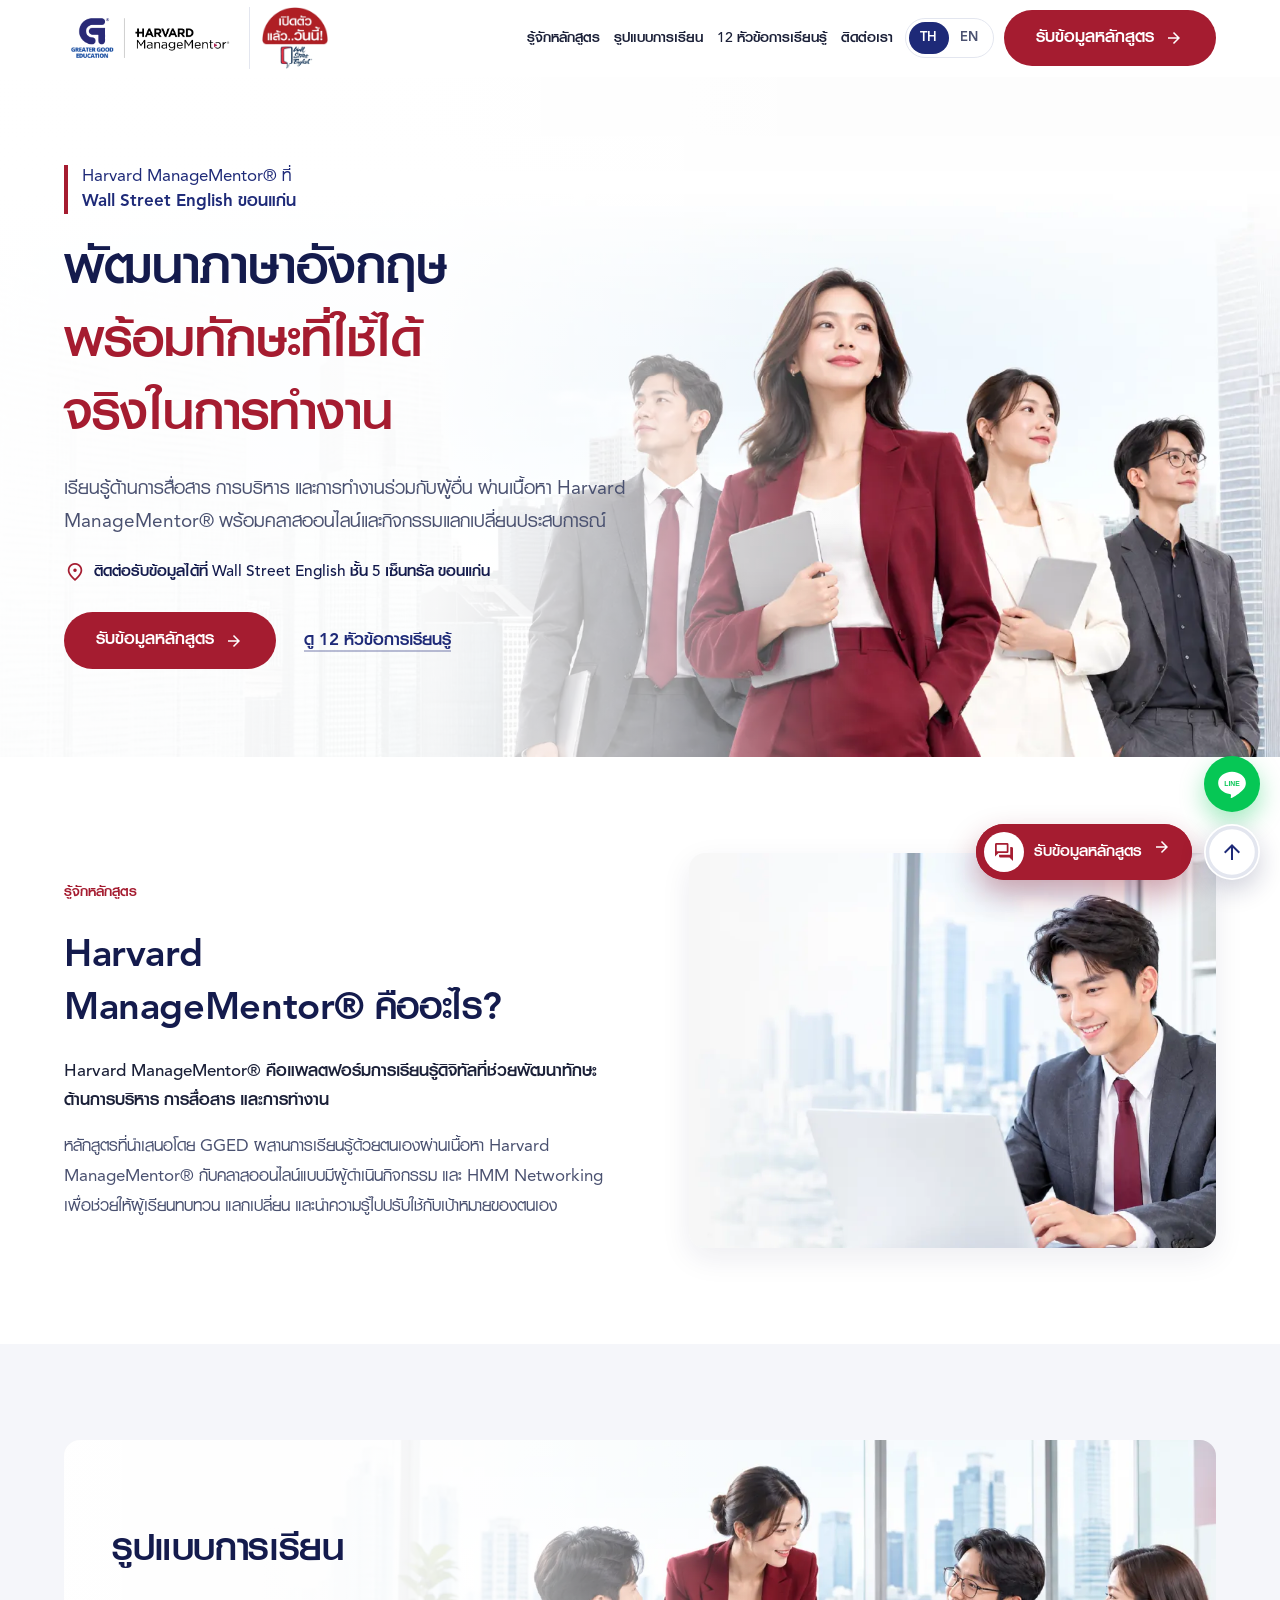
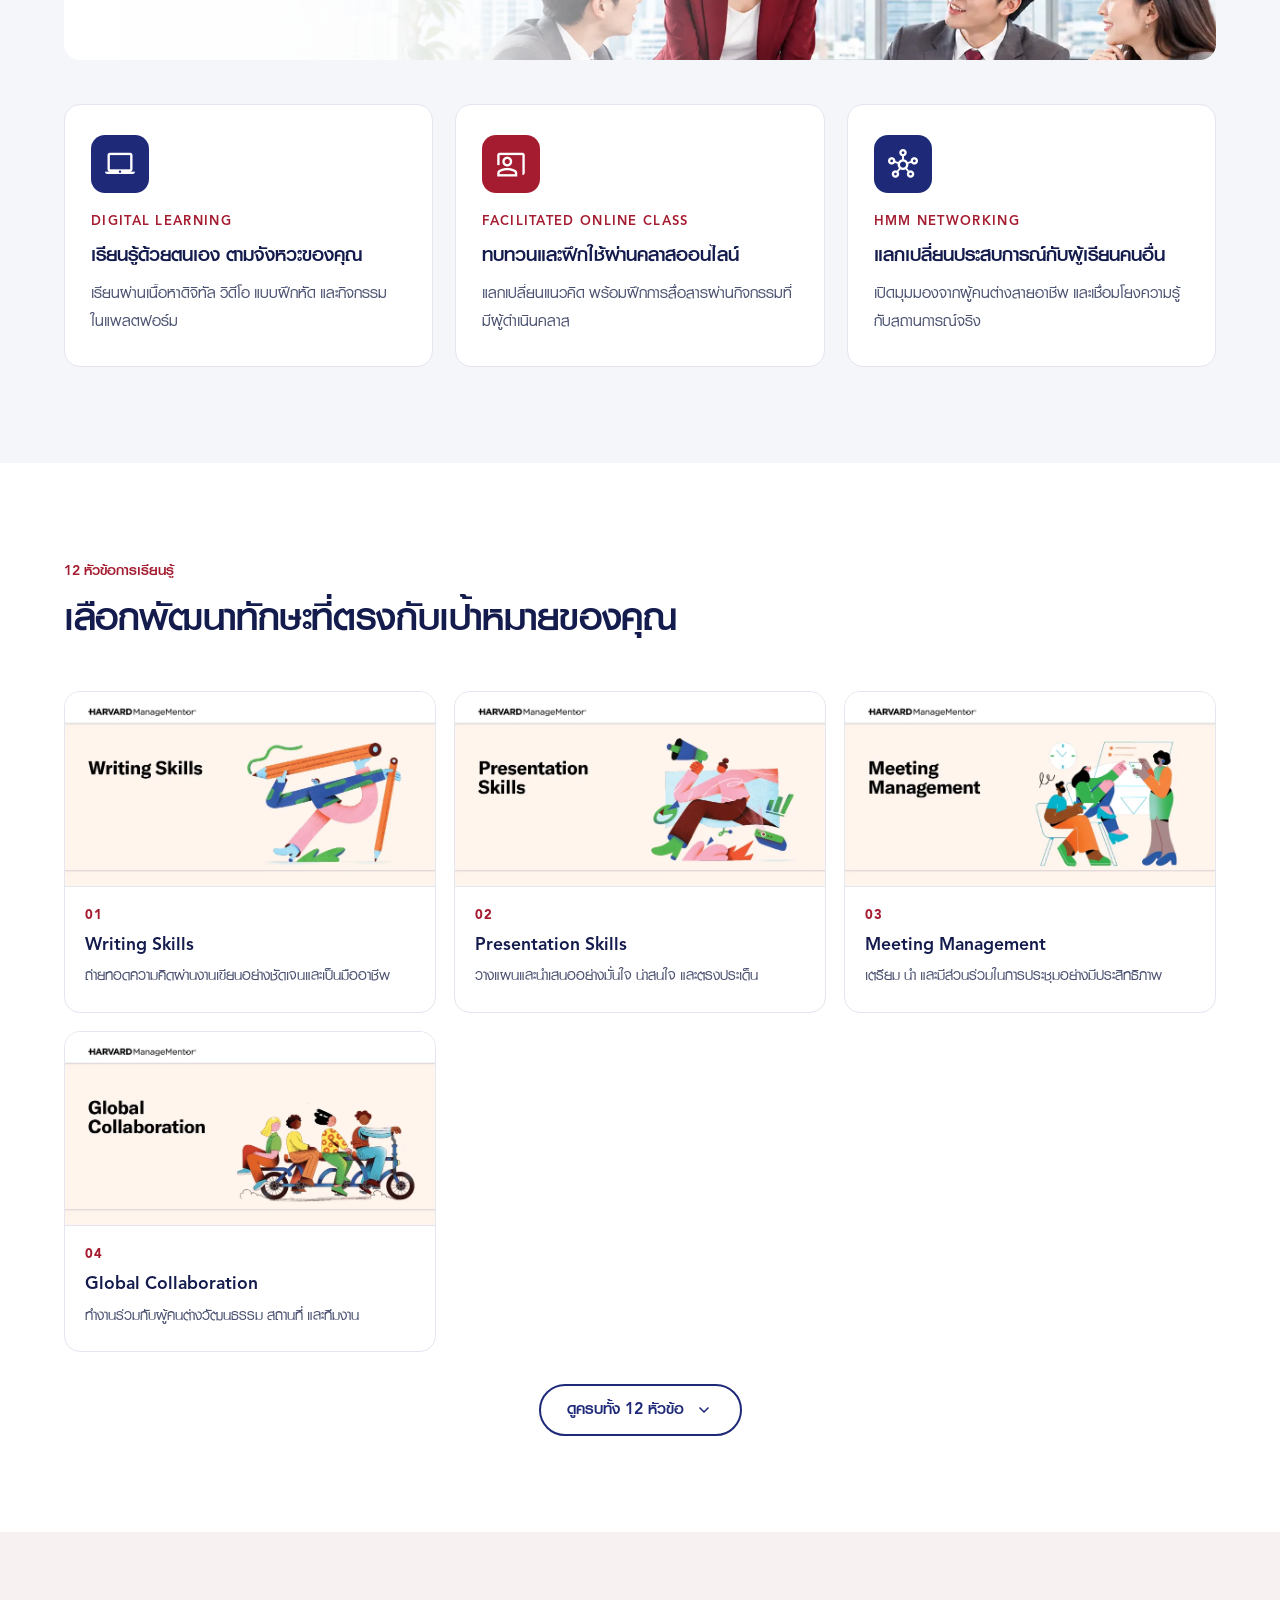
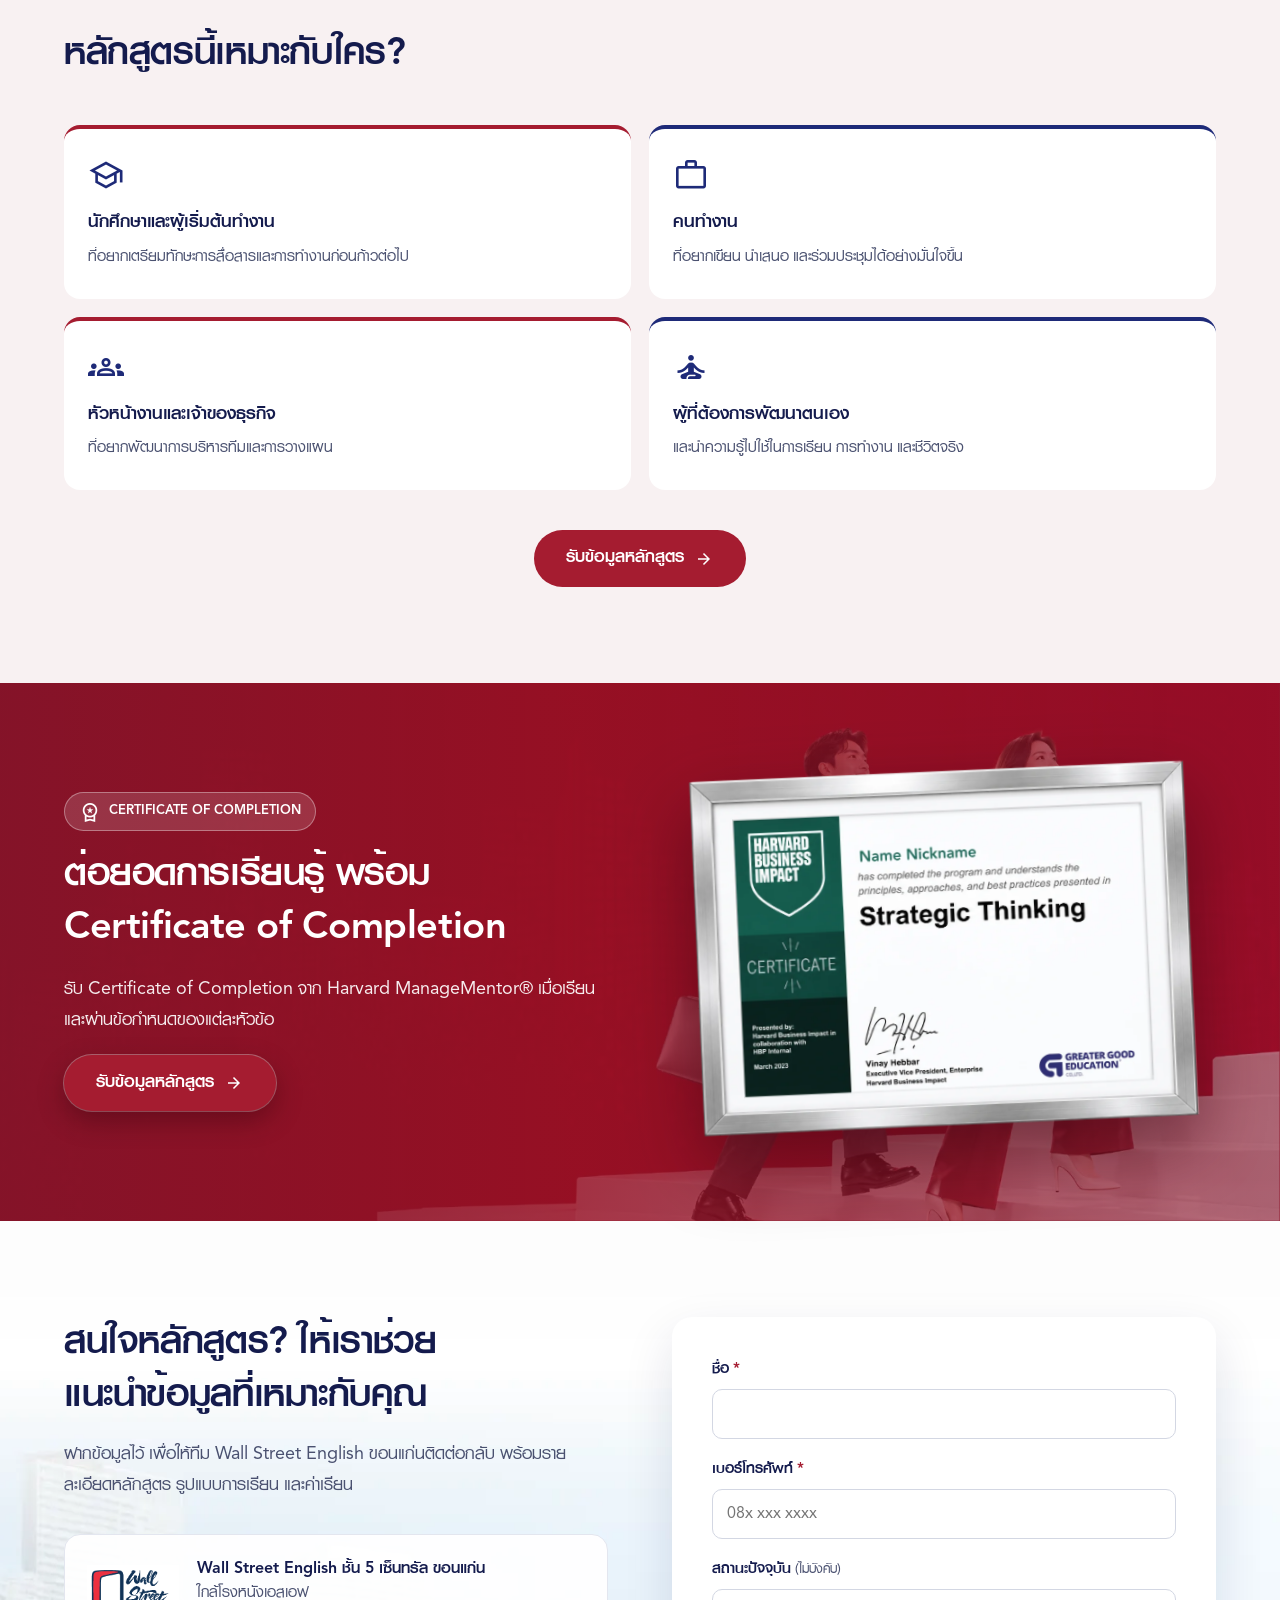
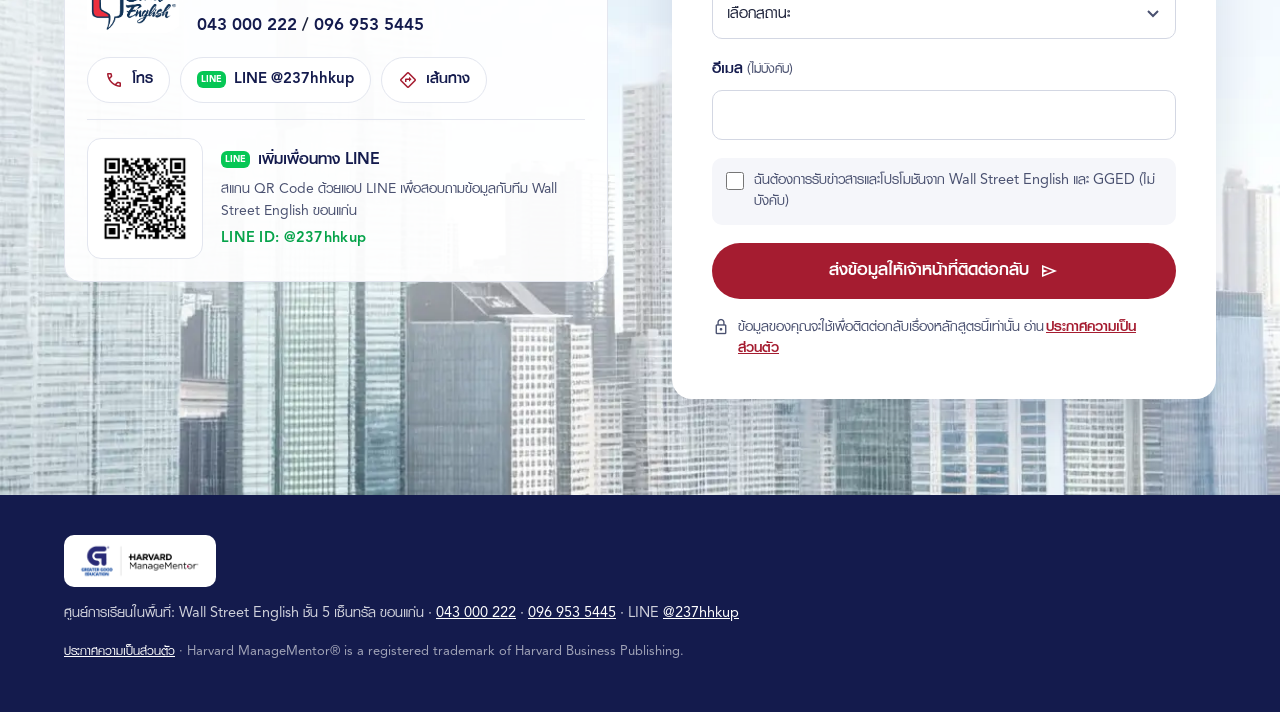
==== index.html @ 1cd2e4bf "first commit" ====
<!DOCTYPE html>
<html lang="th" data-page="home">
<head>
<meta charset="utf-8">
<meta name="viewport" content="width=device-width, initial-scale=1">
<title data-i18n="meta.title">Harvard ManageMentor® ที่ Wall Street English ขอนแก่น | GGED</title>
<meta name="description" data-i18n-attr="content:meta.description" content="พัฒนาภาษาอังกฤษ พร้อมทักษะที่ใช้ได้จริงในการทำงาน ผ่านเนื้อหา Harvard ManageMentor® พร้อมคลาสออนไลน์และกิจกรรมแลกเปลี่ยนประสบการณ์ ที่ Wall Street English ขอนแก่น">
<meta name="robots" content="index, follow, max-image-preview:large, max-snippet:-1">
<meta name="author" content="Greater Good Education (GGED)">
<meta name="theme-color" content="#1e2a78">

<!-- Canonical & language versions (script.js keeps canonical / og:url / og:locale in sync with TH/EN) -->
<link rel="canonical" href="https://greatergood-edu.web.app/">
<link rel="alternate" hreflang="th" href="https://greatergood-edu.web.app/">
<link rel="alternate" hreflang="en" href="https://greatergood-edu.web.app/?lang=en">
<link rel="alternate" hreflang="x-default" href="https://greatergood-edu.web.app/">

<!-- Favicon (GGED mark) -->
<link rel="icon" href="favicon.ico" sizes="any">
<link rel="icon" type="image/png" sizes="32x32" href="assets/img/favicon-32.png">
<link rel="icon" type="image/png" sizes="16x16" href="assets/img/favicon-16.png">
<link rel="apple-touch-icon" sizes="180x180" href="assets/img/apple-touch-icon.png">
<link rel="manifest" href="site.webmanifest">

<!-- Open Graph (Facebook, LINE, LinkedIn) -->
<meta property="og:type" content="website">
<meta property="og:site_name" content="GGED × Harvard ManageMentor®">
<meta property="og:url" content="https://greatergood-edu.web.app/">
<meta property="og:title" data-i18n-attr="content:meta.title" content="Harvard ManageMentor® ที่ Wall Street English ขอนแก่น | GGED">
<meta property="og:description" data-i18n-attr="content:meta.ogDescription" content="พัฒนาภาษาอังกฤษ พร้อมทักษะที่ใช้ได้จริงในการทำงาน — เรียนรู้ด้านการสื่อสาร การบริหาร และการทำงานร่วมกับผู้อื่น ผ่านเนื้อหา Harvard ManageMentor® ติดต่อ Wall Street English ชั้น 5 เซ็นทรัล ขอนแก่น">
<meta property="og:image" content="https://greatergood-edu.web.app/assets/img/og-image.jpg">
<meta property="og:image:secure_url" content="https://greatergood-edu.web.app/assets/img/og-image.jpg">
<meta property="og:image:type" content="image/jpeg">
<meta property="og:image:width" content="1200">
<meta property="og:image:height" content="630">
<meta property="og:image:alt" data-i18n-attr="content:meta.ogImageAlt" content="พัฒนาภาษาอังกฤษ พร้อมทักษะที่ใช้ได้จริงในการทำงาน — Harvard ManageMentor® ที่ Wall Street English ขอนแก่น">
<meta property="og:locale" content="th_TH">
<meta property="og:locale:alternate" content="en_US">

<!-- Twitter / X -->
<meta name="twitter:card" content="summary_large_image">
<meta name="twitter:title" data-i18n-attr="content:meta.title" content="Harvard ManageMentor® ที่ Wall Street English ขอนแก่น | GGED">
<meta name="twitter:description" data-i18n-attr="content:meta.ogDescription" content="พัฒนาภาษาอังกฤษ พร้อมทักษะที่ใช้ได้จริงในการทำงาน — เรียนรู้ด้านการสื่อสาร การบริหาร และการทำงานร่วมกับผู้อื่น ผ่านเนื้อหา Harvard ManageMentor® ติดต่อ Wall Street English ชั้น 5 เซ็นทรัล ขอนแก่น">
<meta name="twitter:image" content="https://greatergood-edu.web.app/assets/img/og-image.jpg">
<meta name="twitter:image:alt" data-i18n-attr="content:meta.ogImageAlt" content="พัฒนาภาษาอังกฤษ พร้อมทักษะที่ใช้ได้จริงในการทำงาน — Harvard ManageMentor® ที่ Wall Street English ขอนแก่น">

<!-- Structured data for search & answer engines (SEO / AEO). Data only, not executable JS —
     kept inline so crawlers that don't run JavaScript can still read it. -->
<script type="application/ld+json">
{
 "@context": "https://schema.org",
 "@graph": [
  {
   "@type": "WebSite",
   "@id": "https://greatergood-edu.web.app/#website",
   "url": "https://greatergood-edu.web.app/",
   "name": "Harvard ManageMentor® ที่ Wall Street English ขอนแก่น",
   "alternateName": "Harvard ManageMentor® at Wall Street English Khon Kaen",
   "inLanguage": [
    "th",
    "en"
   ],
   "publisher": {
    "@id": "https://greatergood-edu.web.app/#gged"
   }
  },
  {
   "@type": "WebPage",
   "@id": "https://greatergood-edu.web.app/#webpage",
   "url": "https://greatergood-edu.web.app/",
   "name": "Harvard ManageMentor® ที่ Wall Street English ขอนแก่น | GGED",
   "description": "พัฒนาภาษาอังกฤษ พร้อมทักษะที่ใช้ได้จริงในการทำงาน ผ่านเนื้อหา Harvard ManageMentor® พร้อมคลาสออนไลน์และกิจกรรมแลกเปลี่ยนประสบการณ์ ที่ Wall Street English ขอนแก่น",
   "inLanguage": "th",
   "isPartOf": {
    "@id": "https://greatergood-edu.web.app/#website"
   },
   "about": {
    "@id": "https://greatergood-edu.web.app/#course"
   },
   "primaryImageOfPage": {
    "@type": "ImageObject",
    "url": "https://greatergood-edu.web.app/assets/img/og-image.jpg",
    "width": 1200,
    "height": 630
   }
  },
  {
   "@type": "EducationalOrganization",
   "@id": "https://greatergood-edu.web.app/#gged",
   "name": "Greater Good Education",
   "alternateName": "GGED",
   "url": "https://greatergood-edu.web.app/",
   "logo": {
    "@type": "ImageObject",
    "url": "https://greatergood-edu.web.app/assets/img/icon-512.png",
    "width": 512,
    "height": 512
   }
  },
  {
   "@type": [
    "EducationalOrganization",
    "LocalBusiness"
   ],
   "@id": "https://greatergood-edu.web.app/#wse-khonkaen",
   "name": "Wall Street English Khon Kaen",
   "alternateName": "Wall Street English ขอนแก่น",
   "image": "https://greatergood-edu.web.app/assets/img/og-image.jpg",
   "address": {
    "@type": "PostalAddress",
    "streetAddress": "ชั้น 5 เซ็นทรัล ขอนแก่น (ใกล้โรงหนังเอสเอฟ)",
    "addressLocality": "Khon Kaen",
    "addressCountry": "TH"
   },
   "telephone": [
    "+66-43-000-222",
    "+66-96-953-5445"
   ],
   "hasMap": "https://www.google.com/maps/search/?api=1&query=Wall+Street+English+Central+Khon+Kaen",
   "sameAs": [
    "https://line.me/R/ti/p/%40237hhkup"
   ]
  },
  {
   "@type": "Course",
   "@id": "https://greatergood-edu.web.app/#course",
   "name": "Harvard ManageMentor® at Wall Street English Khon Kaen",
   "alternateName": "Harvard ManageMentor® ที่ Wall Street English ขอนแก่น",
   "description": "Harvard ManageMentor® is a digital learning platform that develops management, communication and workplace skills. The programme offered by GGED combines self-paced Harvard ManageMentor® content with facilitated online classes and HMM Networking. These experiences help learners review ideas, exchange perspectives and apply their learning to their own goals.",
   "provider": {
    "@id": "https://greatergood-edu.web.app/#gged"
   },
   "url": "https://greatergood-edu.web.app/",
   "image": "https://greatergood-edu.web.app/assets/img/og-image.jpg",
   "educationalCredentialAwarded": "Harvard ManageMentor® Certificate of Completion, received when you meet the requirements for each topic",
   "teaches": [
    "Writing Skills",
    "Presentation Skills",
    "Meeting Management",
    "Global Collaboration",
    "Career Management",
    "Negotiating",
    "Strategy Planning and Execution",
    "Team Management",
    "Project Management",
    "Business Plan Development",
    "Digital Intelligence",
    "Marketing Essentials"
   ],
   "syllabusSections": [
    {
     "@type": "Syllabus",
     "name": "01 Writing Skills",
     "description": "Express ideas clearly and professionally in writing."
    },
    {
     "@type": "Syllabus",
     "name": "02 Presentation Skills",
     "description": "Plan and deliver clear, engaging presentations with confidence."
    },
    {
     "@type": "Syllabus",
     "name": "03 Meeting Management",
     "description": "Prepare for, lead and contribute to effective meetings."
    },
    {
     "@type": "Syllabus",
     "name": "04 Global Collaboration",
     "description": "Collaborate across cultures, locations and teams."
    },
    {
     "@type": "Syllabus",
     "name": "05 Career Management",
     "description": "Set meaningful goals and take ownership of your career development."
    },
    {
     "@type": "Syllabus",
     "name": "06 Negotiating",
     "description": "Prepare for negotiations and work towards shared agreements."
    },
    {
     "@type": "Syllabus",
     "name": "07 Strategy Planning and Execution",
     "description": "Turn strategic priorities into actionable plans."
    },
    {
     "@type": "Syllabus",
     "name": "08 Team Management",
     "description": "Build collaboration and support team performance."
    },
    {
     "@type": "Syllabus",
     "name": "09 Project Management",
     "description": "Plan, organise and deliver projects more effectively."
    },
    {
     "@type": "Syllabus",
     "name": "10 Business Plan Development",
     "description": "Develop business ideas into structured, practical plans."
    },
    {
     "@type": "Syllabus",
     "name": "11 Digital Intelligence",
     "description": "Use digital tools and data more effectively at work."
    },
    {
     "@type": "Syllabus",
     "name": "12 Marketing Essentials",
     "description": "Understand customers, communicate value and support business growth."
    }
   ],
   "audience": [
    {
     "@type": "EducationalAudience",
     "audienceType": "University students and early-career professionals preparing for their next step"
    },
    {
     "@type": "EducationalAudience",
     "audienceType": "Working professionals looking to improve their writing, presentations and participation in meetings"
    },
    {
     "@type": "EducationalAudience",
     "audienceType": "Team leaders and business owners developing their management and planning skills"
    },
    {
     "@type": "EducationalAudience",
     "audienceType": "Individuals pursuing personal development for study, work and everyday life"
    }
   ]
  },
  {
   "@type": "FAQPage",
   "@id": "https://greatergood-edu.web.app/#faq",
   "inLanguage": "th",
   "isPartOf": {
    "@id": "https://greatergood-edu.web.app/#webpage"
   },
   "mainEntity": [
    {
     "@type": "Question",
     "name": "Harvard ManageMentor® คืออะไร?",
     "acceptedAnswer": {
      "@type": "Answer",
      "text": "Harvard ManageMentor® คือแพลตฟอร์มการเรียนรู้ดิจิทัลที่ช่วยพัฒนาทักษะด้านการบริหาร การสื่อสาร และการทำงาน หลักสูตรที่นำเสนอโดย GGED ผสานการเรียนรู้ด้วยตนเองผ่านเนื้อหา Harvard ManageMentor® กับคลาสออนไลน์แบบมีผู้ดำเนินกิจกรรม และ HMM Networking เพื่อช่วยให้ผู้เรียนทบทวน แลกเปลี่ยน และนำความรู้ไปปรับใช้กับเป้าหมายของตนเอง"
     }
    },
    {
     "@type": "Question",
     "name": "รูปแบบการเรียนเป็นอย่างไร?",
     "acceptedAnswer": {
      "@type": "Answer",
      "text": "Digital Learning: เรียนรู้ด้วยตนเอง ตามจังหวะของคุณ เรียนผ่านเนื้อหาดิจิทัล วิดีโอ แบบฝึกหัด และกิจกรรมในแพลตฟอร์ม · Facilitated Online Class: ทบทวนและฝึกใช้ผ่านคลาสออนไลน์ แลกเปลี่ยนแนวคิด พร้อมฝึกการสื่อสารผ่านกิจกรรมที่มีผู้ดำเนินคลาส · HMM Networking: แลกเปลี่ยนประสบการณ์กับผู้เรียนคนอื่น เปิดมุมมองจากผู้คนต่างสายอาชีพ และเชื่อมโยงความรู้กับสถานการณ์จริง"
     }
    },
    {
     "@type": "Question",
     "name": "มีหัวข้อการเรียนรู้อะไรบ้าง?",
     "acceptedAnswer": {
      "@type": "Answer",
      "text": "12 หัวข้อ ได้แก่ 01 Writing Skills, 02 Presentation Skills, 03 Meeting Management, 04 Global Collaboration, 05 Career Management, 06 Negotiating, 07 Strategy Planning and Execution, 08 Team Management, 09 Project Management, 10 Business Plan Development, 11 Digital Intelligence, 12 Marketing Essentials"
     }
    },
    {
     "@type": "Question",
     "name": "หลักสูตรนี้เหมาะกับใคร?",
     "acceptedAnswer": {
      "@type": "Answer",
      "text": "นักศึกษาและผู้เริ่มต้นทำงาน ที่อยากเตรียมทักษะการสื่อสารและการทำงานก่อนก้าวต่อไป · คนทำงาน ที่อยากเขียน นำเสนอ และร่วมประชุมได้อย่างมั่นใจขึ้น · หัวหน้างานและเจ้าของธุรกิจ ที่อยากพัฒนาการบริหารทีมและการวางแผน · ผู้ที่ต้องการพัฒนาตนเอง และนำความรู้ไปใช้ในการเรียน การทำงาน และชีวิตจริง"
     }
    },
    {
     "@type": "Question",
     "name": "จะได้รับ Certificate of Completion หรือไม่?",
     "acceptedAnswer": {
      "@type": "Answer",
      "text": "รับ Certificate of Completion จาก Harvard ManageMentor® เมื่อเรียนและผ่านข้อกำหนดของแต่ละหัวข้อ"
     }
    },
    {
     "@type": "Question",
     "name": "ติดต่อรับข้อมูลหลักสูตรได้ที่ไหน?",
     "acceptedAnswer": {
      "@type": "Answer",
      "text": "Wall Street English ชั้น 5 เซ็นทรัล ขอนแก่น ใกล้โรงหนังเอสเอฟ โทร 043 000 222 / 096 953 5445 หรือ LINE @237hhkup"
     }
    }
   ]
  }
 ]
}
</script>

<link rel="preconnect" href="https://fonts.googleapis.com">
<link rel="preconnect" href="https://fonts.gstatic.com" crossorigin>
<link rel="preload" as="image" href="assets/img/hero-team-city.webp">
<link rel="stylesheet" href="https://fonts.googleapis.com/css2?family=Material+Symbols+Outlined:opsz,wght,FILL,GRAD@24,400,0,0&display=block">
<link rel="stylesheet" href="assets/css/style.css">
<script src="assets/js/env.js"></script>
<script src="assets/js/script.js"></script>
</head>
<body>
<a class="skip-link" href="#main" data-i18n="a11y.skip">ข้ามไปยังเนื้อหา</a>

<!-- 1. Header & navigation -->
<header class="site-header" id="top">
  <div class="container header-inner">
    <a class="brand" href="#top" aria-label="GGED × Harvard ManageMentor®">
      <img class="brand-main" src="assets/img/gged-hmm-logo.png" alt="Greater Good Education | Harvard ManageMentor®" width="1078" height="336">
    </a>
    <div class="local-centre">
      <img class="local-badge" src="assets/img/wse-launch-badge.webp" width="319" height="300" data-i18n-attr="alt:header.wseBadgeAlt" alt="Wall Street English เปิดตัวแล้ววันนี้!">
    </div>

    <nav class="main-nav" id="main-nav" aria-label="Main">
      <a href="#about" data-i18n="nav.about">รู้จักหลักสูตร</a>
      <a href="#learn" data-i18n="nav.learn">รูปแบบการเรียน</a>
      <a href="#topics" data-i18n="nav.topics">12 หัวข้อการเรียนรู้</a>
      <a href="#contact" data-i18n="nav.contact">ติดต่อเรา</a>
      <a href="#enquire" class="btn btn-primary btn-lg nav-cta" data-cta="nav_menu"><span data-i18n="cta.request">รับข้อมูลหลักสูตร</span><span class="ms" aria-hidden="true">arrow_forward</span></a>
    </nav>

    <div class="header-actions">
      <div class="lang-switch" role="group" aria-label="Language">
        <button type="button" data-lang="th" aria-pressed="true">TH</button>
        <button type="button" data-lang="en" aria-pressed="false">EN</button>
      </div>
      <a href="#enquire" class="btn btn-primary btn-lg header-cta" data-cta="header"><span data-i18n="cta.request">รับข้อมูลหลักสูตร</span><span class="ms" aria-hidden="true">arrow_forward</span></a>
      <button type="button" class="menu-toggle" aria-controls="main-nav" aria-expanded="false" data-i18n-attr="aria-label:a11y.menu" aria-label="เมนู">
        <span class="burger" aria-hidden="true"><span></span><span></span><span></span></span>
      </button>
    </div>
  </div>
</header>
<div class="nav-backdrop" id="nav-backdrop" aria-hidden="true"></div>

<main id="main">

<!-- 2. Top banner -->
<section class="hero">
  <div class="hero-bg" aria-hidden="true" data-reveal="hero-bg"></div>
  <div class="container hero-inner">
    <div class="hero-copy">
      <p class="eyebrow" data-reveal="up" data-i18n-html="hero.eyebrow">Harvard ManageMentor® ที่<br><strong>Wall Street English ขอนแก่น</strong></p>
      <h1 data-reveal="up" data-i18n-html="hero.title">พัฒนาภาษาอังกฤษ <span class="accent">พร้อมทักษะที่ใช้ได้จริงในการทำงาน</span></h1>
      <p class="lead" data-reveal="up" data-i18n="hero.text">เรียนรู้ด้านการสื่อสาร การบริหาร และการทำงานร่วมกับผู้อื่น ผ่านเนื้อหา Harvard ManageMentor® พร้อมคลาสออนไลน์และกิจกรรมแลกเปลี่ยนประสบการณ์</p>
      <p class="hero-location" data-reveal="up"><span class="ms" aria-hidden="true">location_on</span><span data-i18n="hero.location">ติดต่อรับข้อมูลได้ที่ Wall Street English ชั้น 5 เซ็นทรัล ขอนแก่น</span></p>
      <div class="hero-actions" data-reveal="up">
        <a href="#enquire" class="btn btn-primary btn-lg" data-cta="hero"><span data-i18n="cta.request">รับข้อมูลหลักสูตร</span><span class="ms" aria-hidden="true">arrow_forward</span></a>
        <a href="#topics" class="text-link" data-i18n="hero.secondary">ดู 12 หัวข้อการเรียนรู้</a>
      </div>
    </div>
  </div>
</section>

<!-- 3. What is this course? -->
<section class="section about" id="about">
  <div class="container about-grid">
    <div class="about-copy">
      <p class="kicker" data-reveal="up" data-i18n="nav.about">รู้จักหลักสูตร</p>
      <h2 data-reveal="up" data-i18n="about.title">Harvard ManageMentor® คืออะไร?</h2>
      <p data-reveal="up" data-i18n="about.p1">Harvard ManageMentor® คือแพลตฟอร์มการเรียนรู้ดิจิทัลที่ช่วยพัฒนาทักษะด้านการบริหาร การสื่อสาร และการทำงาน</p>
      <p data-reveal="up" data-i18n="about.p2">หลักสูตรที่นำเสนอโดย GGED ผสานการเรียนรู้ด้วยตนเองผ่านเนื้อหา Harvard ManageMentor® กับคลาสออนไลน์แบบมีผู้ดำเนินกิจกรรม และ HMM Networking เพื่อช่วยให้ผู้เรียนทบทวน แลกเปลี่ยน และนำความรู้ไปปรับใช้กับเป้าหมายของตนเอง</p>
    </div>
    <figure class="about-media" data-reveal="clip">
      <img src="assets/img/scene-06.webp" alt="" loading="lazy" width="1800" height="644">
    </figure>
  </div>
</section>

<!-- 4. How you learn -->
<section class="section learn" id="learn">
  <div class="container">
    <div class="section-head" data-reveal="clip">
      <h2 data-i18n="nav.learn">รูปแบบการเรียน</h2>
    </div>
    <div class="learn-grid">
      <article class="learn-card" data-reveal="up">
        <div class="learn-icon"><span class="ms" aria-hidden="true">laptop_mac</span></div>
        <p class="learn-label">Digital Learning</p>
        <h3 data-i18n="learn.c1.title">เรียนรู้ด้วยตนเอง ตามจังหวะของคุณ</h3>
        <p data-i18n="learn.c1.text">เรียนผ่านเนื้อหาดิจิทัล วิดีโอ แบบฝึกหัด และกิจกรรมในแพลตฟอร์ม</p>
      </article>
      <article class="learn-card" data-reveal="up">
        <div class="learn-icon"><span class="ms" aria-hidden="true">co_present</span></div>
        <p class="learn-label">Facilitated Online Class</p>
        <h3 data-i18n="learn.c2.title">ทบทวนและฝึกใช้ผ่านคลาสออนไลน์</h3>
        <p data-i18n="learn.c2.text">แลกเปลี่ยนแนวคิด พร้อมฝึกการสื่อสารผ่านกิจกรรมที่มีผู้ดำเนินคลาส</p>
      </article>
      <article class="learn-card" data-reveal="up">
        <div class="learn-icon"><span class="ms" aria-hidden="true">hub</span></div>
        <p class="learn-label">HMM Networking</p>
        <h3 data-i18n="learn.c3.title">แลกเปลี่ยนประสบการณ์กับผู้เรียนคนอื่น</h3>
        <p data-i18n="learn.c3.text">เปิดมุมมองจากผู้คนต่างสายอาชีพ และเชื่อมโยงความรู้กับสถานการณ์จริง</p>
      </article>
    </div>
  </div>
</section>

<!-- 5. The 12 learning topics -->
<section class="section topics" id="topics">
  <div class="container">
    <div class="section-head">
      <p class="kicker" data-reveal="up" data-i18n="nav.topics">12 หัวข้อการเรียนรู้</p>
      <h2 data-reveal="up" data-i18n="topics.title">เลือกพัฒนาทักษะที่ตรงกับเป้าหมายของคุณ</h2>
    </div>
    <ol class="topic-grid" id="topic-grid">
      <!-- rendered by main.js from i18n.js (topics) -->
    </ol>
    <div class="topics-more" data-reveal="up">
      <button type="button" class="btn btn-outline" id="topics-toggle" aria-controls="topic-grid" aria-expanded="false">
        <span data-i18n="topics.more">ดูครบทั้ง 12 หัวข้อ</span><span class="ms" aria-hidden="true">expand_more</span>
      </button>
    </div>
  </div>
</section>

<!-- 6. Who is it for? -->
<section class="section who" id="who">
  <div class="container">
    <div class="section-head">
      <h2 data-reveal="up" data-i18n="who.title">หลักสูตรนี้เหมาะกับใคร?</h2>
    </div>
    <div class="who-grid">
      <article class="who-card" data-reveal="zoom"><span class="ms" aria-hidden="true">school</span><p data-i18n-html="who.1"><strong>นักศึกษาและผู้เริ่มต้นทำงาน</strong> ที่อยากเตรียมทักษะการสื่อสารและการทำงานก่อนก้าวต่อไป</p></article>
      <article class="who-card" data-reveal="zoom"><span class="ms" aria-hidden="true">work</span><p data-i18n-html="who.2"><strong>คนทำงาน</strong> ที่อยากเขียน นำเสนอ และร่วมประชุมได้อย่างมั่นใจขึ้น</p></article>
      <article class="who-card" data-reveal="zoom"><span class="ms" aria-hidden="true">groups</span><p data-i18n-html="who.3"><strong>หัวหน้างานและเจ้าของธุรกิจ</strong> ที่อยากพัฒนาการบริหารทีมและการวางแผน</p></article>
      <article class="who-card" data-reveal="zoom"><span class="ms" aria-hidden="true">self_improvement</span><p data-i18n-html="who.4"><strong>ผู้ที่ต้องการพัฒนาตนเอง</strong> และนำความรู้ไปใช้ในการเรียน การทำงาน และชีวิตจริง</p></article>
    </div>
    <div class="center-cta" data-reveal="up">
      <a href="#enquire" class="btn btn-primary btn-lg" data-cta="who"><span data-i18n="cta.request">รับข้อมูลหลักสูตร</span><span class="ms" aria-hidden="true">arrow_forward</span></a>
    </div>
  </div>
</section>

<!-- 7. Certificate of Completion -->
<section class="cert">
  <div class="container cert-inner">
    <div class="cert-copy">
      <span class="cert-badge" data-reveal="left"><span class="ms" aria-hidden="true">workspace_premium</span> Certificate of Completion</span>
      <h2 data-reveal="left" data-i18n-html="cert.title">ต่อยอดการเรียนรู้ พร้อม Certificate of Completion</h2>
      <p data-reveal="left" data-i18n="cert.text">รับ Certificate of Completion จาก Harvard ManageMentor® เมื่อเรียนและผ่านข้อกำหนดของแต่ละหัวข้อ</p>
      <a href="#enquire" class="btn btn-primary btn-lg" data-cta="certificate" data-reveal="left"><span data-i18n="cta.request">รับข้อมูลหลักสูตร</span><span class="ms" aria-hidden="true">arrow_forward</span></a>
    </div>
    <figure class="cert-visual" data-reveal="cert" data-reveal-delay="150">
      <div class="cert-tilt">
        <div class="cert-float">
          <img src="assets/img/certificate.webp" width="1200" height="875" loading="lazy" decoding="async"
               data-i18n-attr="alt:cert.alt" alt="ตัวอย่าง Certificate of Completion">
        </div>
      </div>
    </figure>
  </div>
</section>

<!-- 8. Lead form & local contact -->
<section class="section enquire" id="enquire">
  <div class="container enquire-grid">
    <div class="enquire-intro">
      <h2 data-reveal="up" data-i18n="form.title">สนใจหลักสูตร? ให้เราช่วยแนะนำข้อมูลที่เหมาะกับคุณ</h2>
      <p data-reveal="up" data-i18n="form.text">ฝากข้อมูลไว้ เพื่อให้ทีม Wall Street English ขอนแก่นติดต่อกลับ พร้อมรายละเอียดหลักสูตร รูปแบบการเรียน และค่าเรียน</p>

      <div class="contact-card" id="contact" data-reveal="up">
        <img src="assets/img/wse-logo.webp" alt="Wall Street English" width="265" height="195" loading="lazy">
        <div>
          <p class="contact-place"><strong data-i18n="contact.place">Wall Street English ชั้น 5 เซ็นทรัล ขอนแก่น</strong><br><span data-i18n="contact.near">ใกล้โรงหนังเอสเอฟ</span></p>
          <p class="contact-phones"><a href="tel:043000222">043 000 222</a> / <a href="tel:0969535445">096 953 5445</a></p>
        </div>
        <div class="contact-actions">
          <a class="chip" href="tel:043000222"><span class="ms" aria-hidden="true">call</span><span data-i18n="contact.call">โทร</span></a>
          <a class="chip chip-line" id="line-link" data-line-cta="contact_chip" href="#" target="_blank" rel="noopener" hidden><span class="line-mark" aria-hidden="true">LINE</span><span id="line-label">LINE</span></a>
          <a class="chip" id="maps-link" href="#" target="_blank" rel="noopener"><span class="ms" aria-hidden="true">directions</span><span data-i18n="contact.directions">เส้นทาง</span></a>
        </div>
        <div class="contact-qr" id="line-qr" hidden>
          <a class="qr-link" data-line-cta="contact_qr" href="#" target="_blank" rel="noopener">
            <img src="assets/img/line-qr.png" width="456" height="480" loading="lazy" data-i18n-attr="alt:contact.qrAlt" alt="QR Code เพิ่มเพื่อน LINE Wall Street English ขอนแก่น">
          </a>
          <div class="qr-text">
            <p class="qr-title"><span class="line-mark" aria-hidden="true">LINE</span><span data-i18n="contact.qrTitle">เพิ่มเพื่อนทาง LINE</span></p>
            <p data-i18n="contact.qrText">สแกน QR Code ด้วยแอป LINE เพื่อสอบถามข้อมูลกับทีม Wall Street English ขอนแก่น</p>
            <p class="qr-id" id="qr-id"></p>
          </div>
        </div>
      </div>
    </div>

    <div class="form-wrap" data-reveal="rise" data-reveal-delay="120">
      <form class="lead-form" id="lead-form" novalidate>
        <div class="form-row">
          <label for="f-name"><span data-i18n="form.name">ชื่อ</span> <span class="req" aria-hidden="true">*</span></label>
          <input id="f-name" name="name" type="text" autocomplete="name" required maxlength="120">
          <p class="field-error" data-for="f-name" data-i18n="form.err.name" hidden>กรุณากรอกชื่อ</p>
        </div>
        <div class="form-row">
          <label for="f-phone"><span data-i18n="form.phone">เบอร์โทรศัพท์</span> <span class="req" aria-hidden="true">*</span></label>
          <input id="f-phone" name="phone" type="tel" inputmode="tel" autocomplete="tel" required maxlength="20" placeholder="08x xxx xxxx">
          <p class="field-error" data-for="f-phone" data-i18n="form.err.phone" hidden>กรุณากรอกเบอร์โทรศัพท์ที่ถูกต้อง</p>
        </div>
        <div class="form-row">
          <label for="f-status"><span data-i18n="form.status">สถานะปัจจุบัน</span> <span class="opt" data-i18n="form.optional">(ไม่บังคับ)</span></label>
          <select id="f-status" name="status">
            <option value="" data-i18n="form.status.choose">เลือกสถานะ</option>
            <option value="student" data-i18n="form.status.student">นักศึกษา</option>
            <option value="working_professional" data-i18n="form.status.working">คนทำงาน</option>
            <option value="business_owner" data-i18n="form.status.owner">เจ้าของธุรกิจ</option>
            <option value="other" data-i18n="form.status.other">อื่น ๆ</option>
          </select>
        </div>
        <div class="form-row">
          <label for="f-email"><span data-i18n="form.email">อีเมล</span> <span class="opt" data-i18n="form.optional">(ไม่บังคับ)</span></label>
          <input id="f-email" name="email" type="email" autocomplete="email" maxlength="160">
          <p class="field-error" data-for="f-email" data-i18n="form.err.email" hidden>รูปแบบอีเมลไม่ถูกต้อง</p>
        </div>

        <!-- Optional marketing consent — separate from the enquiry, unticked by default -->
        <label class="check">
          <input type="checkbox" name="marketing_opt_in" value="yes">
          <span data-i18n="form.marketing">ฉันต้องการรับข่าวสารและโปรโมชันจาก Wall Street English และ GGED (ไม่บังคับ)</span>
        </label>

        <!-- honeypot (spam trap) -->
        <div class="hp" aria-hidden="true"><label>Website<input type="text" name="website" tabindex="-1" autocomplete="off"></label></div>

        <!-- lead-source tracking -->
        <input type="hidden" name="lead_source" value="direct">
        <input type="hidden" name="utm_source"><input type="hidden" name="utm_medium"><input type="hidden" name="utm_campaign"><input type="hidden" name="utm_content"><input type="hidden" name="utm_term">
        <input type="hidden" name="referrer"><input type="hidden" name="landing_page"><input type="hidden" name="lang" value="th">

        <button type="submit" class="btn btn-primary btn-lg btn-block"><span data-i18n="form.submit">ส่งข้อมูลให้เจ้าหน้าที่ติดต่อกลับ</span><span class="ms" aria-hidden="true">send</span></button>
        <p class="privacy-note"><span class="ms" aria-hidden="true">lock</span><span data-i18n-html="form.privacy">ข้อมูลของคุณจะใช้เพื่อติดต่อกลับเรื่องหลักสูตรนี้เท่านั้น อ่าน<a href="privacy" target="_blank">ประกาศความเป็นส่วนตัว</a></span></p>
        <p class="form-status" id="form-status" role="alert" hidden></p>
      </form>

      <div class="form-success" id="form-success" tabindex="-1" hidden>
        <span class="ms" aria-hidden="true">check_circle</span>
        <p data-i18n="form.success">ได้รับข้อมูลของคุณแล้ว ทีม Wall Street English ขอนแก่นจะติดต่อกลับเพื่อให้รายละเอียดหลักสูตร</p>
      </div>
    </div>
  </div>
</section>

</main>

<footer class="site-footer">
  <div class="container footer-inner">
    <img src="assets/img/gged-hmm-logo.png" alt="Greater Good Education | Harvard ManageMentor®" class="footer-logo" data-reveal="up" width="1078" height="336" loading="lazy">
    <p class="footer-local" data-reveal="up"><span data-i18n="footer.local">ศูนย์การเรียนในพื้นที่:</span> Wall Street English <span data-i18n="footer.where">ชั้น 5 เซ็นทรัล ขอนแก่น</span> · <a href="tel:043000222">043 000 222</a> · <a href="tel:0969535445">096 953 5445</a><span id="footer-line" hidden> · LINE <a data-line-cta="footer" href="#" target="_blank" rel="noopener"></a></span></p>
    <p class="footer-legal" data-reveal="up"><a href="privacy" data-i18n="footer.privacy">ประกาศความเป็นส่วนตัว</a> · <span>Harvard ManageMentor® is a registered trademark of Harvard Business Publishing.</span></p>
  </div>
</footer>

<!-- Floating dock: CTA + back to top (shown after the hero) -->
<div class="fab-dock" id="fab-dock">
  <a href="#enquire" class="fab-cta" data-cta="floating_cta">
    <span class="fab-shine" aria-hidden="true"></span>
    <span class="fab-cta-icon" aria-hidden="true"><span class="ms">forum</span></span>
    <span class="fab-cta-label" data-i18n="cta.request">รับข้อมูลหลักสูตร</span>
    <span class="fab-cta-arrow" aria-hidden="true"><span class="ms">arrow_forward</span></span>
  </a>
  <div class="fab-stack">
    <a class="fab-line" id="fab-line" href="#" target="_blank" rel="noopener" hidden data-line-cta="floating" data-i18n-attr="aria-label:a11y.line;data-tip:a11y.line" aria-label="แชทกับเราทาง LINE" data-tip="แชทกับเราทาง LINE">
      <svg class="fab-line-icon" viewBox="0 0 48 48" aria-hidden="true">
        <path d="M24 8.5c-9.7 0-17.5 6.3-17.5 14.1 0 7 6.2 12.8 14.6 13.9.6.1 1.3.4 1.5.9.2.5.1 1.1.1 1.6l-.2 1.5c-.1.5-.4 1.8 1.5 1 1.9-.8 10.2-6 13.9-10.3 2.6-2.8 3.6-5.6 3.6-8.6C41.5 14.8 33.7 8.5 24 8.5z" fill="#fff"/>
        <text x="24" y="26.6" text-anchor="middle" font-family="Arial, Helvetica, sans-serif" font-size="8.6" font-weight="900" fill="#06C755">LINE</text>
      </svg>
    </a>
    <button type="button" class="fab-top" id="fab-top" data-i18n-attr="aria-label:a11y.top;data-tip:a11y.top" aria-label="กลับขึ้นด้านบน" data-tip="กลับขึ้นด้านบน">
      <svg class="fab-ring" viewBox="0 0 48 48" aria-hidden="true"><circle class="fab-ring-track" cx="24" cy="24" r="21"/><circle class="fab-ring-bar" cx="24" cy="24" r="21"/></svg>
      <span class="ms fab-top-arrow" aria-hidden="true">arrow_upward</span>
    </button>
  </div>
</div>

</body>
</html>
---- assets/css/style.css ----
/* ===== Fonts (local) ===== */
@font-face { font-family: 'Avenir LT'; src: url('../fonts/AvenirLTProRoman.otf') format('opentype'); font-weight: 400; font-display: swap; }
@font-face { font-family: 'Avenir LT'; src: url('../fonts/AvenirLTProMedium.otf') format('opentype'); font-weight: 500 600; font-display: swap; }
@font-face { font-family: 'Avenir LT'; src: url('../fonts/AvenirLTProHeavy.otf') format('opentype'); font-weight: 700 800; font-display: swap; }
@font-face { font-family: 'Avenir LT'; src: url('../fonts/AvenirLTProBlack.otf') format('opentype'); font-weight: 900; font-display: swap; }
/* Thai = PSL KandaModern (PSL160pro = regular, PSL162pro = bold, despite their internal names). unicode-range limits it to Thai glyphs, so Latin text always renders in Avenir.
   size-adjust compensates for PSL's small x-height so Thai sits at the same visual size as Avenir. */
@font-face { font-family: 'PSL KandaModern'; src: url('../fonts/PSL160pro.ttf') format('truetype'); font-weight: 400 599; unicode-range: U+0E00-0E7F; size-adjust: 140%; font-display: swap; }
@font-face { font-family: 'PSL KandaModern'; src: url('../fonts/PSL162pro.ttf') format('truetype'); font-weight: 600 900; unicode-range: U+0E00-0E7F; size-adjust: 140%; font-display: swap; }

/* ===== Tokens ===== */
:root {
  --navy: #1e2a78;        /* GGED blue */
  --navy-900: #141b4d;
  --crimson: #a51c30;     /* Harvard crimson */
  --crimson-700: #85142a;
  --wse-red: #c8102e;
  --ink: #1b2038;
  --ink-2: #4a5170;
  --line: #e3e6ef;
  --bg-soft: #f5f6fa;
  --bg-tint: #f8f1f2;
  --white: #fff;
  --radius: 16px;
  --radius-sm: 10px;
  --shadow: 0 10px 30px rgba(20, 27, 77, .08);
  --container: 1200px;
  --header-h: 76px;
  --font: 'Avenir LT', 'PSL KandaModern', system-ui, -apple-system, 'Segoe UI', sans-serif;
}

/* ===== Base ===== */
*, *::before, *::after { box-sizing: border-box; }
[hidden] { display: none !important; }
html { scroll-behavior: smooth; scroll-padding-top: calc(var(--header-h) + 12px); -webkit-text-size-adjust: 100%; }
body { margin: 0; font-family: var(--font); font-size: 17px; line-height: 1.65; color: var(--ink); background: var(--white); -webkit-font-smoothing: antialiased; }
html[lang="th"] body { line-height: 1.75; }
/* Thai script should not be letter-spaced */
html[lang="th"] .kicker, html[lang="th"] .local-label, html[lang="th"] .cert-badge { letter-spacing: 0; }
img { max-width: 100%; height: auto; display: block; }
a { color: var(--crimson); }
h1, h2, h3 { margin: 0; line-height: 1.25; color: var(--navy-900); text-wrap: balance; }
html[lang="th"] h1, html[lang="th"] h2, html[lang="th"] h3 { line-height: 1.4; }
h2 { font-size: clamp(26px, 3.2vw, 38px); font-weight: 800; letter-spacing: -.01em; }
h3 { font-size: 19px; font-weight: 700; }
p { margin: 0; text-wrap: pretty; }
.container { width: 100%; max-width: var(--container); margin: 0 auto; padding: 0 24px; }
.section { padding: clamp(56px, 8vw, 96px) 0; }
.section-head { margin-bottom: clamp(28px, 4vw, 44px); }
.kicker { font-size: 14px; font-weight: 800; letter-spacing: .12em; text-transform: uppercase; color: var(--crimson); margin-bottom: 10px; }
.center-cta { margin-top: 40px; display: flex; justify-content: center; }

.ms { font-family: 'Material Symbols Outlined'; font-weight: normal; font-style: normal; line-height: 1; letter-spacing: normal; text-transform: none; white-space: nowrap; display: inline-block; direction: ltr; -webkit-font-feature-settings: 'liga'; font-feature-settings: 'liga'; font-size: 22px; }

.skip-link { position: absolute; left: 12px; top: -60px; z-index: 100; background: var(--navy); color: #fff; padding: 10px 16px; border-radius: 8px; }
.skip-link:focus { top: 12px; }
:focus-visible { outline: 3px solid rgba(165, 28, 48, .45); outline-offset: 2px; }

/* ===== Buttons ===== */
.btn { white-space: nowrap; display: inline-flex; align-items: center; justify-content: center; gap: 10px; font: inherit; font-weight: 700; font-size: 16px; line-height: 1.2; text-decoration: none; border-radius: 999px; padding: 14px 26px; border: 2px solid transparent; cursor: pointer; transition: background .2s, color .2s, border-color .2s, transform .2s; text-align: center; }
.btn .ms { font-size: 20px; }
.btn-primary { background: var(--crimson); color: #fff; }
.btn-primary:hover { background: var(--crimson-700); color: #fff; }
.btn-outline { background: #fff; color: var(--navy); border-color: var(--navy); }
.btn-outline:hover { background: var(--navy); color: #fff; }
.btn-light { background: #fff; color: var(--crimson); }
.btn-light:hover { background: #fbe9ec; color: var(--crimson-700); }
.btn-sm { padding: 10px 18px; font-size: 14.5px; }
.btn-lg { padding: 16px 30px; font-size: 17px; }
.btn-block { width: 100%; }
.btn:disabled { opacity: .7; cursor: progress; }
.text-link { font-weight: 700; color: var(--navy); text-decoration: underline; text-underline-offset: 5px; text-decoration-thickness: 2px; text-decoration-color: rgba(30, 42, 120, .3); }
.text-link:hover { text-decoration-color: var(--crimson); color: var(--crimson); }

/* ===== Header ===== */
.site-header { position: sticky; top: 0; z-index: 50; background: rgba(255, 255, 255, .97); backdrop-filter: blur(10px); border-bottom: 1px solid transparent; transition: border-color .2s, box-shadow .2s; }
.site-header.scrolled { border-color: var(--line); box-shadow: 0 4px 20px rgba(20, 27, 77, .05); }
.header-inner { display: flex; align-items: center; gap: 16px; min-height: var(--header-h); }
/* logos must never be squeezed: their boxes don't shrink, and images keep their own aspect ratio */
.brand, .local-centre { flex: none; }
.brand img, .local-centre img { max-width: none; width: auto; object-fit: contain; }
.brand img { height: 54px; width: auto; }
.local-centre { display: flex; align-items: center; gap: 10px; padding-left: 18px; border-left: 1px solid var(--line); }
.local-label { font-size: 11.5px; font-weight: 700; letter-spacing: .06em; text-transform: uppercase; color: var(--ink-2); line-height: 1.2; max-width: 92px; }
.local-centre img { height: 44px; width: auto; }
.local-centre .local-badge { height: 62px; }
.main-nav { margin-left: auto; display: flex; align-items: center; gap: 22px; }
.main-nav a:not(.btn) { color: var(--ink); text-decoration: none; font-weight: 600; font-size: 15px; white-space: nowrap; }
.main-nav a:not(.btn):hover { color: var(--crimson); }
.main-nav .nav-cta { display: none; }
/* English labels are longer than Thai: slightly tighter so the desktop header stays on one row.
   Scoped to desktop widths so it never touches the mobile menu (≤1180px). */
@media (min-width: 1181px) {
  html[lang="en"] .main-nav { gap: 18px; }
  html[lang="en"] .main-nav a:not(.btn) { font-size: 14.5px; }
}
@media (min-width: 1181px) and (max-width: 1280px) {
  .main-nav, html[lang="en"] .main-nav { gap: 14px; }
  .main-nav a:not(.btn), html[lang="en"] .main-nav a:not(.btn) { font-size: 14px; }
  .header-inner { gap: 12px; }
  .local-centre { padding-left: 12px; }
}
.header-actions { display: flex; align-items: center; gap: 10px; }
.lang-switch { display: inline-flex; border: 1.5px solid var(--line); border-radius: 999px; padding: 3px; }
.lang-switch button { font: inherit; font-size: 13px; font-weight: 800; letter-spacing: .04em; border: 0; background: transparent; color: var(--ink-2); padding: 5px 11px; border-radius: 999px; cursor: pointer; }
.lang-switch button[aria-pressed="true"] { background: var(--navy); color: #fff; }
.menu-toggle { display: none; border: 0; background: transparent; color: var(--navy-900); width: 44px; height: 44px; border-radius: 10px; cursor: pointer; align-items: center; justify-content: center; }
.burger { position: relative; width: 24px; height: 18px; display: block; }
.burger span { position: absolute; left: 0; width: 100%; height: 2.5px; border-radius: 2px; background: currentColor; transition: transform .45s cubic-bezier(.68, -0.4, .27, 1.4), opacity .2s ease, width .3s ease, top .3s ease; }
.burger span:nth-child(1) { top: 0; }
.burger span:nth-child(2) { top: 7.75px; width: 70%; }
.burger span:nth-child(3) { top: 15.5px; }
.menu-toggle:hover .burger span:nth-child(2) { width: 100%; }
.nav-open .burger span:nth-child(1) { top: 7.75px; transform: rotate(135deg); }
.nav-open .burger span:nth-child(2) { opacity: 0; transform: translateX(10px); }
.nav-open .burger span:nth-child(3) { top: 7.75px; transform: rotate(-135deg); }
.nav-backdrop { display: none; }

/* ===== Hero ===== */
.hero { position: relative; overflow: hidden; background: #eef3f8; }
.hero-bg { position: absolute; inset: 0; background: url('../img/hero-team-city.webp') right 30% bottom / cover no-repeat; }
.hero-bg::after { content: ''; position: absolute; inset: 0; background: linear-gradient(90deg, rgba(255,255,255,.97) 0%, rgba(255,255,255,.92) 34%, rgba(255,255,255,.55) 52%, rgba(255,255,255,0) 68%); }
.hero-inner { position: relative; min-height: min(680px, calc(100vh - var(--header-h))); display: flex; align-items: center; padding-top: 64px; padding-bottom: 64px; }
.hero-copy { max-width: 600px; display: flex; flex-direction: column; gap: 20px; }
.eyebrow { font-size: 17px; color: var(--navy); line-height: 1.45; padding-left: 14px; border-left: 4px solid var(--crimson); }
.eyebrow strong { font-weight: 800; }
.hero h1 { font-size: clamp(34px, 4.6vw, 56px); font-weight: 900; letter-spacing: -.02em; }
html[lang="th"] .hero h1 { font-size: clamp(32px, 4.2vw, 52px); font-weight: 700; letter-spacing: 0; }
.hero h1 .accent { color: var(--crimson); display: block; }
.lead { font-size: clamp(17px, 1.6vw, 19px); color: var(--ink-2); }
.hero-location { display: flex; align-items: flex-start; gap: 8px; font-weight: 600; color: var(--navy-900); font-size: 15.5px; }
.hero-location .ms { color: var(--crimson); margin-top: 2px; }
.hero-actions { display: flex; flex-wrap: wrap; align-items: center; gap: 16px 28px; margin-top: 6px; }

/* ===== About ===== */
.about-grid { display: grid; grid-template-columns: 1.05fr 1fr; gap: clamp(32px, 6vw, 72px); align-items: center; }
.about-copy { display: flex; flex-direction: column; gap: 16px; }
.about-copy h2 { margin-bottom: 4px; }
.about-copy p:not(.kicker) { color: var(--ink-2); }
.about-copy p:nth-of-type(2) { color: var(--ink); font-weight: 600; }
.about-media { margin: 0; border-radius: var(--radius); overflow: hidden; box-shadow: var(--shadow); aspect-ratio: 4 / 3; }
.about-media img { width: 100%; height: 100%; object-fit: cover; object-position: 78% center; }

/* ===== How you learn ===== */
.learn { background: var(--bg-soft); }
.learn .section-head { position: relative; border-radius: var(--radius); overflow: hidden; min-height: 220px; display: flex; align-items: center; padding: 32px clamp(24px, 4vw, 48px); background: url('../img/scene-07.webp') 70% center / cover no-repeat; }
.learn .section-head::before { content: ''; position: absolute; inset: 0; background: linear-gradient(90deg, rgba(255,255,255,.96) 0%, rgba(255,255,255,.8) 35%, rgba(255,255,255,0) 60%); }
.learn .section-head h2 { position: relative; }
.learn-grid { display: grid; grid-template-columns: repeat(3, 1fr); gap: 22px; }
.learn-card { background: #fff; border-radius: var(--radius); padding: 30px 26px; border: 1px solid var(--line); display: flex; flex-direction: column; gap: 10px; }
.learn-icon { width: 58px; height: 58px; border-radius: 14px; background: var(--navy); color: #fff; display: flex; align-items: center; justify-content: center; margin-bottom: 8px; }
.learn-card:nth-child(2) .learn-icon { background: var(--crimson); }
.learn-icon .ms { font-size: 30px; }
.learn-label { font-size: 13px; font-weight: 800; letter-spacing: .1em; text-transform: uppercase; color: var(--crimson); }
.learn-card p:last-child { color: var(--ink-2); font-size: 16px; }

/* ===== Topics ===== */
.topic-grid { list-style: none; margin: 0; padding: 0; display: grid; grid-template-columns: repeat(4, 1fr); gap: 18px; }
.topic-card { background: #fff; border: 1px solid var(--line); border-radius: var(--radius); overflow: hidden; display: flex; flex-direction: column; transition: transform .2s, box-shadow .2s; }
.topic-card.topic-new { animation: fadeUp .5s cubic-bezier(.16, 1, .3, 1) both; animation-delay: calc(var(--i, 0) * 60ms); }
.topic-card:hover { transform: translateY(-3px); box-shadow: var(--shadow); }
.topic-media { aspect-ratio: 16 / 10; background: linear-gradient(135deg, #f4f5fb, #fbeff1); display: flex; align-items: center; justify-content: center; }
.topic-media .ms { font-size: 52px; color: var(--crimson); }
.topic-media:has(img) { aspect-ratio: 1200 / 628; background: #fdf3ec; border-bottom: 1px solid var(--line); }
.topic-media img { width: 100%; height: 100%; object-fit: cover; }
.topic-body { padding: 18px 20px 22px; display: flex; flex-direction: column; gap: 6px; }
.topic-no { font-size: 13px; font-weight: 900; color: var(--crimson); letter-spacing: .06em; }
.topic-body h3 { font-size: 17.5px; }
.topic-body p { font-size: 15px; color: var(--ink-2); line-height: 1.55; }
html[lang="th"] .topic-body p { line-height: 1.7; }
.topics-more { margin-top: 32px; display: flex; justify-content: center; }
@keyframes fadeUp { from { opacity: 0; transform: translateY(18px); } to { opacity: 1; transform: none; } }

/* ===== Who ===== */
.who { background: var(--bg-tint); }
.who-grid { display: grid; grid-template-columns: repeat(4, 1fr); gap: 18px; }
.who-card { background: #fff; border-radius: var(--radius); padding: 28px 24px; display: flex; flex-direction: column; gap: 14px; border-top: 4px solid var(--crimson); }
.who-card:nth-child(even) { border-top-color: var(--navy); }
.who-card .ms { font-size: 36px; color: var(--navy); }
.who-card p { color: var(--ink-2); font-size: 16px; }
.who-card strong { display: block; color: var(--navy-900); font-size: 18px; margin-bottom: 4px; }

/* ===== Certificate ===== */
.cert { position: relative; background: var(--crimson) url('../img/scene-03.webp') right var(--cert-y, 50%) / cover no-repeat; color: #fff; }
.cert::before { content: ''; position: absolute; inset: 0; background: linear-gradient(90deg, rgba(133,20,42,.94) 0%, rgba(150,18,38,.84) 45%, rgba(133,20,42,.62) 100%); }
.cert-inner { position: relative; min-height: 460px; display: grid; grid-template-columns: minmax(0, 1fr) minmax(0, 540px); gap: clamp(32px, 5vw, 72px); align-items: center; padding-top: 72px; padding-bottom: 72px; }
/* certificate visual: reveal (figure) > pointer tilt > idle float > image */
.cert-visual { margin: 0; perspective: 1100px; display: flex; flex-direction: column; align-items: center; gap: 14px; }
.cert-tilt { position: relative; width: 100%; transform: rotateX(var(--rx, 0deg)) rotateY(var(--ry, 0deg)) rotate(-2.5deg); transition: transform .6s cubic-bezier(.16, 1, .3, 1); transform-style: preserve-3d; }
.cert-tilt.is-tilting { transition-duration: .15s; }
.cert-float { position: relative; animation: certFloat 6s ease-in-out infinite; }
.cert-float img { width: 100%; height: auto; filter: drop-shadow(0 28px 36px rgba(40, 0, 10, .45)); }
/* light sweep across the glass: periodic, and follows the pointer while tilting */
.cert-float::after { content: ''; position: absolute; inset: 5% 4.5% 6%; pointer-events: none; background: linear-gradient(115deg, transparent 38%, rgba(255, 255, 255, .5) 50%, transparent 62%); background-size: 260% 100%; background-position: 160% 0; mix-blend-mode: soft-light; animation: certShine 7s ease-in-out infinite 2.5s; }
.cert-tilt.is-tilting .cert-float::after { animation: none; background-position: var(--gx, 50%) 0; opacity: .9; }
@keyframes certFloat { 0%, 100% { transform: translateY(0); } 50% { transform: translateY(-10px); } }
@keyframes certShine { 0%, 72% { background-position: 160% 0; } 100% { background-position: -60% 0; } }
.cert-copy { max-width: 560px; display: flex; flex-direction: column; align-items: flex-start; gap: 18px; }
.cert-copy h2 { color: #fff; }
.cert-copy p { font-size: 18px; color: rgba(255,255,255,.92); }
.cert .btn-primary { box-shadow: 0 10px 26px rgba(40, 0, 10, .35), 0 0 0 1px rgba(255, 255, 255, .35); }
.cert-badge { display: inline-flex; align-items: center; gap: 8px; font-size: 13px; font-weight: 800; letter-spacing: .08em; text-transform: uppercase; background: rgba(255,255,255,.14); border: 1px solid rgba(255,255,255,.35); padding: 7px 14px; border-radius: 999px; }

/* ===== Enquire ===== */
.enquire { background: #f2f6fa url('../img/city.webp') center bottom / cover no-repeat; }
.enquire-grid { display: grid; grid-template-columns: 1fr 1fr; gap: clamp(32px, 5vw, 64px); align-items: start; }
.enquire-intro { display: flex; flex-direction: column; gap: 16px; }
.enquire-intro > p { color: var(--ink-2); font-size: 18px; }
.contact-card { margin-top: 16px; background: rgba(255,255,255,.94); border: 1px solid var(--line); border-radius: var(--radius); padding: 22px; display: grid; grid-template-columns: 92px 1fr; gap: 16px 18px; align-items: center; }
.contact-card > img { width: 92px; }
.contact-place { font-size: 16px; color: var(--ink-2); line-height: 1.5; }
.contact-place strong { color: var(--navy-900); }
.contact-phones { margin-top: 6px; font-weight: 800; font-size: 17px; }
.contact-phones a { color: var(--navy-900); text-decoration: none; white-space: nowrap; }
.contact-actions { grid-column: 1 / -1; display: flex; flex-wrap: wrap; gap: 10px; }
.chip { display: inline-flex; align-items: center; gap: 8px; padding: 9px 16px; border-radius: 999px; border: 1.5px solid var(--line); background: #fff; color: var(--navy-900); text-decoration: none; font-weight: 700; font-size: 15px; }
.chip:hover { border-color: var(--navy); }
.chip .ms { font-size: 20px; color: var(--crimson); }
.contact-qr { grid-column: 1 / -1; display: flex; align-items: center; gap: 18px; padding-top: 18px; border-top: 1px solid var(--line); }
.qr-link { flex: none; display: block; width: 116px; padding: 6px; background: #fff; border: 1.5px solid var(--line); border-radius: 14px; transition: border-color .2s, box-shadow .2s, transform .2s; }
.qr-link:hover { border-color: #06c755; box-shadow: 0 8px 20px rgba(6, 199, 85, .18); transform: translateY(-2px); }
.qr-link img { width: 100%; height: auto; }
.qr-text { display: flex; flex-direction: column; gap: 4px; min-width: 0; }
.qr-title { display: flex; align-items: center; gap: 8px; font-weight: 800; font-size: 16px; color: var(--navy-900); }
.qr-text p:not(.qr-title):not(.qr-id) { font-size: 14px; line-height: 1.5; color: var(--ink-2); }
html[lang="th"] .qr-text p:not(.qr-title):not(.qr-id) { line-height: 1.6; }
.qr-id { font-size: 14.5px; font-weight: 800; color: #06a34a; letter-spacing: .02em; }
.line-mark { background: #06c755; color: #fff; font-size: 9px; font-weight: 900; border-radius: 6px; padding: 4px 4px; line-height: 1; }

.form-wrap { background: #fff; border-radius: 20px; box-shadow: 0 20px 50px rgba(20, 27, 77, .12); padding: clamp(24px, 4vw, 40px); }
.lead-form { display: flex; flex-direction: column; gap: 18px; }
.form-row { display: flex; flex-direction: column; gap: 6px; }
.form-row label { font-weight: 700; font-size: 15px; color: var(--navy-900); }
.req { color: var(--crimson); }
.opt { font-weight: 500; color: var(--ink-2); font-size: 13.5px; }
.lead-form input[type="text"], .lead-form input[type="tel"], .lead-form input[type="email"], .lead-form select { font: inherit; font-size: 16px; height: 50px; padding: 0 14px; border-radius: var(--radius-sm); border: 1.5px solid #d3d7e3; background: #fff; color: var(--ink); width: 100%; }
.lead-form select { appearance: none; background: #fff url("data:image/svg+xml,%3Csvg xmlns='http://www.w3.org/2000/svg' width='12' height='8'%3E%3Cpath d='M1 1l5 5 5-5' fill='none' stroke='%234a5170' stroke-width='2'/%3E%3C/svg%3E") right 16px center no-repeat; padding-right: 40px; }
.lead-form input:focus, .lead-form select:focus { outline: none; border-color: var(--navy); box-shadow: 0 0 0 3px rgba(30, 42, 120, .15); }
.lead-form [aria-invalid="true"] { border-color: var(--crimson); }
.field-error { color: var(--crimson); font-size: 14px; font-weight: 600; }
.check { display: flex; gap: 10px; align-items: flex-start; font-size: 14.5px; color: var(--ink-2); line-height: 1.5; cursor: pointer; padding: 12px 14px; background: var(--bg-soft); border-radius: var(--radius-sm); }
.check input { width: 18px; height: 18px; margin: 2px 0 0; accent-color: var(--navy); flex: none; }
.hp { position: absolute; left: -9999px; width: 1px; height: 1px; overflow: hidden; }
.privacy-note { display: flex; gap: 8px; align-items: flex-start; font-size: 14px; color: var(--ink-2); line-height: 1.5; }
.privacy-note .ms { font-size: 18px; margin-top: 1px; }
.privacy-note a { font-weight: 700; margin-left: 4px; }
html[lang="th"] .privacy-note a { margin-left: 2px; }
.form-status { background: #fdecee; color: var(--crimson-700); border-radius: var(--radius-sm); padding: 12px 14px; font-weight: 600; font-size: 15px; }
.form-success { display: flex; flex-direction: column; align-items: center; text-align: center; gap: 14px; padding: 40px 10px; outline: none; }
.form-success .ms { font-size: 64px; color: #1f8a4c; }
.form-success p { font-size: 19px; font-weight: 700; color: var(--navy-900); max-width: 420px; }

/* ===== Footer ===== */
.site-footer { background: var(--navy-900); color: rgba(255,255,255,.8); padding: 40px 0 48px; font-size: 14.5px; }
.footer-inner { display: flex; flex-direction: column; gap: 14px; align-items: flex-start; }
.footer-logo { height: 52px; width: auto; background: #fff; border-radius: 10px; padding: 6px 12px; }
.site-footer a { color: #fff; }
.footer-legal { font-size: 13px; color: rgba(255,255,255,.6); }

/* ===== Floating dock (CTA + back to top) ===== */
.fab-dock { position: fixed; right: max(20px, env(safe-area-inset-right)); bottom: max(20px, env(safe-area-inset-bottom)); z-index: 45; display: flex; align-items: flex-end; gap: 12px; pointer-events: none; }
.fab-stack { display: flex; flex-direction: column; align-items: center; gap: 12px; pointer-events: none; }
.fab-dock > :where(.fab-cta), .fab-stack > * { pointer-events: auto; opacity: 0; visibility: hidden; transform: translateY(28px) scale(.7); transition: transform .55s cubic-bezier(.34, 1.56, .64, 1), opacity .3s ease, visibility 0s linear .55s, box-shadow .25s; }
.fab-dock.is-visible > :where(.fab-cta), .fab-dock.is-visible :where(.fab-stack > *) { opacity: 1; visibility: visible; transform: none; transition-delay: 0s; }
.fab-dock.is-visible .fab-line { transition-delay: .07s, .07s, 0s, 0s; }
.fab-dock.is-visible .fab-top { transition-delay: .14s, .14s, 0s, 0s; }
.fab-dock.is-visible.cta-off .fab-cta { opacity: 0; visibility: hidden; transform: translateX(24px) scale(.6); transition: transform .35s ease, opacity .25s ease, visibility 0s linear .35s; }

.fab-cta { position: relative; isolation: isolate; display: inline-flex; align-items: center; gap: 10px; height: 56px; padding: 0 20px 0 8px; border-radius: 999px; background: linear-gradient(135deg, var(--crimson) 0%, #c62d47 100%); color: #fff; font-weight: 800; font-size: 16px; text-decoration: none; white-space: nowrap; box-shadow: 0 14px 30px rgba(133, 20, 42, .38); }
.fab-cta::before { content: ''; position: absolute; inset: 0; z-index: -1; border-radius: inherit; background: var(--crimson); animation: fabPulse 2.6s ease-out infinite; }
.fab-cta:hover { color: #fff; transform: translateY(-3px); box-shadow: 0 18px 36px rgba(133, 20, 42, .45); }
.fab-cta:hover .fab-cta-arrow .ms { transform: translateX(4px); }
.fab-cta:active { transform: translateY(0) scale(.97); }
.fab-shine { position: absolute; inset: 0; border-radius: inherit; overflow: hidden; pointer-events: none; }
.fab-shine::after { content: ''; position: absolute; top: 0; bottom: 0; left: 0; width: 45%; background: linear-gradient(90deg, transparent, rgba(255, 255, 255, .45), transparent); transform: translateX(-130%) skewX(-20deg); animation: fabShine 5s ease-in-out infinite 1s; }
.fab-cta-icon { flex: none; width: 40px; height: 40px; border-radius: 50%; background: #fff; color: var(--crimson); display: flex; align-items: center; justify-content: center; animation: fabWiggle 5s ease-in-out infinite 1s; }
.fab-cta-icon .ms { font-size: 22px; }
.fab-cta-label, .fab-cta-arrow { display: inline-block; overflow: hidden; max-width: 300px; transition: max-width .45s cubic-bezier(.2, .8, .2, 1), opacity .3s ease, margin .45s; }
.fab-cta-arrow { max-width: 24px; }
.fab-cta-arrow .ms { font-size: 20px; transition: transform .25s ease; }
.fab-cta { transition: transform .55s cubic-bezier(.34, 1.56, .64, 1), opacity .3s ease, visibility 0s linear .55s, box-shadow .25s, padding .45s cubic-bezier(.2, .8, .2, 1), gap .45s; }
.fab-dock.is-visible .fab-cta { transition: transform .55s cubic-bezier(.34, 1.56, .64, 1), opacity .3s ease, visibility 0s, box-shadow .25s, padding .45s cubic-bezier(.2, .8, .2, 1), gap .45s; }
.fab-cta.is-compact { padding: 0 8px; gap: 0; }
.fab-cta.is-compact .fab-cta-label, .fab-cta.is-compact .fab-cta-arrow { max-width: 0; opacity: 0; }
.fab-ripple { position: absolute; width: 12px; height: 12px; margin: -6px 0 0 -6px; border-radius: 50%; background: rgba(255, 255, 255, .55); pointer-events: none; animation: fabRipple .6s ease-out forwards; }

.fab-top { position: relative; flex: none; width: 56px; height: 56px; border: 0; border-radius: 50%; background: #fff; color: var(--navy); cursor: pointer; display: flex; align-items: center; justify-content: center; box-shadow: 0 10px 26px rgba(20, 27, 77, .2); }
.fab-top:hover { box-shadow: 0 14px 32px rgba(20, 27, 77, .28); }
.fab-top:hover .fab-top-arrow { animation: fabBob .8s ease-in-out infinite; }
.fab-top.is-launching .fab-top-arrow { animation: fabLaunch .6s cubic-bezier(.5, 0, .3, 1); }
.fab-top-arrow { font-size: 24px; position: relative; }
.fab-ring { position: absolute; inset: 0; width: 100%; height: 100%; transform: rotate(-90deg); }
.fab-ring circle { fill: none; stroke-width: 3; }
.fab-ring-track { stroke: var(--line); }
.fab-ring-bar { stroke: var(--crimson); stroke-linecap: round; transition: stroke-dashoffset .15s linear; }
/* tooltips sit to the left of the round buttons */
.fab-top::after, .fab-line::after { content: attr(data-tip); position: absolute; z-index: 2; right: calc(100% + 12px); top: 50%; background: var(--navy-900); color: #fff; font-size: 13px; font-weight: 700; white-space: nowrap; padding: 6px 10px; border-radius: 8px; opacity: 0; transform: translate(6px, -50%); transition: opacity .2s, transform .2s; pointer-events: none; }
.fab-top:hover::after, .fab-top:focus-visible::after, .fab-line:hover::after, .fab-line:focus-visible::after { opacity: 1; transform: translate(0, -50%); }

/* LINE button */
.fab-line { position: relative; flex: none; width: 56px; height: 56px; border-radius: 50%; background: #06c755; display: flex; align-items: center; justify-content: center; text-decoration: none; box-shadow: 0 10px 24px rgba(6, 199, 85, .38); }
.fab-line::before { content: ''; position: absolute; inset: 0; border-radius: 50%; border: 2px solid #06c755; opacity: 0; pointer-events: none; }
.fab-dock.is-visible .fab-line::before { animation: lineRing 2.2s ease-out .9s 2; }
.fab-line:hover { transform: translateY(-3px) scale(1.06); box-shadow: 0 14px 30px rgba(6, 199, 85, .5); }
.fab-line:hover .fab-line-icon { animation: lineNod .6s ease-in-out; }
.fab-line:active { transform: scale(.95); }
.fab-line-icon { width: 38px; height: 38px; }
@keyframes lineRing { 0% { transform: scale(1); opacity: .7; } 100% { transform: scale(1.7); opacity: 0; } }
@keyframes lineNod { 0%, 100% { transform: rotate(0); } 30% { transform: rotate(-10deg); } 65% { transform: rotate(8deg); } }

@keyframes fabPulse { 0% { transform: scale(1); opacity: .5; } 80%, 100% { transform: scale(1.18, 1.45); opacity: 0; } }
@keyframes fabShine { 0%, 65% { transform: translateX(-130%) skewX(-20deg); } 100% { transform: translateX(260%) skewX(-20deg); } }
@keyframes fabWiggle { 0%, 70%, 100% { transform: rotate(0); } 74% { transform: rotate(-16deg) scale(1.08); } 78% { transform: rotate(14deg) scale(1.08); } 82% { transform: rotate(-8deg); } 86% { transform: rotate(0); } }
@keyframes fabRipple { to { transform: scale(18); opacity: 0; } }
@keyframes fabBob { 0%, 100% { transform: translateY(0); } 50% { transform: translateY(-4px); } }
@keyframes fabLaunch { 0% { transform: translateY(0); opacity: 1; } 45% { transform: translateY(-26px); opacity: 0; } 46% { transform: translateY(26px); opacity: 0; } 100% { transform: translateY(0); opacity: 1; } }

/* ===== Responsive ===== */
@media (max-width: 1280px) {
  .local-label { display: none; }
  .topic-grid { grid-template-columns: repeat(3, 1fr); }
  .who-grid { grid-template-columns: repeat(2, 1fr); }
}

@media (max-width: 1180px) {
  :root { --header-h: 64px; }
  .brand img { height: 38px; }
  .local-centre img { height: 32px; }
  .local-centre .local-badge { height: 50px; }
  .local-centre { padding-left: 12px; }
  .header-inner { gap: 12px; }
  .header-actions { margin-left: auto; }
  .menu-toggle { display: inline-flex; }
  /* mobile menu: panel unrolls from the header, links cascade in */
  .main-nav { position: absolute; top: 100%; left: 0; right: 0; flex-direction: column; align-items: stretch; gap: 0; padding: 8px 24px 22px; background: #fff; border-bottom: 1px solid var(--line); box-shadow: 0 24px 40px rgba(20,27,77,.14); border-radius: 0 0 20px 20px; max-height: calc(100vh - var(--header-h)); overflow-y: auto;
    visibility: hidden; clip-path: inset(0 0 100% 0 round 0 0 20px 20px); transition: clip-path .4s cubic-bezier(.4, 0, .2, 1) .12s, visibility 0s linear .52s; }
  .site-header.nav-open .main-nav { visibility: visible; clip-path: inset(0 0 -60px 0 round 0 0 20px 20px); transition: clip-path .55s cubic-bezier(.16, 1, .3, 1), visibility 0s; }
  .main-nav > a { opacity: 0; transform: translateY(-14px); transition: opacity .2s ease, transform .2s ease; }
  .site-header.nav-open .main-nav > a { opacity: 1; transform: none; transition: opacity .4s ease, transform .5s cubic-bezier(.16, 1, .3, 1); }
  .site-header.nav-open .main-nav > a:nth-child(1) { transition-delay: .10s; }
  .site-header.nav-open .main-nav > a:nth-child(2) { transition-delay: .16s; }
  .site-header.nav-open .main-nav > a:nth-child(3) { transition-delay: .22s; }
  .site-header.nav-open .main-nav > a:nth-child(4) { transition-delay: .28s; }
  .site-header.nav-open .main-nav > a:nth-child(5) { transition-delay: .36s; }
  .main-nav > a:not(.btn) { position: relative; }
  .main-nav > a:not(.btn)::after { content: 'arrow_forward'; font-family: 'Material Symbols Outlined'; font-size: 20px; position: absolute; right: 0; top: 50%; transform: translate(-6px, -50%); opacity: 0; color: var(--crimson); transition: transform .25s ease, opacity .25s ease; }
  .main-nav > a:not(.btn):hover::after, .main-nav > a:not(.btn):focus-visible::after { opacity: 1; transform: translate(0, -50%); }
  .nav-backdrop { display: block; position: fixed; inset: 0; z-index: 49; background: rgba(20, 27, 77, .35); backdrop-filter: blur(3px); -webkit-backdrop-filter: blur(3px); opacity: 0; visibility: hidden; transition: opacity .35s ease, visibility 0s linear .35s; }
  .nav-backdrop.is-visible { opacity: 1; visibility: visible; transition: opacity .35s ease, visibility 0s; }
  html.nav-locked { overflow: hidden; }  /* html only — locking body too breaks the sticky header */
  .site-header.nav-open { background: #fff; }
  .main-nav a:not(.btn) { font-size: 17px; padding: 14px 0; border-bottom: 1px solid var(--line); }
  .main-nav .nav-cta { display: inline-flex; margin-top: 16px; }
}

@media (max-width: 960px) {

  .hero { display: flex; flex-direction: column; }
  .hero-bg { position: relative; order: 2; height: 320px; background-position: 72% bottom; }
  .hero-bg::after { background: linear-gradient(180deg, #fff 0%, rgba(255,255,255,0) 35%); }
  .hero-inner { min-height: 0; padding-top: 40px; padding-bottom: 8px; background: #fff; }
  .hero { background: #fff; }

  .about-grid, .enquire-grid { grid-template-columns: 1fr; }
  .about-media { order: -1; aspect-ratio: 16 / 9; }
  .learn-grid { grid-template-columns: 1fr; }
  .learn .section-head { min-height: 180px; background-position: 65% center; }
  .learn .section-head::before { background: linear-gradient(90deg, rgba(255,255,255,.97) 0%, rgba(255,255,255,.85) 50%, rgba(255,255,255,.2) 85%); }
  .topic-grid { grid-template-columns: repeat(2, 1fr); }

  .cert { background-position: 80% var(--cert-y, 50%); }
  .cert-inner { grid-template-columns: 1fr; padding-top: 56px; padding-bottom: 64px; }
  .cert-visual { max-width: 460px; width: 100%; justify-self: center; }
  .cert::before { background: linear-gradient(90deg, rgba(133,20,42,.94) 0%, rgba(150,18,38,.82) 60%, rgba(150,18,38,.45) 100%); }

  .site-footer { padding-bottom: 100px; }
}

@media (max-width: 600px) {
  body { font-size: 16px; }
  .btn { white-space: normal; }
  .header-cta { display: none; }
  .fab-dock { right: max(14px, env(safe-area-inset-right)); bottom: max(14px, env(safe-area-inset-bottom)); gap: 10px; }
  .fab-cta { height: 52px; font-size: 14.5px; padding-right: 18px; }
  .fab-cta-icon { width: 36px; height: 36px; }
  .fab-cta-arrow { display: none; }
  .fab-top { width: 52px; height: 52px; }
  .fab-line { width: 52px; height: 52px; }
  .fab-line-icon { width: 34px; height: 34px; }
  .fab-stack { gap: 10px; }
  .fab-top::after, .fab-line::after { display: none; }
  .container { padding: 0 16px; }
  .local-centre { padding-left: 10px; }
  .local-centre img { height: 28px; }
  .local-centre .local-badge { height: 44px; }
  .brand img { height: 32px; }
  .header-inner { gap: 10px; }
  .lang-switch button { padding: 5px 9px; }
  .hero-bg { height: 260px; }
  .hero-actions .btn { width: 100%; }
  .hero-actions { justify-content: center; }
  .topic-grid, .who-grid { grid-template-columns: 1fr; }
  .topic-card:not(:has(img)) { flex-direction: row; }
  .topic-card:not(:has(img)) .topic-media { aspect-ratio: auto; width: 84px; flex: none; }
  .topic-media .ms { font-size: 36px; }
  .topic-body { padding: 16px; }
  .cert-inner { min-height: 0; }
  .contact-card { grid-template-columns: 72px 1fr; padding: 18px; }
  .contact-card > img { width: 72px; }
  .contact-qr { gap: 14px; }
  .qr-link { width: 96px; }
}

/* ===== Scroll reveal =====
   Only active when <head> adds .reveal-ready (JS on, IntersectionObserver, no reduced-motion).
   main.js adds .is-in as each element enters the viewport, then removes data-reveal once it has played. */
.reveal-ready [data-reveal] { opacity: 0; transition: opacity .7s ease, transform .9s cubic-bezier(.16, 1, .3, 1), clip-path 1.1s cubic-bezier(.65, 0, .35, 1); transition-delay: var(--rd, 0s); }
.reveal-ready [data-reveal="up"]      { transform: translateY(34px); }
.reveal-ready [data-reveal="rise"]    { transform: translateY(60px) scale(.97); }
.reveal-ready [data-reveal="left"]    { transform: translateX(-48px); }
.reveal-ready [data-reveal="zoom"]    { transform: translateY(24px) scale(.9); }
.reveal-ready [data-reveal="cert"]    { transform: translateY(60px) rotate(8deg) scale(.85); transition-duration: .8s, 1.2s; }
.reveal-ready [data-reveal="clip"]    { opacity: 1; clip-path: inset(0 100% 0 0 round var(--radius)); }
.reveal-ready [data-reveal="hero-bg"] { transform: scale(1.08); transition-duration: 1.2s, 1.8s; }
.reveal-ready [data-reveal].is-in     { opacity: 1; transform: none; }
.reveal-ready [data-reveal="clip"].is-in { clip-path: inset(0 0 0 0 round var(--radius)); }
.reveal-probe { position: absolute; pointer-events: none; visibility: hidden; }
.reveal-ready [data-reveal="clip"] > * { transition: transform 1.2s cubic-bezier(.16, 1, .3, 1); transition-delay: calc(var(--rd, 0s) + .15s); }
.reveal-ready [data-reveal="clip"]:not(.is-in) > * { transform: scale(1.12); }
.reveal-ready .learn .section-head[data-reveal]:not(.is-in) h2 { opacity: 0; transform: translateX(-20px); }
.reveal-ready .learn .section-head[data-reveal] h2 { transition: opacity .6s ease, transform .8s cubic-bezier(.16, 1, .3, 1); transition-delay: calc(var(--rd, 0s) + .45s); }
/* little extras once a card lands */
.learn-card.is-in .learn-icon { animation: iconPop .7s cubic-bezier(.34, 1.56, .64, 1) backwards; animation-delay: calc(var(--rd, 0s) + .35s); }
.who-card.is-in > .ms { animation: iconPop .7s cubic-bezier(.34, 1.56, .64, 1) backwards; animation-delay: calc(var(--rd, 0s) + .3s); }
.cert-badge.is-in .ms { animation: badgeSpin 1s cubic-bezier(.34, 1.56, .64, 1) backwards; animation-delay: calc(var(--rd, 0s) + .3s); }
@keyframes iconPop { from { transform: scale(0) rotate(-25deg); opacity: 0; } to { transform: none; opacity: 1; } }
@keyframes badgeSpin { from { transform: rotate(-200deg) scale(.4); opacity: 0; } to { transform: none; opacity: 1; } }

/* ===== Privacy notice page (privacy.html) ===== */
.doc { max-width: 760px; padding: 48px 24px 80px; margin: 0 auto; }
.doc h1 { font-size: clamp(28px, 4vw, 38px); margin: 24px 0 8px; }
.doc h2 { font-size: 21px; margin: 32px 0 8px; }
.doc p, .doc li { color: var(--ink-2); }
.doc ul { padding-left: 22px; }
.doc-top { display: flex; justify-content: space-between; align-items: center; gap: 16px; }
.draft { background: #fff6e0; border: 1px solid #f1d38a; color: #6b4d00; padding: 10px 14px; border-radius: 10px; font-size: 14px; margin-top: 16px; }
[data-page="privacy"] [data-l] { display: none; }
[data-page="privacy"][lang="th"] [data-l="th"], [data-page="privacy"][lang="en"] [data-l="en"] { display: block; }

@media (prefers-reduced-motion: reduce) {
  html { scroll-behavior: auto; }
  *, *::before, *::after { animation: none !important; transition: none !important; }
}
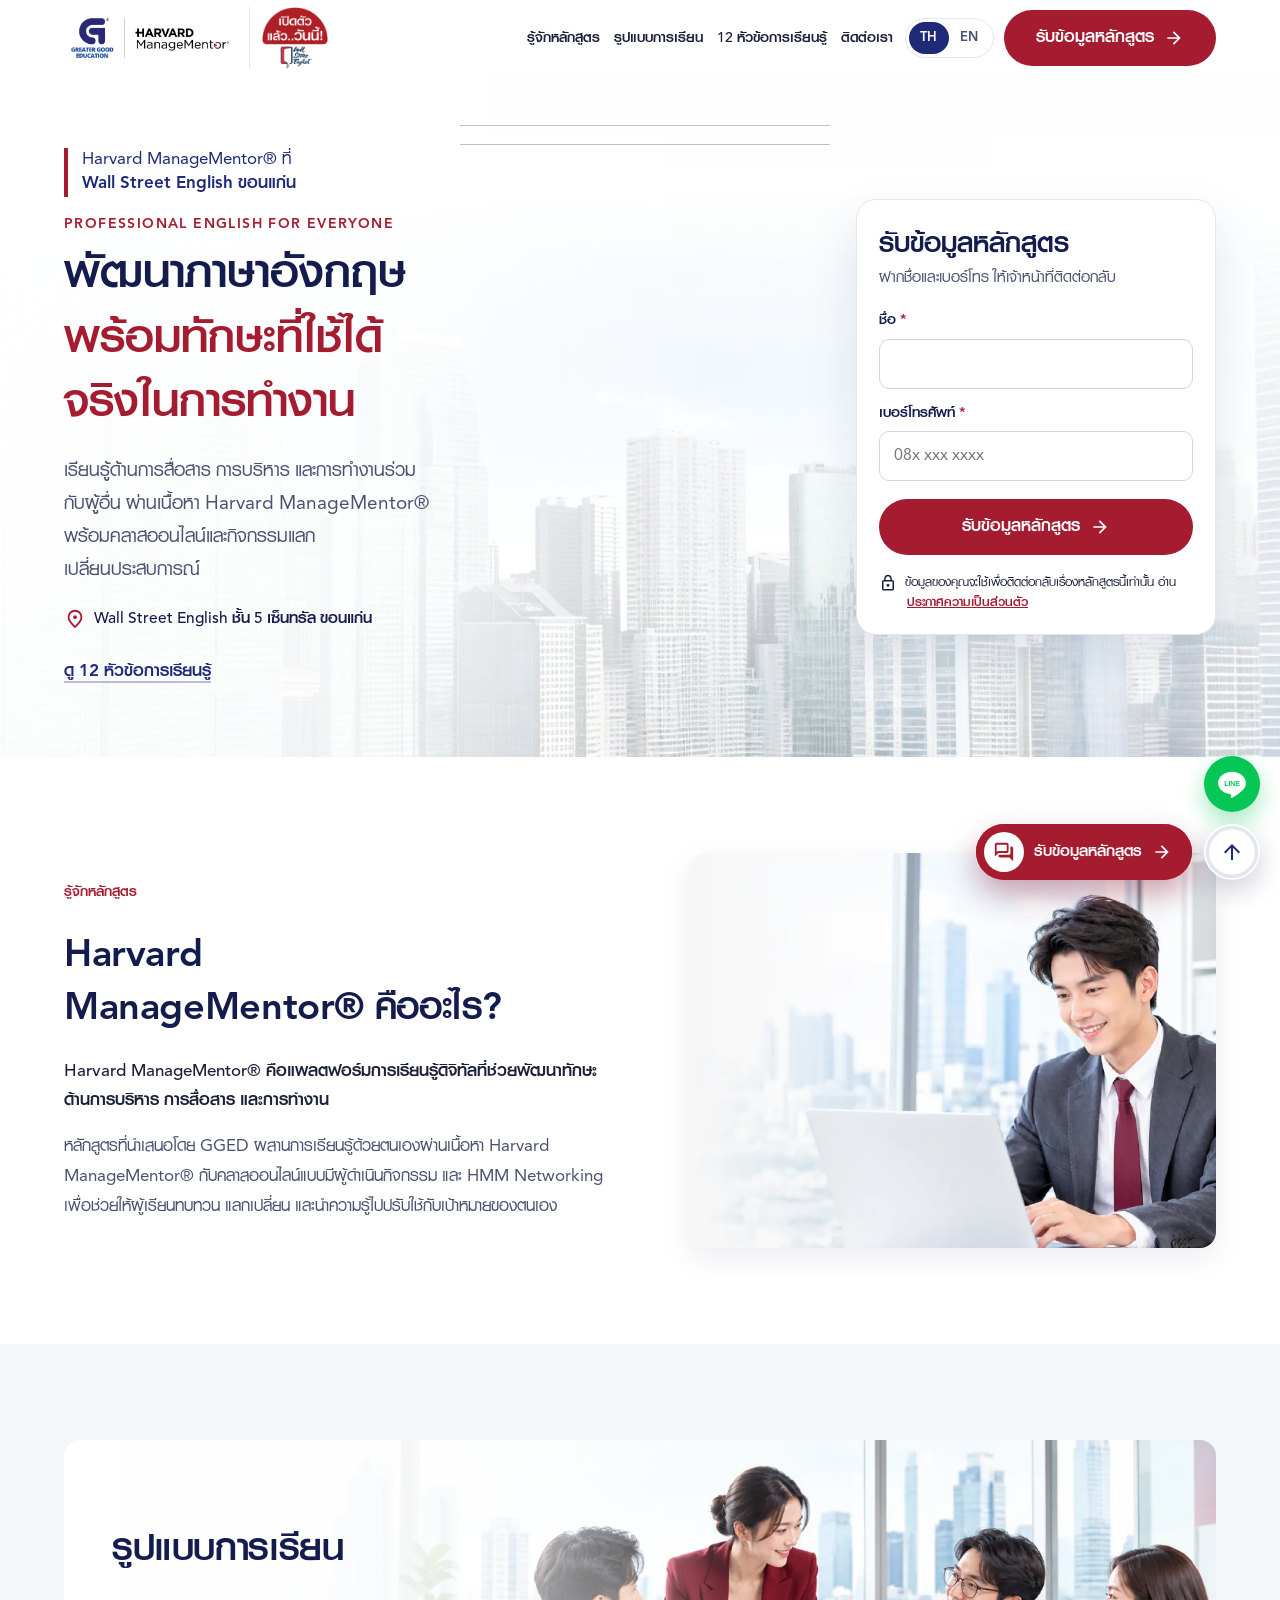
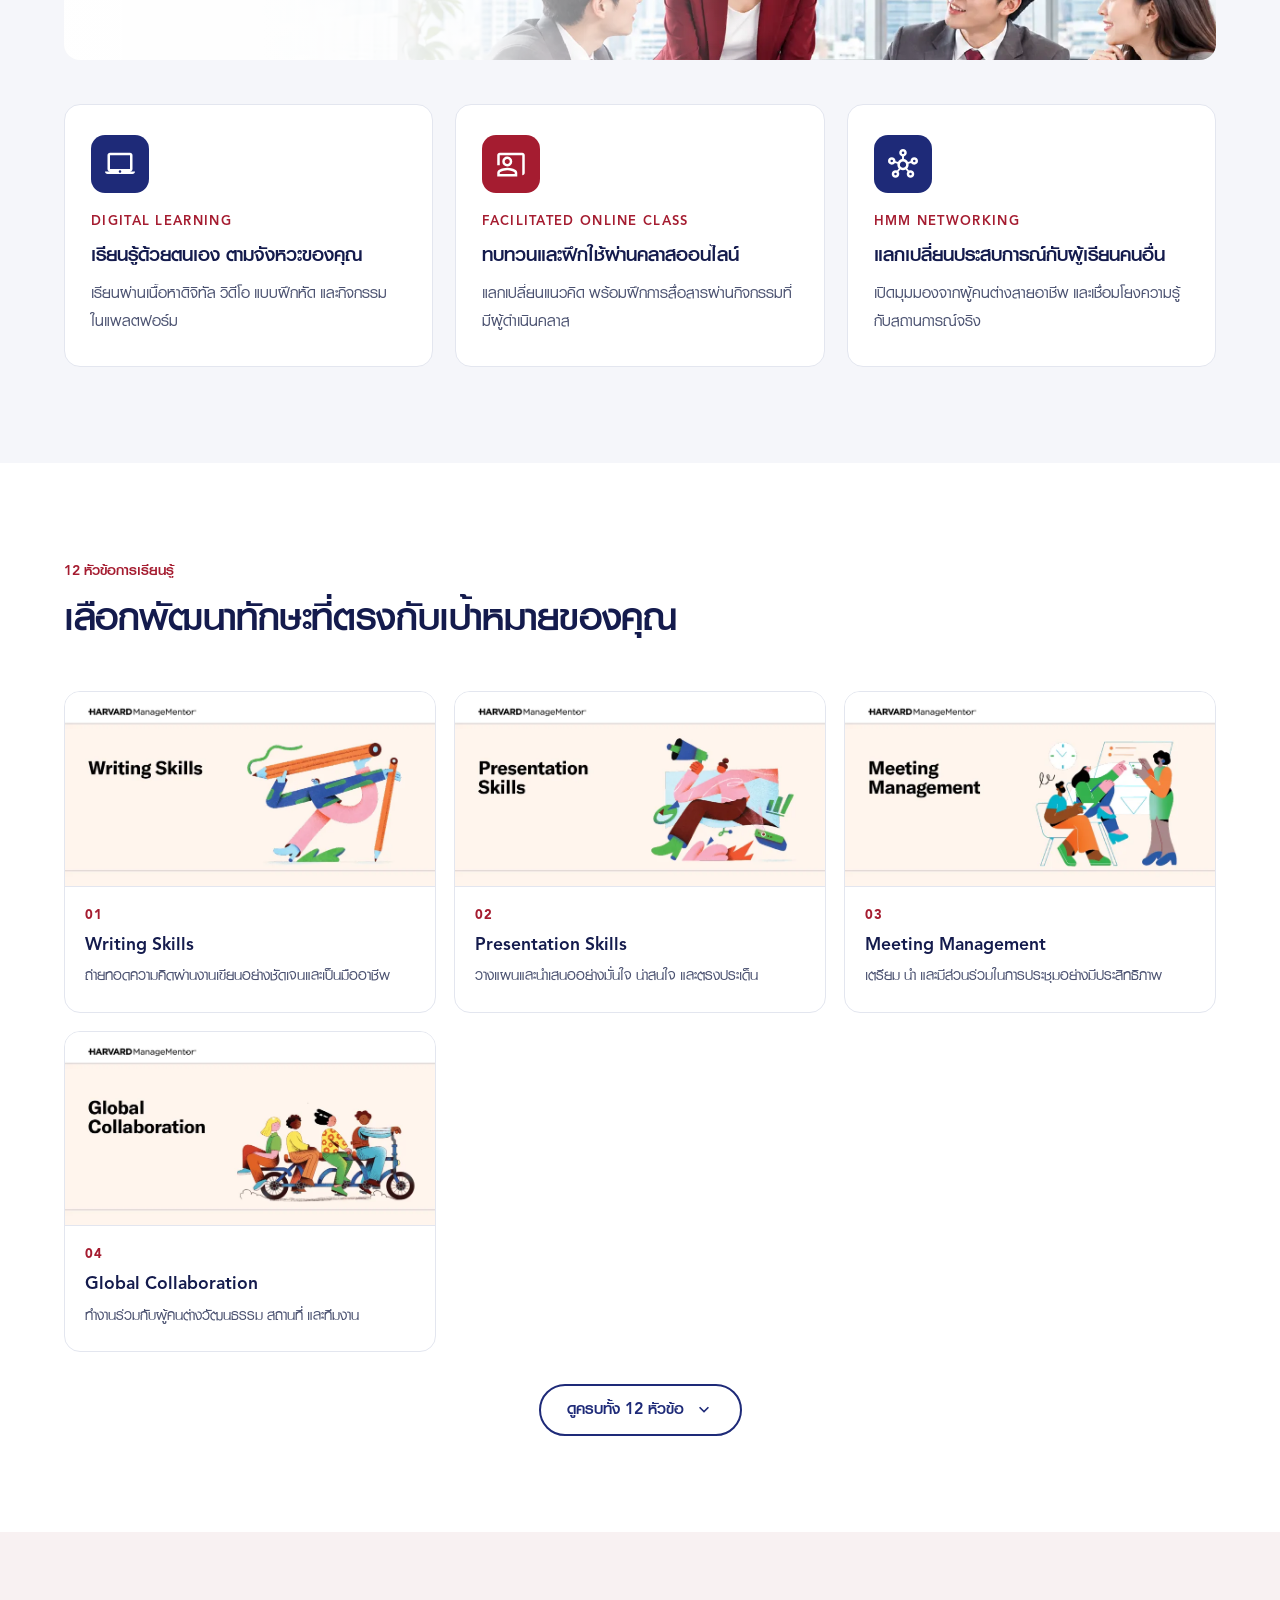
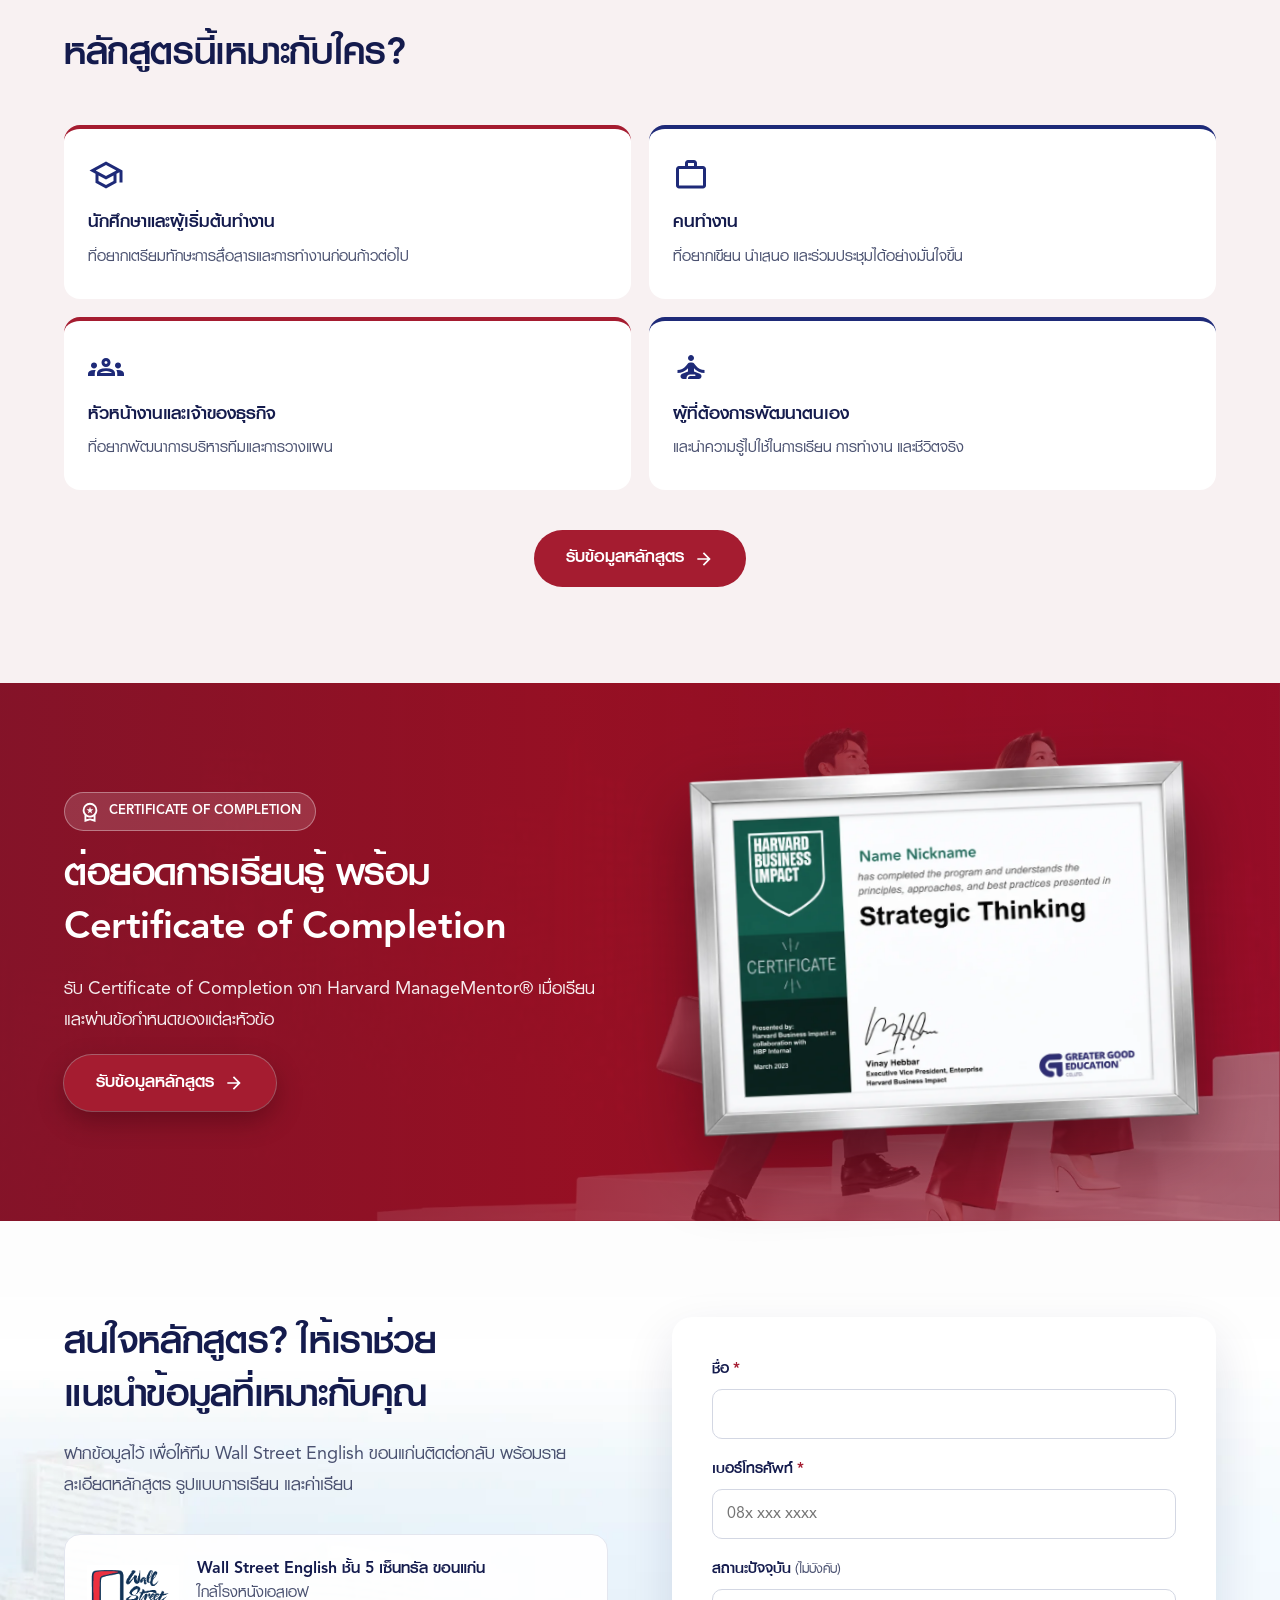
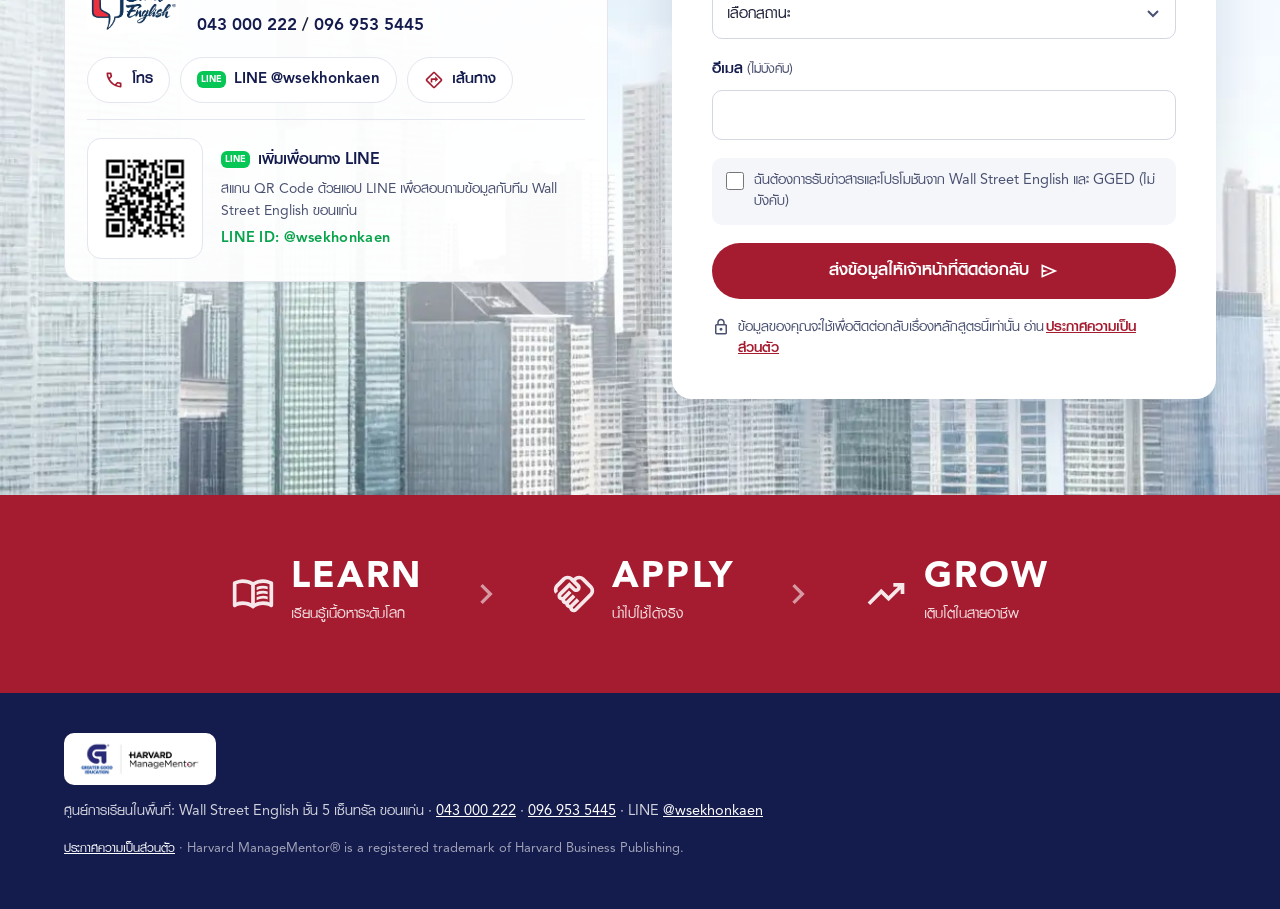
==== commit 0a9a1121: "fix font and icon" ====
--- a/index.html
+++ b/index.html
@@ -118,7 +118,7 @@
    ],
    "hasMap": "https://www.google.com/maps/search/?api=1&query=Wall+Street+English+Central+Khon+Kaen",
    "sameAs": [
-    "https://line.me/R/ti/p/%40237hhkup"
+    "https://line.me/R/ti/p/%40wsekhonkaen"
    ]
   },
   {
@@ -281,7 +281,7 @@
      "name": "ติดต่อรับข้อมูลหลักสูตรได้ที่ไหน?",
      "acceptedAnswer": {
       "@type": "Answer",
-      "text": "Wall Street English ชั้น 5 เซ็นทรัล ขอนแก่น ใกล้โรงหนังเอสเอฟ โทร 043 000 222 / 096 953 5445 หรือ LINE @237hhkup"
+      "text": "Wall Street English ชั้น 5 เซ็นทรัล ขอนแก่น ใกล้โรงหนังเอสเอฟ โทร 043 000 222 / 096 953 5445 หรือ LINE @wsekhonkaen"
      }
     }
    ]
@@ -290,15 +290,74 @@
 }
 </script>
 
-<link rel="preconnect" href="https://fonts.googleapis.com">
-<link rel="preconnect" href="https://fonts.gstatic.com" crossorigin>
-<link rel="preload" as="image" href="assets/img/hero-team-city.webp">
-<link rel="stylesheet" href="https://fonts.googleapis.com/css2?family=Material+Symbols+Outlined:opsz,wght,FILL,GRAD@24,400,0,0&display=block">
+<link rel="preload" as="image" href="assets/img/team-cutout.webp">
+<link rel="preload" href="assets/fonts/AvenirLTProRoman.otf" as="font" type="font/otf" crossorigin>
+<link rel="preload" href="assets/fonts/AvenirLTProHeavy.otf" as="font" type="font/otf" crossorigin>
+<link rel="preload" href="assets/fonts/PSL160pro.ttf" as="font" type="font/ttf" crossorigin>
+<link rel="preload" href="assets/fonts/PSL162pro.ttf" as="font" type="font/ttf" crossorigin>
 <link rel="stylesheet" href="assets/css/style.css">
 <script src="assets/js/env.js"></script>
 <script src="assets/js/script.js"></script>
 </head>
 <body>
+<!-- Preloader: covers the first paint while fonts load; never blocks longer than 2.5 s (CSS failsafe at 3.5 s) -->
+<div class="preloader" id="preloader" aria-hidden="true">
+  <img src="assets/img/gged-hmm-logo.png" alt="" width="1078" height="336">
+  <span class="preloader-bar"><span></span></span>
+</div>
+<script>
+(function () {
+  var el = document.getElementById('preloader');
+  var seen = false;
+  try { seen = sessionStorage.getItem('gged_loaded') === '1'; } catch (e) {}
+  if (seen) { el.remove(); return; }
+  var finished = false;
+  function done() {
+    if (finished) return;
+    finished = true;
+    try { sessionStorage.setItem('gged_loaded', '1'); } catch (e) {}
+    el.classList.add('is-done');
+    setTimeout(function () { el.remove(); }, 500);
+  }
+  var loaded = new Promise(function (r) { window.addEventListener('load', r); });
+  var fonts = document.fonts && document.fonts.ready ? document.fonts.ready : Promise.resolve();
+  Promise.all([loaded, fonts]).then(done, done);
+  setTimeout(done, 2500);
+})();
+</script>
+<svg xmlns="http://www.w3.org/2000/svg" style="display:none" aria-hidden="true">
+<symbol id="i-arrow_forward" viewBox="0 -960 960 960"><path d="M647-440H160v-80h487L423-744l57-56 320 320-320 320-57-56 224-224Z"/></symbol>
+<symbol id="i-arrow_upward" viewBox="0 -960 960 960"><path d="M440-160v-487L216-423l-56-57 320-320 320 320-56 57-224-224v487h-80Z"/></symbol>
+<symbol id="i-call" viewBox="0 -960 960 960"><path d="M798-120q-125 0-247-54.5T329-329Q229-429 174.5-551T120-798q0-18 12-30t30-12h162q14 0 25 9.5t13 22.5l26 140q2 16-1 27t-11 19l-97 98q20 37 47.5 71.5T387-386q31 31 65 57.5t72 48.5l94-94q9-9 23.5-13.5T670-390l138 28q14 4 23 14.5t9 23.5v162q0 18-12 30t-30 12ZM241-600l66-66-17-94h-89q5 41 14 81t26 79Zm358 358q39 17 79.5 27t81.5 13v-88l-94-19-67 67ZM241-600Zm358 358Z"/></symbol>
+<symbol id="i-campaign" viewBox="0 -960 960 960"><path d="M720-440v-80h160v80H720Zm48 280-128-96 48-64 128 96-48 64Zm-80-480-48-64 128-96 48 64-128 96ZM200-200v-160h-40q-33 0-56.5-23.5T80-440v-80q0-33 23.5-56.5T160-600h160l200-120v480L320-360h-40v160h-80Zm240-182v-196l-98 58H160v80h182l98 58Zm120 36v-268q27 24 43.5 58.5T620-480q0 41-16.5 75.5T560-346ZM300-480Z"/></symbol>
+<symbol id="i-check_circle" viewBox="0 -960 960 960"><path d="m424-296 282-282-56-56-226 226-114-114-56 56 170 170Zm56 216q-83 0-156-31.5T197-197q-54-54-85.5-127T80-480q0-83 31.5-156T197-763q54-54 127-85.5T480-880q83 0 156 31.5T763-763q54 54 85.5 127T880-480q0 83-31.5 156T763-197q-54 54-127 85.5T480-80Zm0-80q134 0 227-93t93-227q0-134-93-227t-227-93q-134 0-227 93t-93 227q0 134 93 227t227 93Zm0-320Z"/></symbol>
+<symbol id="i-chevron_right" viewBox="0 -960 960 960"><path d="M504-480 320-664l56-56 240 240-240 240-56-56 184-184Z"/></symbol>
+<symbol id="i-co_present" viewBox="0 -960 960 960"><path d="M840-120v-640H120v320H40v-320q0-33 23.5-56.5T120-840h720q33 0 56.5 23.5T920-760v560q0 33-23.5 56.5T840-120ZM247-447q-47-47-47-113t47-113q47-47 113-47t113 47q47 47 47 113t-47 113q-47 47-113 47t-113-47Zm169.5-56.5Q440-527 440-560t-23.5-56.5Q393-640 360-640t-56.5 23.5Q280-593 280-560t23.5 56.5Q327-480 360-480t56.5-23.5ZM40-80v-112q0-34 17.5-62.5T104-298q62-31 126-46.5T360-360q66 0 130 15.5T616-298q29 15 46.5 43.5T680-192v112H40Zm80-80h480v-32q0-11-5.5-20T580-226q-54-27-109-40.5T360-280q-56 0-111 13.5T140-226q-9 5-14.5 14t-5.5 20v32Zm240-400Zm0 400Z"/></symbol>
+<symbol id="i-devices" viewBox="0 -960 960 960"><path d="M480-540ZM80-160v-80h400v80H80Zm120-120q-33 0-56.5-23.5T120-360v-360q0-33 23.5-56.5T200-800h560q33 0 56.5 23.5T840-720H200v360h280v80H200Zm600 40v-320H640v320h160Zm-180 80q-25 0-42.5-17.5T560-220v-360q0-25 17.5-42.5T620-640h200q25 0 42.5 17.5T880-580v360q0 25-17.5 42.5T820-160H620Zm100-300q13 0 21.5-9t8.5-21q0-13-8.5-21.5T720-520q-12 0-21 8.5t-9 21.5q0 12 9 21t21 9Zm0 60Z"/></symbol>
+<symbol id="i-directions" viewBox="0 -960 960 960"><path d="M320-360h80v-120h140v100l140-140-140-140v100H360q-17 0-28.5 11.5T320-520v160ZM480-80q-15 0-29.5-6T424-104L104-424q-12-12-18-26.5T80-480q0-15 6-29.5t18-26.5l320-320q12-12 26.5-18t29.5-6q15 0 29.5 6t26.5 18l320 320q12 12 18 26.5t6 29.5q0 15-6 29.5T856-424L536-104q-12 12-26.5 18T480-80ZM320-320l160 160 320-320-320-320-320 320 160 160Zm160-160Z"/></symbol>
+<symbol id="i-diversity_3" viewBox="0 -960 960 960"><path d="M40-160v-160q0-34 23.5-57t56.5-23h131q20 0 38 10t29 27q29 39 71.5 61t90.5 22q49 0 91.5-22t70.5-61q13-17 30.5-27t36.5-10h131q34 0 57 23t23 57v160H640v-91q-35 25-75.5 38T480-200q-43 0-84-13.5T320-252v92H40Zm440-160q-38 0-72-17.5T351-386q-17-25-42.5-39.5T253-440q22-37 93-58.5T480-520q63 0 134 21.5t93 58.5q-29 0-55 14.5T609-386q-22 32-56 49t-73 17ZM160-440q-50 0-85-35t-35-85q0-51 35-85.5t85-34.5q51 0 85.5 34.5T280-560q0 50-34.5 85T160-440Zm640 0q-50 0-85-35t-35-85q0-51 35-85.5t85-34.5q51 0 85.5 34.5T920-560q0 50-34.5 85T800-440ZM480-560q-50 0-85-35t-35-85q0-51 35-85.5t85-34.5q51 0 85.5 34.5T600-680q0 50-34.5 85T480-560Z"/></symbol>
+<symbol id="i-edit_note" viewBox="0 -960 960 960"><path d="M160-400v-80h280v80H160Zm0-160v-80h440v80H160Zm0-160v-80h440v80H160Zm360 560v-123l221-220q9-9 20-13t22-4q12 0 23 4.5t20 13.5l37 37q8 9 12.5 20t4.5 22q0 11-4 22.5T863-380L643-160H520Zm300-263-37-37 37 37ZM580-220h38l121-122-18-19-19-18-122 121v38Zm141-141-19-18 37 37-18-19Z"/></symbol>
+<symbol id="i-event_note" viewBox="0 -960 960 960"><path d="M200-80q-33 0-56.5-23.5T120-160v-560q0-33 23.5-56.5T200-800h40v-80h80v80h320v-80h80v80h40q33 0 56.5 23.5T840-720v560q0 33-23.5 56.5T760-80H200Zm0-80h560v-400H200v400Zm0-480h560v-80H200v80Zm0 0v-80 80Zm80 240v-80h400v80H280Zm0 160v-80h280v80H280Z"/></symbol>
+<symbol id="i-expand_less" viewBox="0 -960 960 960"><path d="m296-345-56-56 240-240 240 240-56 56-184-184-184 184Z"/></symbol>
+<symbol id="i-expand_more" viewBox="0 -960 960 960"><path d="M480-345 240-585l56-56 184 184 184-184 56 56-240 240Z"/></symbol>
+<symbol id="i-forum" viewBox="0 -960 960 960"><path d="M880-80 720-240H320q-33 0-56.5-23.5T240-320v-40h440q33 0 56.5-23.5T760-440v-280h40q33 0 56.5 23.5T880-640v560ZM160-473l47-47h393v-280H160v327ZM80-280v-520q0-33 23.5-56.5T160-880h440q33 0 56.5 23.5T680-800v280q0 33-23.5 56.5T600-440H240L80-280Zm80-240v-280 280Z"/></symbol>
+<symbol id="i-groups" viewBox="0 -960 960 960"><path d="M0-240v-63q0-43 44-70t116-27q13 0 25 .5t23 2.5q-14 21-21 44t-7 48v65H0Zm240 0v-65q0-32 17.5-58.5T307-410q32-20 76.5-30t96.5-10q53 0 97.5 10t76.5 30q32 20 49 46.5t17 58.5v65H240Zm540 0v-65q0-26-6.5-49T754-397q11-2 22.5-2.5t23.5-.5q72 0 116 26.5t44 70.5v63H780Zm-455-80h311q-10-20-55.5-35T480-370q-55 0-100.5 15T325-320ZM160-440q-33 0-56.5-23.5T80-520q0-34 23.5-57t56.5-23q34 0 57 23t23 57q0 33-23 56.5T160-440Zm640 0q-33 0-56.5-23.5T720-520q0-34 23.5-57t56.5-23q34 0 57 23t23 57q0 33-23 56.5T800-440Zm-320-40q-50 0-85-35t-35-85q0-51 35-85.5t85-34.5q51 0 85.5 34.5T600-600q0 50-34.5 85T480-480Zm0-80q17 0 28.5-11.5T520-600q0-17-11.5-28.5T480-640q-17 0-28.5 11.5T440-600q0 17 11.5 28.5T480-560Zm1 240Zm-1-280Z"/></symbol>
+<symbol id="i-handshake" viewBox="0 -960 960 960"><path d="M475-160q4 0 8-2t6-4l328-328q12-12 17.5-27t5.5-30q0-16-5.5-30.5T817-607L647-777q-11-12-25.5-17.5T591-800q-15 0-30 5.5T534-777l-11 11 74 75q15 14 22 32t7 38q0 42-28.5 70.5T527-522q-20 0-38.5-7T456-550l-75-74-175 175q-3 3-4.5 6.5T200-435q0 8 6 14.5t14 6.5q4 0 8-2t6-4l136-136 56 56-135 136q-3 3-4.5 6.5T285-350q0 8 6 14t14 6q4 0 8-2t6-4l136-135 56 56-135 136q-3 2-4.5 6t-1.5 8q0 8 6 14t14 6q4 0 7.5-1.5t6.5-4.5l136-135 56 56-136 136q-3 3-4.5 6.5T454-180q0 8 6.5 14t14.5 6Zm-1 80q-37 0-65.5-24.5T375-166q-34-5-57-28t-28-57q-34-5-56.5-28.5T206-336q-38-5-62-33t-24-66q0-20 7.5-38.5T149-506l232-231 131 131q2 3 6 4.5t8 1.5q9 0 15-5.5t6-14.5q0-4-1.5-8t-4.5-6L398-777q-11-12-25.5-17.5T342-800q-15 0-30 5.5T285-777L144-635q-9 9-15 21t-8 24q-2 12 0 24.5t8 23.5l-58 58q-17-23-25-50.5T40-590q2-28 14-54.5T87-692l141-141q24-23 53.5-35t60.5-12q31 0 60.5 12t52.5 35l11 11 11-11q24-23 53.5-35t60.5-12q31 0 60.5 12t52.5 35l169 169q23 23 35 53t12 61q0 31-12 60.5T873-437L545-110q-14 14-32.5 22T474-80Zm-99-560Z"/></symbol>
+<symbol id="i-hub" viewBox="0 -960 960 960"><path d="M155-75q-35-35-35-85t35-85q35-35 85-35 14 0 26 3t23 8l57-71q-28-31-39-70t-5-78l-81-27q-17 25-43 40t-58 15q-50 0-85-35T0-580q0-50 35-85t85-35q50 0 85 35t35 85v8l81 28q20-36 53.5-61t75.5-32v-87q-39-11-64.5-42.5T360-840q0-50 35-85t85-35q50 0 85 35t35 85q0 42-26 73.5T510-724v87q42 7 75.5 32t53.5 61l81-28v-8q0-50 35-85t85-35q50 0 85 35t35 85q0 50-35 85t-85 35q-32 0-58.5-15T739-515l-81 27q6 39-5 77.5T614-340l57 70q11-5 23-7.5t26-2.5q50 0 85 35t35 85q0 50-35 85t-85 35q-50 0-85-35t-35-85q0-20 6.5-38.5T624-232l-57-71q-41 23-87.5 23T392-303l-56 71q11 15 17.5 33.5T360-160q0 50-35 85t-85 35q-50 0-85-35Zm-35-465q17 0 28.5-11.5T160-580q0-17-11.5-28.5T120-620q-17 0-28.5 11.5T80-580q0 17 11.5 28.5T120-540Zm148.5 408.5Q280-143 280-160t-11.5-28.5Q257-200 240-200t-28.5 11.5Q200-177 200-160t11.5 28.5Q223-120 240-120t28.5-11.5Zm240-680Q520-823 520-840t-11.5-28.5Q497-880 480-880t-28.5 11.5Q440-857 440-840t11.5 28.5Q463-800 480-800t28.5-11.5ZM480-360q42 0 71-29t29-71q0-42-29-71t-71-29q-42 0-71 29t-29 71q0 42 29 71t71 29Zm268.5 228.5Q760-143 760-160t-11.5-28.5Q737-200 720-200t-28.5 11.5Q680-177 680-160t11.5 28.5Q703-120 720-120t28.5-11.5Zm120-420Q880-563 880-580t-11.5-28.5Q857-620 840-620t-28.5 11.5Q800-597 800-580t11.5 28.5Q823-540 840-540t28.5-11.5ZM480-840ZM120-580Zm360 120Zm360-120ZM240-160Zm480 0Z"/></symbol>
+<symbol id="i-insights" viewBox="0 -960 960 960"><path d="M120-160q-33 0-56.5-23.5T40-240q0-33 23.5-56.5T120-320h10.5q4.5 0 9.5 2l182-182q-2-5-2-9.5V-520q0-33 23.5-56.5T400-600q33 0 56.5 23.5T480-520q0 2-2 20l102 102q5-2 9.5-2h21q4.5 0 9.5 2l142-142q-2-5-2-9.5V-560q0-33 23.5-56.5T840-640q33 0 56.5 23.5T920-560q0 33-23.5 56.5T840-480h-10.5q-4.5 0-9.5-2L678-340q2 5 2 9.5v10.5q0 33-23.5 56.5T600-240q-33 0-56.5-23.5T520-320v-10.5q0-4.5 2-9.5L420-442q-5 2-9.5 2H400q-2 0-20-2L198-260q2 5 2 9.5v10.5q0 33-23.5 56.5T120-160Zm40-401-25-54-54-25 54-25 25-54 25 54 54 25-54 25-25 54Zm440-39-38-82-82-38 82-38 38-82 38 82 82 38-82 38-38 82Z"/></symbol>
+<symbol id="i-laptop_mac" viewBox="0 -960 960 960"><path d="M80-160q-33 0-56.5-23.5T0-240h160q-33 0-56.5-23.5T80-320v-440q0-33 23.5-56.5T160-840h640q33 0 56.5 23.5T880-760v440q0 33-23.5 56.5T800-240h160q0 33-23.5 56.5T880-160H80Zm428.5-51.5Q520-223 520-240t-11.5-28.5Q497-280 480-280t-28.5 11.5Q440-257 440-240t11.5 28.5Q463-200 480-200t28.5-11.5ZM160-320h640v-440H160v440Zm0 0v-440 440Z"/></symbol>
+<symbol id="i-location_on" viewBox="0 -960 960 960"><path d="M536.5-503.5Q560-527 560-560t-23.5-56.5Q513-640 480-640t-56.5 23.5Q400-593 400-560t23.5 56.5Q447-480 480-480t56.5-23.5ZM480-186q122-112 181-203.5T720-552q0-109-69.5-178.5T480-800q-101 0-170.5 69.5T240-552q0 71 59 162.5T480-186Zm0 106Q319-217 239.5-334.5T160-552q0-150 96.5-239T480-880q127 0 223.5 89T800-552q0 100-79.5 217.5T480-80Zm0-480Z"/></symbol>
+<symbol id="i-lock" viewBox="0 -960 960 960"><path d="M240-80q-33 0-56.5-23.5T160-160v-400q0-33 23.5-56.5T240-640h40v-80q0-83 58.5-141.5T480-920q83 0 141.5 58.5T680-720v80h40q33 0 56.5 23.5T800-560v400q0 33-23.5 56.5T720-80H240Zm0-80h480v-400H240v400Zm296.5-143.5Q560-327 560-360t-23.5-56.5Q513-440 480-440t-56.5 23.5Q400-393 400-360t23.5 56.5Q447-280 480-280t56.5-23.5ZM360-640h240v-80q0-50-35-85t-85-35q-50 0-85 35t-35 85v80ZM240-160v-400 400Z"/></symbol>
+<symbol id="i-menu_book" viewBox="0 -960 960 960"><path d="M560-564v-68q33-14 67.5-21t72.5-7q26 0 51 4t49 10v64q-24-9-48.5-13.5T700-600q-38 0-73 9.5T560-564Zm0 220v-68q33-14 67.5-21t72.5-7q26 0 51 4t49 10v64q-24-9-48.5-13.5T700-380q-38 0-73 9t-67 27Zm0-110v-68q33-14 67.5-21t72.5-7q26 0 51 4t49 10v64q-24-9-48.5-13.5T700-490q-38 0-73 9.5T560-454ZM260-320q47 0 91.5 10.5T440-278v-394q-41-24-87-36t-93-12q-36 0-71.5 7T120-692v396q35-12 69.5-18t70.5-6Zm260 42q44-21 88.5-31.5T700-320q36 0 70.5 6t69.5 18v-396q-33-14-68.5-21t-71.5-7q-47 0-93 12t-87 36v394Zm-40 118q-48-38-104-59t-116-21q-42 0-82.5 11T100-198q-21 11-40.5-1T40-234v-482q0-11 5.5-21T62-752q46-24 96-36t102-12q58 0 113.5 15T480-740q51-30 106.5-45T700-800q52 0 102 12t96 36q11 5 16.5 15t5.5 21v482q0 23-19.5 35t-40.5 1q-37-20-77.5-31T700-240q-60 0-116 21t-104 59ZM280-494Z"/></symbol>
+<symbol id="i-public" viewBox="0 -960 960 960"><path d="M324-111.5Q251-143 197-197t-85.5-127Q80-397 80-480t31.5-156Q143-709 197-763t127-85.5Q397-880 480-880t156 31.5Q709-817 763-763t85.5 127Q880-563 880-480t-31.5 156Q817-251 763-197t-127 85.5Q563-80 480-80t-156-31.5ZM440-162v-78q-33 0-56.5-23.5T360-320v-40L168-552q-3 18-5.5 36t-2.5 36q0 121 79.5 212T440-162Zm276-102q41-45 62.5-100.5T800-480q0-98-54.5-179T600-776v16q0 33-23.5 56.5T520-680h-80v80q0 17-11.5 28.5T400-560h-80v80h240q17 0 28.5 11.5T600-440v120h40q26 0 47 15.5t29 40.5Z"/></symbol>
+<symbol id="i-school" viewBox="0 -960 960 960"><path d="M480-120 200-272v-240L40-600l440-240 440 240v320h-80v-276l-80 44v240L480-120Zm0-332 274-148-274-148-274 148 274 148Zm0 241 200-108v-151L480-360 280-470v151l200 108Zm0-241Zm0 90Zm0 0Z"/></symbol>
+<symbol id="i-self_improvement" viewBox="0 -960 960 960"><path d="M272-160q-30 0-51-21t-21-51q0-21 12-39.5t32-26.5l156-62v-90q-54 63-125.5 96.5T120-320v-80q68 0 123.5-28T344-508l54-64q12-14 28-21t34-7h40q18 0 34 7t28 21l54 64q45 52 100.5 80T840-400v80q-83 0-154.5-33.5T560-450v90l156 62q20 8 32 26.5t12 39.5q0 30-21 51t-51 21H400v-20q0-26 17-43t43-17h120q9 0 14.5-5.5T600-260q0-9-5.5-14.5T580-280H460q-42 0-71 29t-29 71v20h-88Zm151.5-503.5Q400-687 400-720t23.5-56.5Q447-800 480-800t56.5 23.5Q560-753 560-720t-23.5 56.5Q513-640 480-640t-56.5-23.5Z"/></symbol>
+<symbol id="i-send" viewBox="0 -960 960 960"><path d="M120-160v-640l760 320-760 320Zm80-120 474-200-474-200v140l240 60-240 60v140Zm0 0v-400 400Z"/></symbol>
+<symbol id="i-target" viewBox="0 -960 960 960"><path d="M324-111.5Q251-143 197-197t-85.5-127Q80-397 80-480t31.5-156Q143-709 197-763t127-85.5Q397-880 480-880t156 31.5Q709-817 763-763t85.5 127Q880-563 880-480t-31.5 156Q817-251 763-197t-127 85.5Q563-80 480-80t-156-31.5ZM707-253q93-93 93-227t-93-227q-93-93-227-93t-227 93q-93 93-93 227t93 227q93 93 227 93t227-93Zm-397-57q-70-70-70-170t70-170q70-70 170-70t170 70q70 70 70 170t-70 170q-70 70-170 70t-170-70Zm283-57q47-47 47-113t-47-113q-47-47-113-47t-113 47q-47 47-47 113t47 113q47 47 113 47t113-47Zm-169.5-56.5Q400-447 400-480t23.5-56.5Q447-560 480-560t56.5 23.5Q560-513 560-480t-23.5 56.5Q513-400 480-400t-56.5-23.5Z"/></symbol>
+<symbol id="i-trending_up" viewBox="0 -960 960 960"><path d="m136-240-56-56 296-298 160 160 208-206H640v-80h240v240h-80v-104L536-320 376-480 136-240Z"/></symbol>
+<symbol id="i-work" viewBox="0 -960 960 960"><path d="M160-120q-33 0-56.5-23.5T80-200v-440q0-33 23.5-56.5T160-720h160v-80q0-33 23.5-56.5T400-880h160q33 0 56.5 23.5T640-800v80h160q33 0 56.5 23.5T880-640v440q0 33-23.5 56.5T800-120H160Zm0-80h640v-440H160v440Zm240-520h160v-80H400v80ZM160-200v-440 440Z"/></symbol>
+<symbol id="i-workspace_premium" viewBox="0 -960 960 960"><path d="m387-412 35-114-92-74h114l36-112 36 112h114l-93 74 35 114-92-71-93 71ZM240-40v-309q-38-42-59-96t-21-115q0-134 93-227t227-93q134 0 227 93t93 227q0 61-21 115t-59 96v309l-240-80-240 80Zm410-350q70-70 70-170t-70-170q-70-70-170-70t-170 70q-70 70-70 170t70 170q70 70 170 70t170-70ZM320-159l160-41 160 41v-124q-35 20-75.5 31.5T480-240q-44 0-84.5-11.5T320-283v124Zm160-62Z"/></symbol>
+</svg>
 <a class="skip-link" href="#main" data-i18n="a11y.skip">ข้ามไปยังเนื้อหา</a>
 
 <!-- 1. Header & navigation -->
@@ -316,7 +375,7 @@
       <a href="#learn" data-i18n="nav.learn">รูปแบบการเรียน</a>
       <a href="#topics" data-i18n="nav.topics">12 หัวข้อการเรียนรู้</a>
       <a href="#contact" data-i18n="nav.contact">ติดต่อเรา</a>
-      <a href="#enquire" class="btn btn-primary btn-lg nav-cta" data-cta="nav_menu"><span data-i18n="cta.request">รับข้อมูลหลักสูตร</span><span class="ms" aria-hidden="true">arrow_forward</span></a>
+      <a href="#enquire" class="btn btn-primary btn-lg nav-cta" data-cta="nav_menu"><span data-i18n="cta.request">รับข้อมูลหลักสูตร</span><svg class="ms" aria-hidden="true"><use href="#i-arrow_forward"></use></svg></a>
     </nav>
 
     <div class="header-actions">
@@ -324,7 +383,7 @@
         <button type="button" data-lang="th" aria-pressed="true">TH</button>
         <button type="button" data-lang="en" aria-pressed="false">EN</button>
       </div>
-      <a href="#enquire" class="btn btn-primary btn-lg header-cta" data-cta="header"><span data-i18n="cta.request">รับข้อมูลหลักสูตร</span><span class="ms" aria-hidden="true">arrow_forward</span></a>
+      <a href="#enquire" class="btn btn-primary btn-lg header-cta" data-cta="header"><span data-i18n="cta.request">รับข้อมูลหลักสูตร</span><svg class="ms" aria-hidden="true"><use href="#i-arrow_forward"></use></svg></a>
       <button type="button" class="menu-toggle" aria-controls="main-nav" aria-expanded="false" data-i18n-attr="aria-label:a11y.menu" aria-label="เมนู">
         <span class="burger" aria-hidden="true"><span></span><span></span><span></span></span>
       </button>
@@ -341,12 +400,51 @@
   <div class="container hero-inner">
     <div class="hero-copy">
       <p class="eyebrow" data-reveal="up" data-i18n-html="hero.eyebrow">Harvard ManageMentor® ที่<br><strong>Wall Street English ขอนแก่น</strong></p>
+      <p class="hero-tagline" data-reveal="up">Professional English for Everyone</p>
       <h1 data-reveal="up" data-i18n-html="hero.title">พัฒนาภาษาอังกฤษ <span class="accent">พร้อมทักษะที่ใช้ได้จริงในการทำงาน</span></h1>
       <p class="lead" data-reveal="up" data-i18n="hero.text">เรียนรู้ด้านการสื่อสาร การบริหาร และการทำงานร่วมกับผู้อื่น ผ่านเนื้อหา Harvard ManageMentor® พร้อมคลาสออนไลน์และกิจกรรมแลกเปลี่ยนประสบการณ์</p>
-      <p class="hero-location" data-reveal="up"><span class="ms" aria-hidden="true">location_on</span><span data-i18n="hero.location">ติดต่อรับข้อมูลได้ที่ Wall Street English ชั้น 5 เซ็นทรัล ขอนแก่น</span></p>
+      <p class="hero-location" data-reveal="up"><svg class="ms" aria-hidden="true"><use href="#i-location_on"></use></svg><span data-i18n="hero.location">Wall Street English ชั้น 5 เซ็นทรัล ขอนแก่น</span></p>
       <div class="hero-actions" data-reveal="up">
-        <a href="#enquire" class="btn btn-primary btn-lg" data-cta="hero"><span data-i18n="cta.request">รับข้อมูลหลักสูตร</span><span class="ms" aria-hidden="true">arrow_forward</span></a>
         <a href="#topics" class="text-link" data-i18n="hero.secondary">ดู 12 หัวข้อการเรียนรู้</a>
+      </div>
+    </div>
+    <div class="hero-people" data-reveal="rise" data-reveal-delay="60">
+      <img src="assets/img/team-cutout.webp" alt="" width="800" height="1200" fetchpriority="high">
+    </div>
+    <div class="hero-form-card" data-reveal="rise" data-reveal-delay="120">
+      <form class="lead-form hero-form" id="hero-form" data-lead-form data-success="hero-form-success" novalidate>
+        <div class="hero-form-head">
+          <p class="hero-form-title" data-i18n="cta.request">รับข้อมูลหลักสูตร</p>
+          <p class="hero-form-sub" data-i18n="heroForm.title">ฝากชื่อและเบอร์โทร ให้เจ้าหน้าที่ติดต่อกลับ</p>
+        </div>
+        <div class="hero-form-fields">
+          <div class="form-row">
+            <label for="h-name"><span data-i18n="form.name">ชื่อ</span> <span class="req" aria-hidden="true">*</span></label>
+            <input id="h-name" name="name" type="text" autocomplete="name" required maxlength="120">
+            <p class="field-error" data-for="h-name" data-i18n="form.err.name" hidden>กรุณากรอกชื่อ</p>
+          </div>
+          <div class="form-row">
+            <label for="h-phone"><span data-i18n="form.phone">เบอร์โทรศัพท์</span> <span class="req" aria-hidden="true">*</span></label>
+            <input id="h-phone" name="phone" type="tel" inputmode="tel" autocomplete="tel" required maxlength="20" placeholder="08x xxx xxxx">
+            <p class="field-error" data-for="h-phone" data-i18n="form.err.phone" hidden>กรุณากรอกเบอร์โทรศัพท์ที่ถูกต้อง</p>
+          </div>
+        </div>
+
+        <!-- honeypot (spam trap) -->
+        <div class="hp" aria-hidden="true"><label>Website<input type="text" name="website" tabindex="-1" autocomplete="off"></label></div>
+
+        <!-- lead-source tracking -->
+        <input type="hidden" name="lead_source" value="hero_form">
+        <input type="hidden" name="utm_source"><input type="hidden" name="utm_medium"><input type="hidden" name="utm_campaign"><input type="hidden" name="utm_content"><input type="hidden" name="utm_term">
+        <input type="hidden" name="referrer"><input type="hidden" name="landing_page"><input type="hidden" name="lang" value="th">
+
+        <button type="submit" class="btn btn-primary btn-lg btn-block"><span data-i18n="cta.request">รับข้อมูลหลักสูตร</span><svg class="ms" aria-hidden="true"><use href="#i-arrow_forward"></use></svg></button>
+        <p class="privacy-note"><svg class="ms" aria-hidden="true"><use href="#i-lock"></use></svg><span data-i18n-html="form.privacy">ข้อมูลของคุณจะใช้เพื่อติดต่อกลับเรื่องหลักสูตรนี้เท่านั้น อ่าน<a href="privacy" target="_blank">ประกาศความเป็นส่วนตัว</a></span></p>
+        <p class="form-status" role="alert" hidden></p>
+      </form>
+      <div class="form-success" id="hero-form-success" tabindex="-1" hidden>
+        <svg class="ms" aria-hidden="true"><use href="#i-check_circle"></use></svg>
+        <p data-i18n="form.success">ขอบคุณที่สนใจหลักสูตร เจ้าหน้าที่จะติดต่อกลับเพื่อให้ข้อมูลเพิ่มเติมค่ะ</p>
       </div>
     </div>
   </div>
@@ -375,19 +473,19 @@
     </div>
     <div class="learn-grid">
       <article class="learn-card" data-reveal="up">
-        <div class="learn-icon"><span class="ms" aria-hidden="true">laptop_mac</span></div>
+        <div class="learn-icon"><svg class="ms" aria-hidden="true"><use href="#i-laptop_mac"></use></svg></div>
         <p class="learn-label">Digital Learning</p>
         <h3 data-i18n="learn.c1.title">เรียนรู้ด้วยตนเอง ตามจังหวะของคุณ</h3>
         <p data-i18n="learn.c1.text">เรียนผ่านเนื้อหาดิจิทัล วิดีโอ แบบฝึกหัด และกิจกรรมในแพลตฟอร์ม</p>
       </article>
       <article class="learn-card" data-reveal="up">
-        <div class="learn-icon"><span class="ms" aria-hidden="true">co_present</span></div>
+        <div class="learn-icon"><svg class="ms" aria-hidden="true"><use href="#i-co_present"></use></svg></div>
         <p class="learn-label">Facilitated Online Class</p>
         <h3 data-i18n="learn.c2.title">ทบทวนและฝึกใช้ผ่านคลาสออนไลน์</h3>
         <p data-i18n="learn.c2.text">แลกเปลี่ยนแนวคิด พร้อมฝึกการสื่อสารผ่านกิจกรรมที่มีผู้ดำเนินคลาส</p>
       </article>
       <article class="learn-card" data-reveal="up">
-        <div class="learn-icon"><span class="ms" aria-hidden="true">hub</span></div>
+        <div class="learn-icon"><svg class="ms" aria-hidden="true"><use href="#i-hub"></use></svg></div>
         <p class="learn-label">HMM Networking</p>
         <h3 data-i18n="learn.c3.title">แลกเปลี่ยนประสบการณ์กับผู้เรียนคนอื่น</h3>
         <p data-i18n="learn.c3.text">เปิดมุมมองจากผู้คนต่างสายอาชีพ และเชื่อมโยงความรู้กับสถานการณ์จริง</p>
@@ -408,7 +506,7 @@
     </ol>
     <div class="topics-more" data-reveal="up">
       <button type="button" class="btn btn-outline" id="topics-toggle" aria-controls="topic-grid" aria-expanded="false">
-        <span data-i18n="topics.more">ดูครบทั้ง 12 หัวข้อ</span><span class="ms" aria-hidden="true">expand_more</span>
+        <span data-i18n="topics.more">ดูครบทั้ง 12 หัวข้อ</span><svg class="ms" aria-hidden="true"><use href="#i-expand_more"></use></svg>
       </button>
     </div>
   </div>
@@ -421,13 +519,13 @@
       <h2 data-reveal="up" data-i18n="who.title">หลักสูตรนี้เหมาะกับใคร?</h2>
     </div>
     <div class="who-grid">
-      <article class="who-card" data-reveal="zoom"><span class="ms" aria-hidden="true">school</span><p data-i18n-html="who.1"><strong>นักศึกษาและผู้เริ่มต้นทำงาน</strong> ที่อยากเตรียมทักษะการสื่อสารและการทำงานก่อนก้าวต่อไป</p></article>
-      <article class="who-card" data-reveal="zoom"><span class="ms" aria-hidden="true">work</span><p data-i18n-html="who.2"><strong>คนทำงาน</strong> ที่อยากเขียน นำเสนอ และร่วมประชุมได้อย่างมั่นใจขึ้น</p></article>
-      <article class="who-card" data-reveal="zoom"><span class="ms" aria-hidden="true">groups</span><p data-i18n-html="who.3"><strong>หัวหน้างานและเจ้าของธุรกิจ</strong> ที่อยากพัฒนาการบริหารทีมและการวางแผน</p></article>
-      <article class="who-card" data-reveal="zoom"><span class="ms" aria-hidden="true">self_improvement</span><p data-i18n-html="who.4"><strong>ผู้ที่ต้องการพัฒนาตนเอง</strong> และนำความรู้ไปใช้ในการเรียน การทำงาน และชีวิตจริง</p></article>
+      <article class="who-card" data-reveal="zoom"><svg class="ms" aria-hidden="true"><use href="#i-school"></use></svg><p data-i18n-html="who.1"><strong>นักศึกษาและผู้เริ่มต้นทำงาน</strong> ที่อยากเตรียมทักษะการสื่อสารและการทำงานก่อนก้าวต่อไป</p></article>
+      <article class="who-card" data-reveal="zoom"><svg class="ms" aria-hidden="true"><use href="#i-work"></use></svg><p data-i18n-html="who.2"><strong>คนทำงาน</strong> ที่อยากเขียน นำเสนอ และร่วมประชุมได้อย่างมั่นใจขึ้น</p></article>
+      <article class="who-card" data-reveal="zoom"><svg class="ms" aria-hidden="true"><use href="#i-groups"></use></svg><p data-i18n-html="who.3"><strong>หัวหน้างานและเจ้าของธุรกิจ</strong> ที่อยากพัฒนาการบริหารทีมและการวางแผน</p></article>
+      <article class="who-card" data-reveal="zoom"><svg class="ms" aria-hidden="true"><use href="#i-self_improvement"></use></svg><p data-i18n-html="who.4"><strong>ผู้ที่ต้องการพัฒนาตนเอง</strong> และนำความรู้ไปใช้ในการเรียน การทำงาน และชีวิตจริง</p></article>
     </div>
     <div class="center-cta" data-reveal="up">
-      <a href="#enquire" class="btn btn-primary btn-lg" data-cta="who"><span data-i18n="cta.request">รับข้อมูลหลักสูตร</span><span class="ms" aria-hidden="true">arrow_forward</span></a>
+      <a href="#enquire" class="btn btn-primary btn-lg" data-cta="who"><span data-i18n="cta.request">รับข้อมูลหลักสูตร</span><svg class="ms" aria-hidden="true"><use href="#i-arrow_forward"></use></svg></a>
     </div>
   </div>
 </section>
@@ -436,10 +534,10 @@
 <section class="cert">
   <div class="container cert-inner">
     <div class="cert-copy">
-      <span class="cert-badge" data-reveal="left"><span class="ms" aria-hidden="true">workspace_premium</span> Certificate of Completion</span>
+      <span class="cert-badge" data-reveal="left"><svg class="ms" aria-hidden="true"><use href="#i-workspace_premium"></use></svg> Certificate of Completion</span>
       <h2 data-reveal="left" data-i18n-html="cert.title">ต่อยอดการเรียนรู้ พร้อม Certificate of Completion</h2>
       <p data-reveal="left" data-i18n="cert.text">รับ Certificate of Completion จาก Harvard ManageMentor® เมื่อเรียนและผ่านข้อกำหนดของแต่ละหัวข้อ</p>
-      <a href="#enquire" class="btn btn-primary btn-lg" data-cta="certificate" data-reveal="left"><span data-i18n="cta.request">รับข้อมูลหลักสูตร</span><span class="ms" aria-hidden="true">arrow_forward</span></a>
+      <a href="#enquire" class="btn btn-primary btn-lg" data-cta="certificate" data-reveal="left"><span data-i18n="cta.request">รับข้อมูลหลักสูตร</span><svg class="ms" aria-hidden="true"><use href="#i-arrow_forward"></use></svg></a>
     </div>
     <figure class="cert-visual" data-reveal="cert" data-reveal-delay="150">
       <div class="cert-tilt">
@@ -466,13 +564,13 @@
           <p class="contact-phones"><a href="tel:043000222">043 000 222</a> / <a href="tel:0969535445">096 953 5445</a></p>
         </div>
         <div class="contact-actions">
-          <a class="chip" href="tel:043000222"><span class="ms" aria-hidden="true">call</span><span data-i18n="contact.call">โทร</span></a>
+          <a class="chip" href="tel:043000222"><svg class="ms" aria-hidden="true"><use href="#i-call"></use></svg><span data-i18n="contact.call">โทร</span></a>
           <a class="chip chip-line" id="line-link" data-line-cta="contact_chip" href="#" target="_blank" rel="noopener" hidden><span class="line-mark" aria-hidden="true">LINE</span><span id="line-label">LINE</span></a>
-          <a class="chip" id="maps-link" href="#" target="_blank" rel="noopener"><span class="ms" aria-hidden="true">directions</span><span data-i18n="contact.directions">เส้นทาง</span></a>
+          <a class="chip" id="maps-link" href="#" target="_blank" rel="noopener"><svg class="ms" aria-hidden="true"><use href="#i-directions"></use></svg><span data-i18n="contact.directions">เส้นทาง</span></a>
         </div>
         <div class="contact-qr" id="line-qr" hidden>
           <a class="qr-link" data-line-cta="contact_qr" href="#" target="_blank" rel="noopener">
-            <img src="assets/img/line-qr.png" width="456" height="480" loading="lazy" data-i18n-attr="alt:contact.qrAlt" alt="QR Code เพิ่มเพื่อน LINE Wall Street English ขอนแก่น">
+            <img src="assets/img/line-qr.png?v=2" width="456" height="480" loading="lazy" data-i18n-attr="alt:contact.qrAlt" alt="QR Code เพิ่มเพื่อน LINE Wall Street English ขอนแก่น">
           </a>
           <div class="qr-text">
             <p class="qr-title"><span class="line-mark" aria-hidden="true">LINE</span><span data-i18n="contact.qrTitle">เพิ่มเพื่อนทาง LINE</span></p>
@@ -484,7 +582,7 @@
     </div>
 
     <div class="form-wrap" data-reveal="rise" data-reveal-delay="120">
-      <form class="lead-form" id="lead-form" novalidate>
+      <form class="lead-form" id="lead-form" data-lead-form data-success="form-success" novalidate>
         <div class="form-row">
           <label for="f-name"><span data-i18n="form.name">ชื่อ</span> <span class="req" aria-hidden="true">*</span></label>
           <input id="f-name" name="name" type="text" autocomplete="name" required maxlength="120">
@@ -525,16 +623,27 @@
         <input type="hidden" name="utm_source"><input type="hidden" name="utm_medium"><input type="hidden" name="utm_campaign"><input type="hidden" name="utm_content"><input type="hidden" name="utm_term">
         <input type="hidden" name="referrer"><input type="hidden" name="landing_page"><input type="hidden" name="lang" value="th">
 
-        <button type="submit" class="btn btn-primary btn-lg btn-block"><span data-i18n="form.submit">ส่งข้อมูลให้เจ้าหน้าที่ติดต่อกลับ</span><span class="ms" aria-hidden="true">send</span></button>
-        <p class="privacy-note"><span class="ms" aria-hidden="true">lock</span><span data-i18n-html="form.privacy">ข้อมูลของคุณจะใช้เพื่อติดต่อกลับเรื่องหลักสูตรนี้เท่านั้น อ่าน<a href="privacy" target="_blank">ประกาศความเป็นส่วนตัว</a></span></p>
-        <p class="form-status" id="form-status" role="alert" hidden></p>
+        <button type="submit" class="btn btn-primary btn-lg btn-block"><span data-i18n="form.submit">ส่งข้อมูลให้เจ้าหน้าที่ติดต่อกลับ</span><svg class="ms" aria-hidden="true"><use href="#i-send"></use></svg></button>
+        <p class="privacy-note"><svg class="ms" aria-hidden="true"><use href="#i-lock"></use></svg><span data-i18n-html="form.privacy">ข้อมูลของคุณจะใช้เพื่อติดต่อกลับเรื่องหลักสูตรนี้เท่านั้น อ่าน<a href="privacy" target="_blank">ประกาศความเป็นส่วนตัว</a></span></p>
+        <p class="form-status" role="alert" hidden></p>
       </form>
 
       <div class="form-success" id="form-success" tabindex="-1" hidden>
-        <span class="ms" aria-hidden="true">check_circle</span>
-        <p data-i18n="form.success">ได้รับข้อมูลของคุณแล้ว ทีม Wall Street English ขอนแก่นจะติดต่อกลับเพื่อให้รายละเอียดหลักสูตร</p>
+        <svg class="ms" aria-hidden="true"><use href="#i-check_circle"></use></svg>
+        <p data-i18n="form.success">ขอบคุณที่สนใจหลักสูตร เจ้าหน้าที่จะติดต่อกลับเพื่อให้ข้อมูลเพิ่มเติมค่ะ</p>
       </div>
     </div>
+  </div>
+</section>
+
+<!-- 9. Learn – Apply – Grow -->
+<section class="lag" aria-label="Learn – Apply – Grow">
+  <div class="container lag-row">
+    <div class="lag-item" data-reveal="up"><svg class="ms" aria-hidden="true"><use href="#i-menu_book"></use></svg><div><strong>LEARN</strong><span data-i18n="lag.learn">เรียนรู้เนื้อหาระดับโลก</span></div></div>
+    <svg class="ms lag-chev" aria-hidden="true"><use href="#i-chevron_right"></use></svg>
+    <div class="lag-item" data-reveal="up"><svg class="ms" aria-hidden="true"><use href="#i-handshake"></use></svg><div><strong>APPLY</strong><span data-i18n="lag.apply">นำไปใช้ได้จริง</span></div></div>
+    <svg class="ms lag-chev" aria-hidden="true"><use href="#i-chevron_right"></use></svg>
+    <div class="lag-item" data-reveal="up"><svg class="ms" aria-hidden="true"><use href="#i-trending_up"></use></svg><div><strong>GROW</strong><span data-i18n="lag.grow">เติบโตในสายอาชีพ</span></div></div>
   </div>
 </section>
 
@@ -552,9 +661,9 @@
 <div class="fab-dock" id="fab-dock">
   <a href="#enquire" class="fab-cta" data-cta="floating_cta">
     <span class="fab-shine" aria-hidden="true"></span>
-    <span class="fab-cta-icon" aria-hidden="true"><span class="ms">forum</span></span>
+    <span class="fab-cta-icon" aria-hidden="true"><svg class="ms" aria-hidden="true"><use href="#i-forum"></use></svg></span>
     <span class="fab-cta-label" data-i18n="cta.request">รับข้อมูลหลักสูตร</span>
-    <span class="fab-cta-arrow" aria-hidden="true"><span class="ms">arrow_forward</span></span>
+    <span class="fab-cta-arrow" aria-hidden="true"><svg class="ms" aria-hidden="true"><use href="#i-arrow_forward"></use></svg></span>
   </a>
   <div class="fab-stack">
     <a class="fab-line" id="fab-line" href="#" target="_blank" rel="noopener" hidden data-line-cta="floating" data-i18n-attr="aria-label:a11y.line;data-tip:a11y.line" aria-label="แชทกับเราทาง LINE" data-tip="แชทกับเราทาง LINE">
@@ -565,7 +674,7 @@
     </a>
     <button type="button" class="fab-top" id="fab-top" data-i18n-attr="aria-label:a11y.top;data-tip:a11y.top" aria-label="กลับขึ้นด้านบน" data-tip="กลับขึ้นด้านบน">
       <svg class="fab-ring" viewBox="0 0 48 48" aria-hidden="true"><circle class="fab-ring-track" cx="24" cy="24" r="21"/><circle class="fab-ring-bar" cx="24" cy="24" r="21"/></svg>
-      <span class="ms fab-top-arrow" aria-hidden="true">arrow_upward</span>
+      <svg class="ms fab-top-arrow" aria-hidden="true"><use href="#i-arrow_upward"></use></svg>
     </button>
   </div>
 </div>
--- a/assets/css/style.css
+++ b/assets/css/style.css
@@ -26,7 +26,8 @@
   --shadow: 0 10px 30px rgba(20, 27, 77, .08);
   --container: 1200px;
   --header-h: 76px;
-  --font: 'Avenir LT', 'PSL KandaModern', system-ui, -apple-system, 'Segoe UI', sans-serif;
+  /* fallbacks name real system fonts so a device that blocks web fonts (e.g. iOS Lockdown Mode) still gets a sans-serif face */
+  --font: 'Avenir LT', 'PSL KandaModern', -apple-system, BlinkMacSystemFont, system-ui, 'Helvetica Neue', 'Segoe UI', Roboto, Thonburi, 'Sukhumvit Set', 'Noto Sans Thai', 'Leelawadee UI', Tahoma, Arial, sans-serif;
 }
 
 /* ===== Base ===== */
@@ -50,8 +51,17 @@
 .kicker { font-size: 14px; font-weight: 800; letter-spacing: .12em; text-transform: uppercase; color: var(--crimson); margin-bottom: 10px; }
 .center-cta { margin-top: 40px; display: flex; justify-content: center; }
 
-.ms { font-family: 'Material Symbols Outlined'; font-weight: normal; font-style: normal; line-height: 1; letter-spacing: normal; text-transform: none; white-space: nowrap; display: inline-block; direction: ltr; -webkit-font-feature-settings: 'liga'; font-feature-settings: 'liga'; font-size: 22px; }
-
+/* icons = inline SVG sprite (#i-<name> in index.html); sized by font-size, coloured by currentColor */
+.ms { font-size: 22px; width: 1em; height: 1em; display: inline-block; flex: none; fill: currentColor; vertical-align: middle; }
+
+.preloader { position: fixed; inset: 0; z-index: 1000; background: #fff; display: flex; flex-direction: column; align-items: center; justify-content: center; gap: 22px; transition: opacity .45s ease, visibility 0s linear .45s; animation: preloader-failsafe 0s linear 3.5s forwards; }
+.preloader img { width: 220px; height: auto; }
+.preloader-bar { width: 160px; height: 3px; border-radius: 3px; background: var(--line); overflow: hidden; }
+.preloader-bar span { display: block; width: 40%; height: 100%; background: var(--crimson); border-radius: 3px; animation: preloader-slide 1.1s ease-in-out infinite; }
+.preloader.is-done { opacity: 0; visibility: hidden; }
+@keyframes preloader-slide { 0% { transform: translateX(-100%); } 100% { transform: translateX(250%); } }
+@keyframes preloader-failsafe { to { opacity: 0; visibility: hidden; } }
+@media (prefers-reduced-motion: reduce) { .preloader-bar span { animation: none; width: 100%; } }
 .skip-link { position: absolute; left: 12px; top: -60px; z-index: 100; background: var(--navy); color: #fff; padding: 10px 16px; border-radius: 8px; }
 .skip-link:focus { top: 12px; }
 :focus-visible { outline: 3px solid rgba(165, 28, 48, .45); outline-offset: 2px; }
@@ -118,18 +128,33 @@
 
 /* ===== Hero ===== */
 .hero { position: relative; overflow: hidden; background: #eef3f8; }
-.hero-bg { position: absolute; inset: 0; background: url('../img/hero-team-city.webp') right 30% bottom / cover no-repeat; }
-.hero-bg::after { content: ''; position: absolute; inset: 0; background: linear-gradient(90deg, rgba(255,255,255,.97) 0%, rgba(255,255,255,.92) 34%, rgba(255,255,255,.55) 52%, rgba(255,255,255,0) 68%); }
-.hero-inner { position: relative; min-height: min(680px, calc(100vh - var(--header-h))); display: flex; align-items: center; padding-top: 64px; padding-bottom: 64px; }
-.hero-copy { max-width: 600px; display: flex; flex-direction: column; gap: 20px; }
+.hero-bg { position: absolute; inset: 0; background: url('../img/city.webp') center bottom / cover no-repeat; }
+.hero-bg::after { content: ''; position: absolute; inset: 0; background: linear-gradient(90deg, rgba(255,255,255,.97) 0%, rgba(255,255,255,.9) 30%, rgba(255,255,255,.45) 55%, rgba(255,255,255,.55) 100%); }
+.hero-inner { position: relative; min-height: min(680px, calc(100vh - var(--header-h))); display: grid; grid-template-columns: minmax(0, 1fr) minmax(0, 1fr) minmax(300px, 360px); gap: 24px clamp(16px, 2vw, 28px); align-items: center; padding-top: 48px; padding-bottom: 48px; }
+.hero-people { align-self: stretch; position: relative; overflow: hidden; margin: -24px 0 -48px; min-height: 420px; }
+.hero-people img { position: absolute; top: 24px; left: 50%; width: max(128%, 420px); max-width: none; transform: translateX(-50%); }
+.hero-copy { display: flex; flex-direction: column; gap: 18px; }
 .eyebrow { font-size: 17px; color: var(--navy); line-height: 1.45; padding-left: 14px; border-left: 4px solid var(--crimson); }
 .eyebrow strong { font-weight: 800; }
-.hero h1 { font-size: clamp(34px, 4.6vw, 56px); font-weight: 900; letter-spacing: -.02em; }
-html[lang="th"] .hero h1 { font-size: clamp(32px, 4.2vw, 52px); font-weight: 700; letter-spacing: 0; }
+.hero-tagline { font-size: 14px; font-weight: 800; letter-spacing: .1em; text-transform: uppercase; color: var(--crimson); line-height: 1.3; margin-bottom: -8px; }
+.hero h1 { font-size: clamp(30px, 3.6vw, 48px); font-weight: 900; letter-spacing: -.02em; }
+html[lang="th"] .hero h1 { font-size: clamp(30px, 3.6vw, 48px); font-weight: 700; letter-spacing: 0; }
 .hero h1 .accent { color: var(--crimson); display: block; }
 .lead { font-size: clamp(17px, 1.6vw, 19px); color: var(--ink-2); }
 .hero-location { display: flex; align-items: flex-start; gap: 8px; font-weight: 600; color: var(--navy-900); font-size: 15.5px; }
 .hero-location .ms { color: var(--crimson); margin-top: 2px; }
+.hero-form-card { background: #fff; border: 1px solid var(--line); border-radius: 20px; box-shadow: 0 20px 50px rgba(20, 27, 77, .1); padding: 26px 22px 22px; }
+.hero-form-head { display: flex; flex-direction: column; gap: 2px; }
+.hero-form-sub { color: var(--ink-2); font-size: 16px; line-height: 1.45; }
+.hero-form { gap: 14px; }
+.hero-form-title { font-weight: 800; font-size: clamp(24px, 2.2vw, 30px); color: var(--navy-900); line-height: 1.4; }
+.hero-form-fields { display: grid; grid-template-columns: 1fr; gap: 12px 14px; align-items: start; }
+.hero-form .form-row label { font-size: 14px; }
+.hero-form input[type="text"], .hero-form input[type="tel"] { height: 48px; }
+.hero-form .privacy-note { font-size: 13px; color: var(--ink); }
+.hero-form-card .form-success { padding: 20px 6px; gap: 10px; }
+.hero-form-card .form-success .ms { font-size: 48px; }
+.hero-form-card .form-success p { font-size: 17px; }
 .hero-actions { display: flex; flex-wrap: wrap; align-items: center; gap: 16px 28px; margin-top: 6px; }
 
 /* ===== About ===== */
@@ -251,6 +276,18 @@
 .form-success p { font-size: 19px; font-weight: 700; color: var(--navy-900); max-width: 420px; }
 
 /* ===== Footer ===== */
+/* Learn – Apply – Grow band */
+.lag { background: var(--crimson); color: #fff; padding: clamp(40px, 6vw, 64px) 0; }
+.lag-row { display: flex; justify-content: center; align-items: center; gap: 20px clamp(20px, 3.5vw, 48px); }
+.lag-item { display: flex; align-items: center; gap: 16px; }
+.lag-item > .ms { font-size: 44px; opacity: .9; }
+.lag-item strong { display: block; font-size: clamp(26px, 3vw, 36px); font-weight: 900; letter-spacing: .06em; line-height: 1.1; }
+.lag-item span { font-size: 15px; opacity: .85; line-height: 1.5; }
+.lag-chev { font-size: 40px; opacity: .55; }
+@media (max-width: 760px) {
+  .lag-row { display: grid; justify-content: center; justify-items: start; gap: 14px; }
+  .lag-chev { transform: rotate(90deg); margin-left: 2px; }
+}
 .site-footer { background: var(--navy-900); color: rgba(255,255,255,.8); padding: 40px 0 48px; font-size: 14.5px; }
 .footer-inner { display: flex; flex-direction: column; gap: 14px; align-items: flex-start; }
 .footer-logo { height: 52px; width: auto; background: #fff; border-radius: 10px; padding: 6px 12px; }
@@ -343,7 +380,7 @@
   .site-header.nav-open .main-nav > a:nth-child(4) { transition-delay: .28s; }
   .site-header.nav-open .main-nav > a:nth-child(5) { transition-delay: .36s; }
   .main-nav > a:not(.btn) { position: relative; }
-  .main-nav > a:not(.btn)::after { content: 'arrow_forward'; font-family: 'Material Symbols Outlined'; font-size: 20px; position: absolute; right: 0; top: 50%; transform: translate(-6px, -50%); opacity: 0; color: var(--crimson); transition: transform .25s ease, opacity .25s ease; }
+  .main-nav > a:not(.btn)::after { content: ''; width: 20px; height: 20px; background: currentColor; -webkit-mask: url("data:image/svg+xml,%3Csvg xmlns='http://www.w3.org/2000/svg' viewBox='0 -960 960 960'%3E%3Cpath d='M647-440H160v-80h487L423-744l57-56 320 320-320 320-57-56 224-224Z'/%3E%3C/svg%3E") center / contain no-repeat; mask: url("data:image/svg+xml,%3Csvg xmlns='http://www.w3.org/2000/svg' viewBox='0 -960 960 960'%3E%3Cpath d='M647-440H160v-80h487L423-744l57-56 320 320-320 320-57-56 224-224Z'/%3E%3C/svg%3E") center / contain no-repeat; position: absolute; right: 0; top: 50%; transform: translate(-6px, -50%); opacity: 0; color: var(--crimson); transition: transform .25s ease, opacity .25s ease; }
   .main-nav > a:not(.btn):hover::after, .main-nav > a:not(.btn):focus-visible::after { opacity: 1; transform: translate(0, -50%); }
   .nav-backdrop { display: block; position: fixed; inset: 0; z-index: 49; background: rgba(20, 27, 77, .35); backdrop-filter: blur(3px); -webkit-backdrop-filter: blur(3px); opacity: 0; visibility: hidden; transition: opacity .35s ease, visibility 0s linear .35s; }
   .nav-backdrop.is-visible { opacity: 1; visibility: visible; transition: opacity .35s ease, visibility 0s; }
@@ -356,9 +393,10 @@
 @media (max-width: 960px) {
 
   .hero { display: flex; flex-direction: column; }
-  .hero-bg { position: relative; order: 2; height: 320px; background-position: 72% bottom; }
-  .hero-bg::after { background: linear-gradient(180deg, #fff 0%, rgba(255,255,255,0) 35%); }
-  .hero-inner { min-height: 0; padding-top: 40px; padding-bottom: 8px; background: #fff; }
+  .hero-bg { display: none; }
+  .hero-inner { min-height: 0; padding-top: 40px; padding-bottom: 0; background: #fff; grid-template-columns: minmax(0, 1fr); }
+  .hero-people { order: 3; min-height: 0; overflow: visible; display: flex; justify-content: center; margin: 8px -24px 0; padding-top: 24px; background: linear-gradient(180deg, #fff 0%, rgba(255,255,255,0) 40%), url('../img/city.webp') center bottom / cover no-repeat; margin-bottom: 0; }
+  .hero-people img { position: static; transform: none; width: auto; max-width: 100%; max-height: 380px; }
   .hero { background: #fff; }
 
   .about-grid, .enquire-grid { grid-template-columns: 1fr; }
@@ -396,8 +434,10 @@
   .brand img { height: 32px; }
   .header-inner { gap: 10px; }
   .lang-switch button { padding: 5px 9px; }
-  .hero-bg { height: 260px; }
+  .hero-people { margin-left: -16px; margin-right: -16px; }
+  .hero-people img { max-height: 320px; }
   .hero-actions .btn { width: 100%; }
+  .hero-form-card { padding: 20px 18px; }
   .hero-actions { justify-content: center; }
   .topic-grid, .who-grid { grid-template-columns: 1fr; }
   .topic-card:not(:has(img)) { flex-direction: row; }
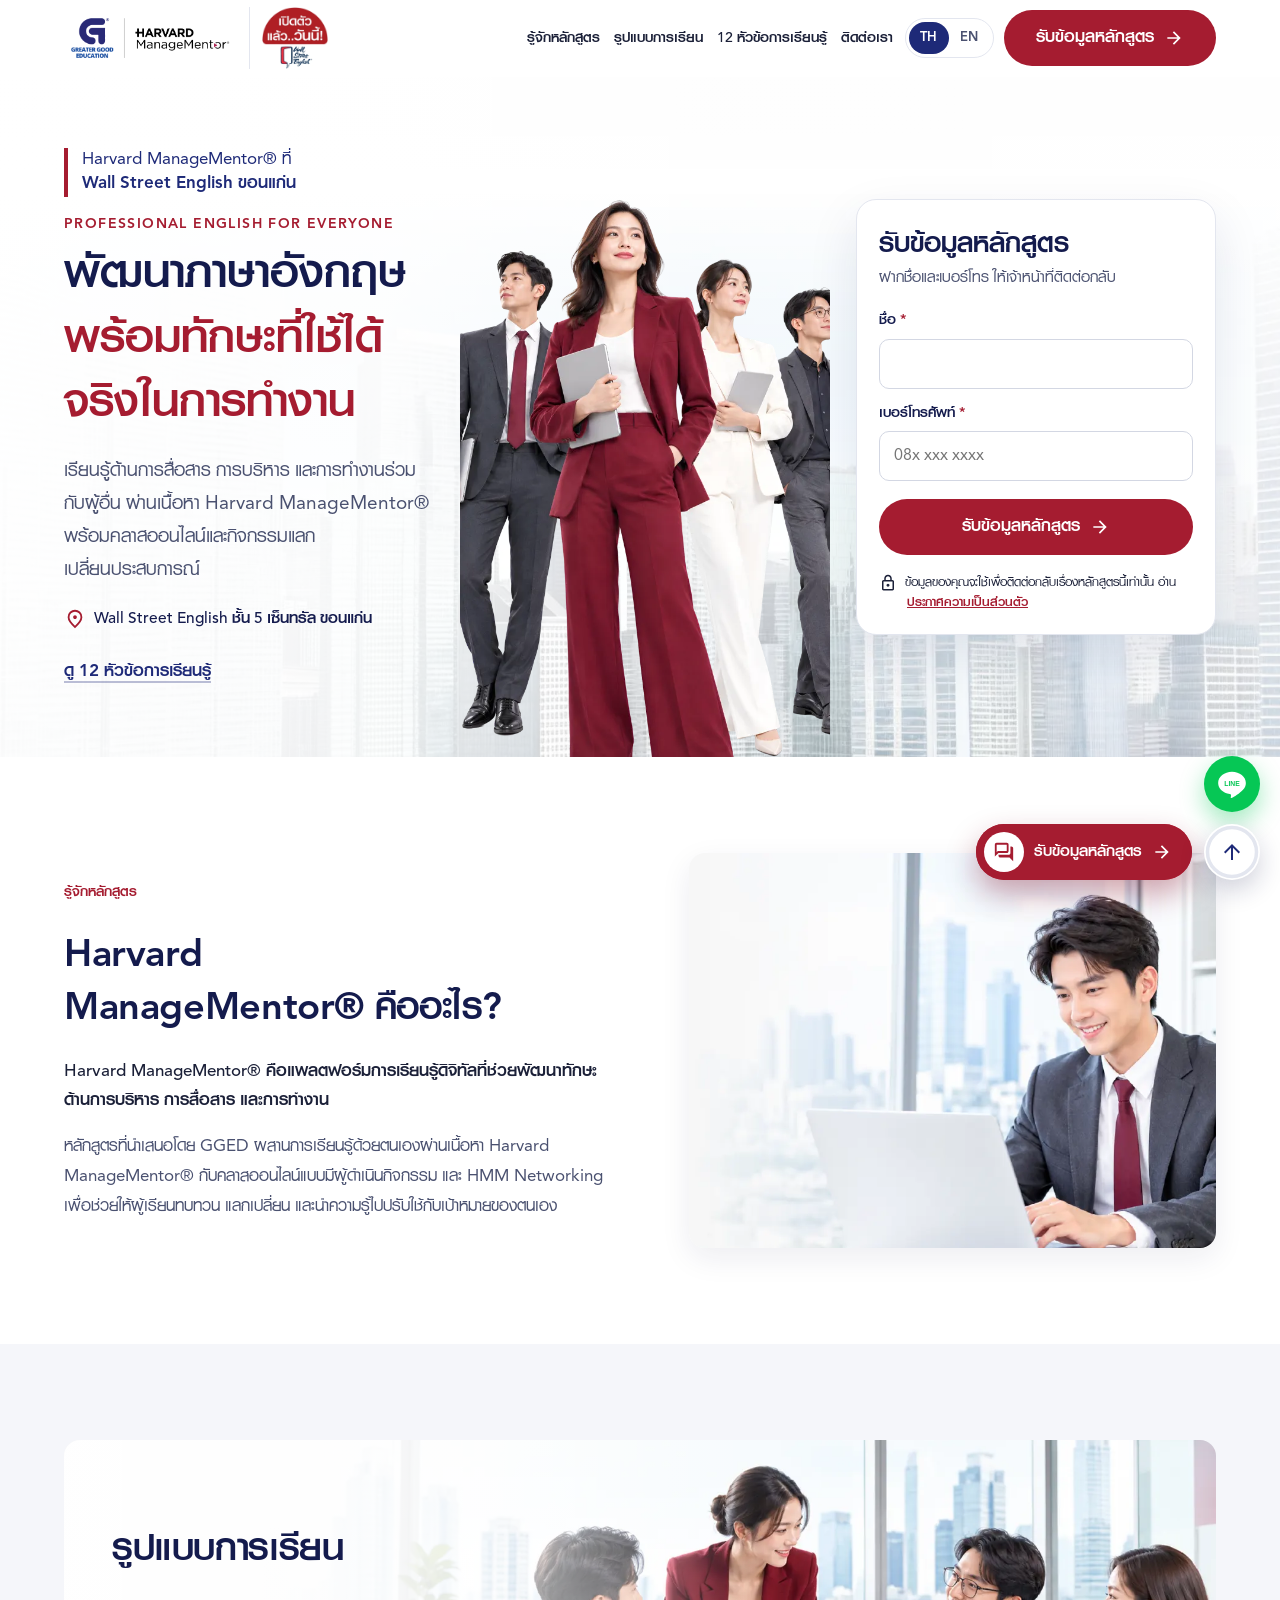
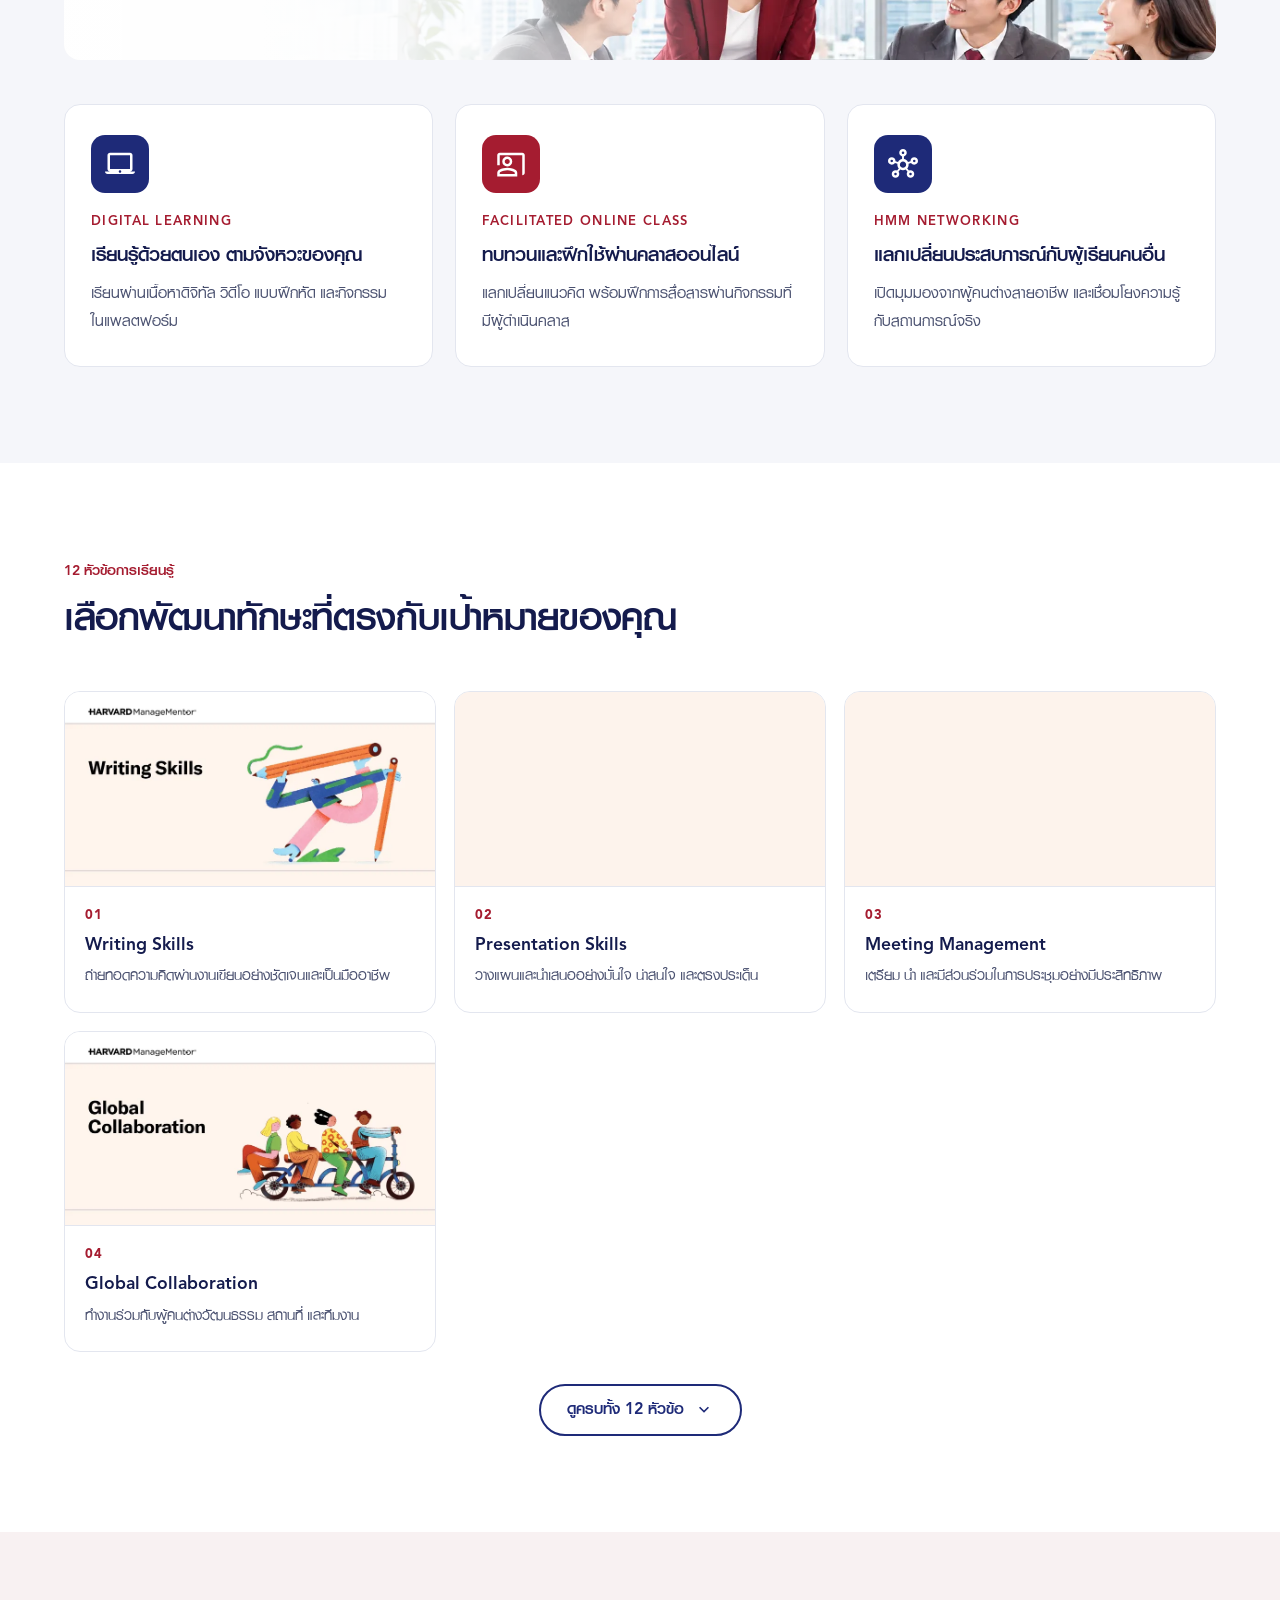
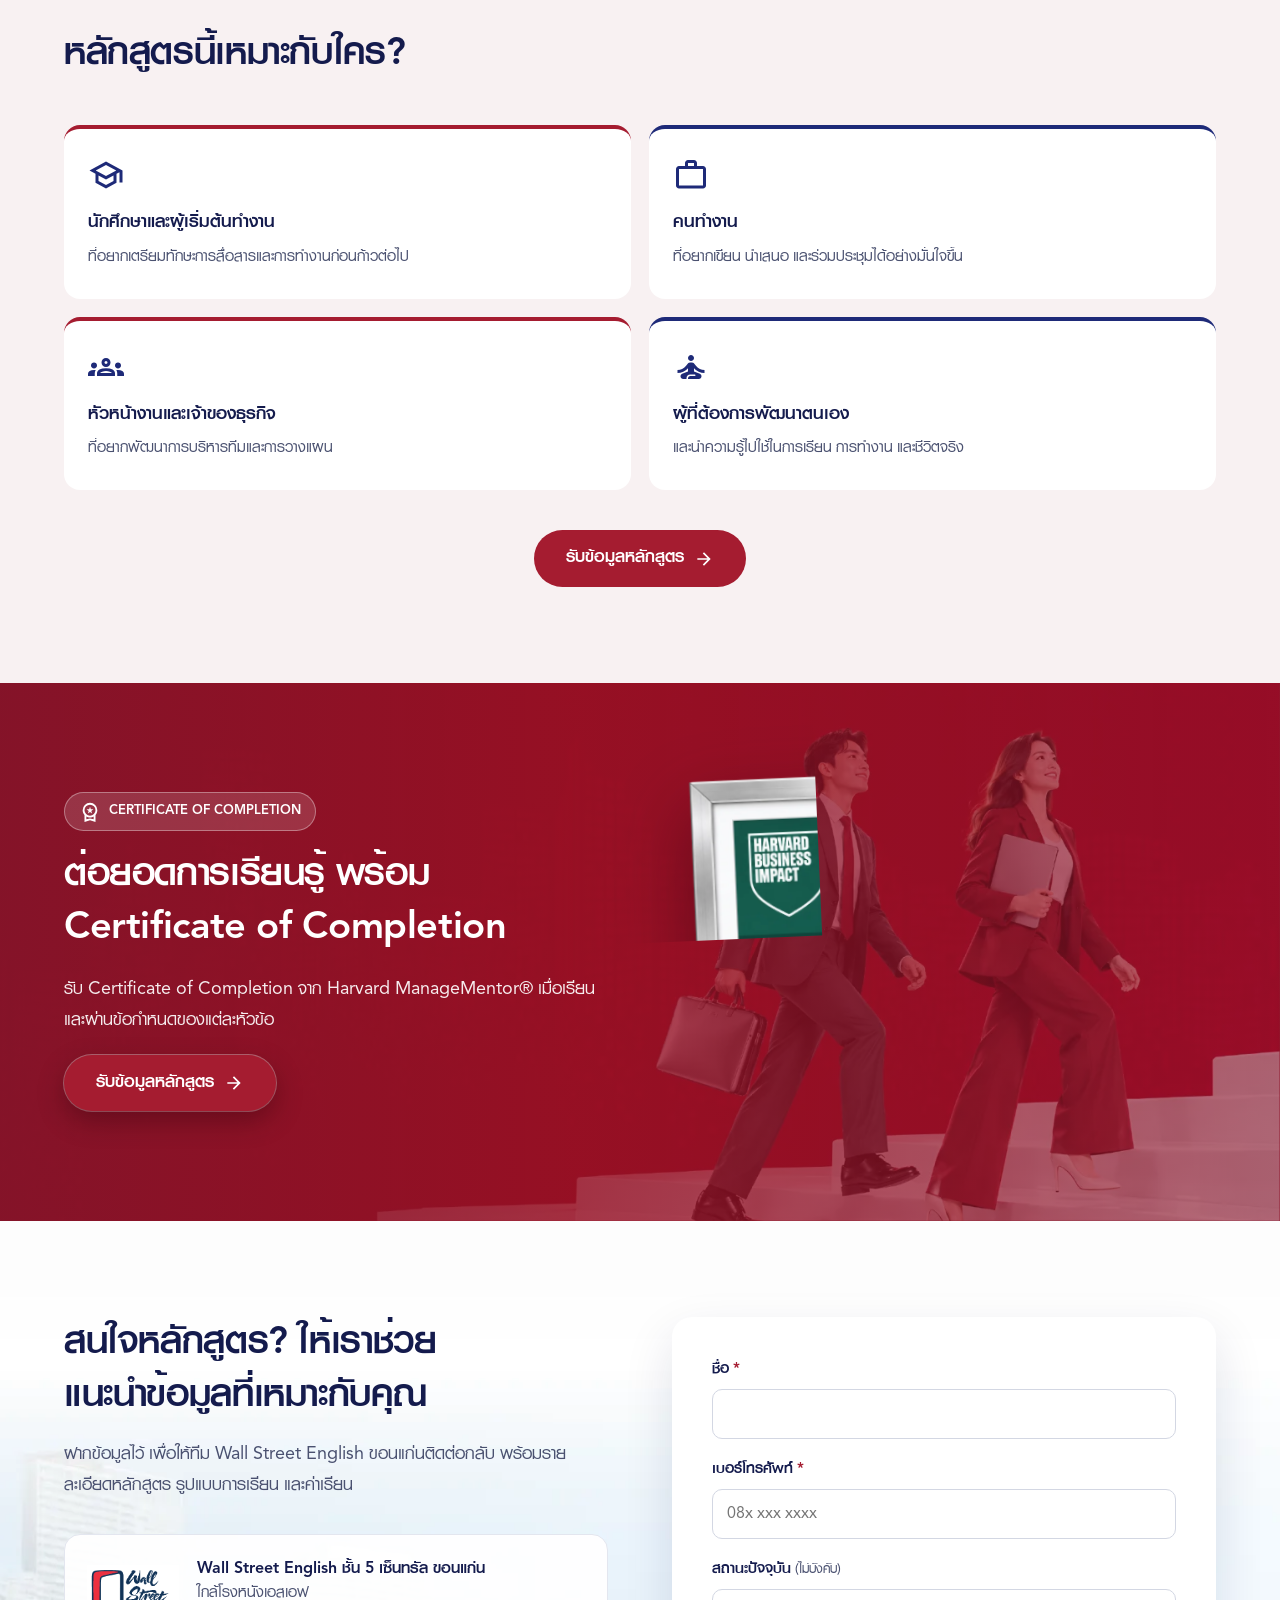
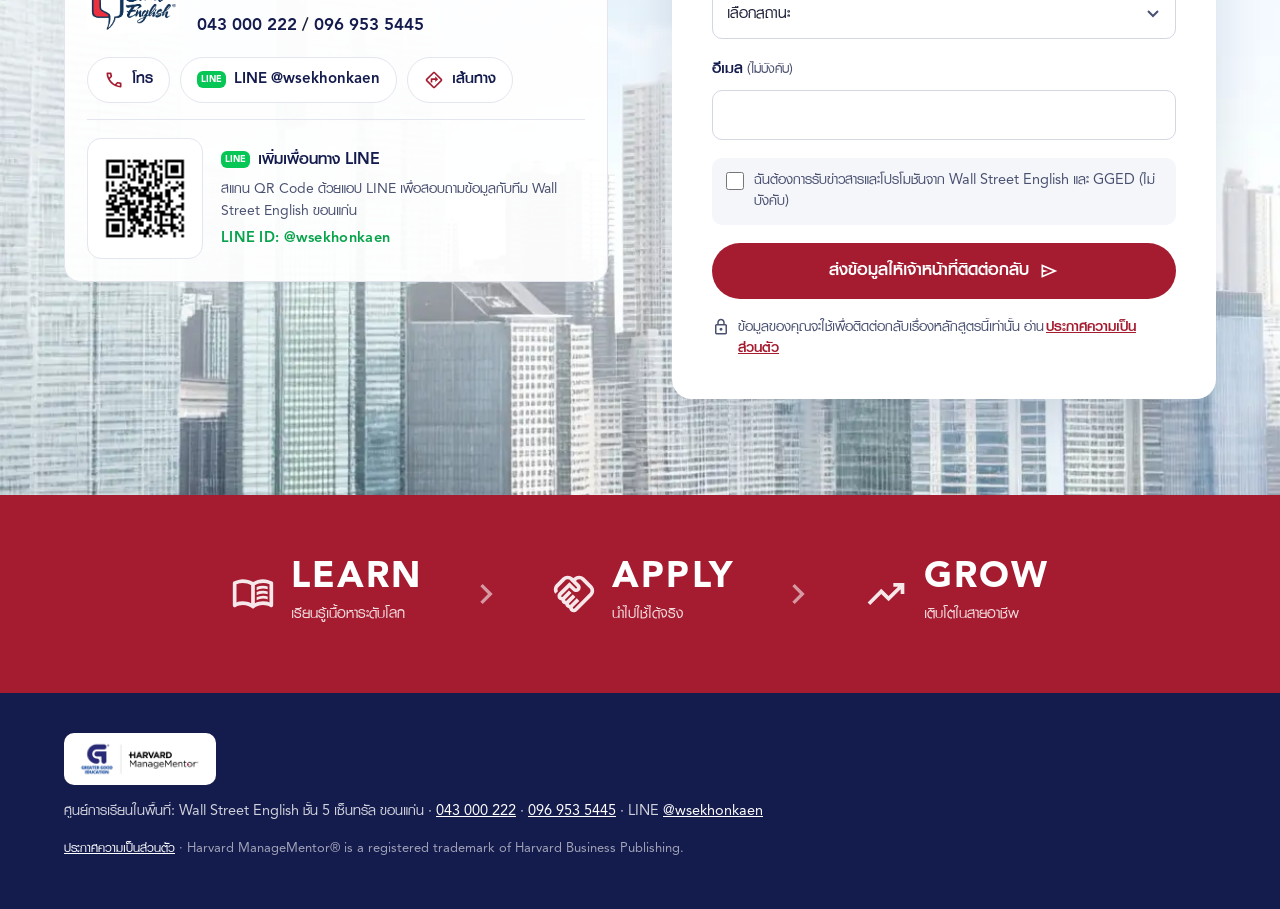
==== commit ab3b631c: "change text and design hero" ====
--- a/index.html
+++ b/index.html
@@ -10,10 +10,10 @@
 <meta name="theme-color" content="#1e2a78">
 
 <!-- Canonical & language versions (script.js keeps canonical / og:url / og:locale in sync with TH/EN) -->
-<link rel="canonical" href="https://greatergood-edu.web.app/">
-<link rel="alternate" hreflang="th" href="https://greatergood-edu.web.app/">
-<link rel="alternate" hreflang="en" href="https://greatergood-edu.web.app/?lang=en">
-<link rel="alternate" hreflang="x-default" href="https://greatergood-edu.web.app/">
+<link rel="canonical" href="https://gged-hmm.com/">
+<link rel="alternate" hreflang="th" href="https://gged-hmm.com/">
+<link rel="alternate" hreflang="en" href="https://gged-hmm.com/?lang=en">
+<link rel="alternate" hreflang="x-default" href="https://gged-hmm.com/">
 
 <!-- Favicon (GGED mark) -->
 <link rel="icon" href="favicon.ico" sizes="any">
@@ -25,11 +25,11 @@
 <!-- Open Graph (Facebook, LINE, LinkedIn) -->
 <meta property="og:type" content="website">
 <meta property="og:site_name" content="GGED × Harvard ManageMentor®">
-<meta property="og:url" content="https://greatergood-edu.web.app/">
+<meta property="og:url" content="https://gged-hmm.com/">
 <meta property="og:title" data-i18n-attr="content:meta.title" content="Harvard ManageMentor® ที่ Wall Street English ขอนแก่น | GGED">
 <meta property="og:description" data-i18n-attr="content:meta.ogDescription" content="พัฒนาภาษาอังกฤษ พร้อมทักษะที่ใช้ได้จริงในการทำงาน — เรียนรู้ด้านการสื่อสาร การบริหาร และการทำงานร่วมกับผู้อื่น ผ่านเนื้อหา Harvard ManageMentor® ติดต่อ Wall Street English ชั้น 5 เซ็นทรัล ขอนแก่น">
-<meta property="og:image" content="https://greatergood-edu.web.app/assets/img/og-image.jpg">
-<meta property="og:image:secure_url" content="https://greatergood-edu.web.app/assets/img/og-image.jpg">
+<meta property="og:image" content="https://gged-hmm.com/assets/img/og-image.jpg">
+<meta property="og:image:secure_url" content="https://gged-hmm.com/assets/img/og-image.jpg">
 <meta property="og:image:type" content="image/jpeg">
 <meta property="og:image:width" content="1200">
 <meta property="og:image:height" content="630">
@@ -41,7 +41,7 @@
 <meta name="twitter:card" content="summary_large_image">
 <meta name="twitter:title" data-i18n-attr="content:meta.title" content="Harvard ManageMentor® ที่ Wall Street English ขอนแก่น | GGED">
 <meta name="twitter:description" data-i18n-attr="content:meta.ogDescription" content="พัฒนาภาษาอังกฤษ พร้อมทักษะที่ใช้ได้จริงในการทำงาน — เรียนรู้ด้านการสื่อสาร การบริหาร และการทำงานร่วมกับผู้อื่น ผ่านเนื้อหา Harvard ManageMentor® ติดต่อ Wall Street English ชั้น 5 เซ็นทรัล ขอนแก่น">
-<meta name="twitter:image" content="https://greatergood-edu.web.app/assets/img/og-image.jpg">
+<meta name="twitter:image" content="https://gged-hmm.com/assets/img/og-image.jpg">
 <meta name="twitter:image:alt" data-i18n-attr="content:meta.ogImageAlt" content="พัฒนาภาษาอังกฤษ พร้อมทักษะที่ใช้ได้จริงในการทำงาน — Harvard ManageMentor® ที่ Wall Street English ขอนแก่น">
 
 <!-- Structured data for search & answer engines (SEO / AEO). Data only, not executable JS —
@@ -52,8 +52,8 @@
  "@graph": [
   {
    "@type": "WebSite",
-   "@id": "https://greatergood-edu.web.app/#website",
-   "url": "https://greatergood-edu.web.app/",
+   "@id": "https://gged-hmm.com/#website",
+   "url": "https://gged-hmm.com/",
    "name": "Harvard ManageMentor® ที่ Wall Street English ขอนแก่น",
    "alternateName": "Harvard ManageMentor® at Wall Street English Khon Kaen",
    "inLanguage": [
@@ -61,38 +61,38 @@
     "en"
    ],
    "publisher": {
-    "@id": "https://greatergood-edu.web.app/#gged"
+    "@id": "https://gged-hmm.com/#gged"
    }
   },
   {
    "@type": "WebPage",
-   "@id": "https://greatergood-edu.web.app/#webpage",
-   "url": "https://greatergood-edu.web.app/",
+   "@id": "https://gged-hmm.com/#webpage",
+   "url": "https://gged-hmm.com/",
    "name": "Harvard ManageMentor® ที่ Wall Street English ขอนแก่น | GGED",
    "description": "พัฒนาภาษาอังกฤษ พร้อมทักษะที่ใช้ได้จริงในการทำงาน ผ่านเนื้อหา Harvard ManageMentor® พร้อมคลาสออนไลน์และกิจกรรมแลกเปลี่ยนประสบการณ์ ที่ Wall Street English ขอนแก่น",
    "inLanguage": "th",
    "isPartOf": {
-    "@id": "https://greatergood-edu.web.app/#website"
+    "@id": "https://gged-hmm.com/#website"
    },
    "about": {
-    "@id": "https://greatergood-edu.web.app/#course"
+    "@id": "https://gged-hmm.com/#course"
    },
    "primaryImageOfPage": {
     "@type": "ImageObject",
-    "url": "https://greatergood-edu.web.app/assets/img/og-image.jpg",
+    "url": "https://gged-hmm.com/assets/img/og-image.jpg",
     "width": 1200,
     "height": 630
    }
   },
   {
    "@type": "EducationalOrganization",
-   "@id": "https://greatergood-edu.web.app/#gged",
+   "@id": "https://gged-hmm.com/#gged",
    "name": "Greater Good Education",
    "alternateName": "GGED",
-   "url": "https://greatergood-edu.web.app/",
+   "url": "https://gged-hmm.com/",
    "logo": {
     "@type": "ImageObject",
-    "url": "https://greatergood-edu.web.app/assets/img/icon-512.png",
+    "url": "https://gged-hmm.com/assets/img/icon-512.png",
     "width": 512,
     "height": 512
    }
@@ -102,10 +102,10 @@
     "EducationalOrganization",
     "LocalBusiness"
    ],
-   "@id": "https://greatergood-edu.web.app/#wse-khonkaen",
+   "@id": "https://gged-hmm.com/#wse-khonkaen",
    "name": "Wall Street English Khon Kaen",
    "alternateName": "Wall Street English ขอนแก่น",
-   "image": "https://greatergood-edu.web.app/assets/img/og-image.jpg",
+   "image": "https://gged-hmm.com/assets/img/og-image.jpg",
    "address": {
     "@type": "PostalAddress",
     "streetAddress": "ชั้น 5 เซ็นทรัล ขอนแก่น (ใกล้โรงหนังเอสเอฟ)",
@@ -123,15 +123,15 @@
   },
   {
    "@type": "Course",
-   "@id": "https://greatergood-edu.web.app/#course",
+   "@id": "https://gged-hmm.com/#course",
    "name": "Harvard ManageMentor® at Wall Street English Khon Kaen",
    "alternateName": "Harvard ManageMentor® ที่ Wall Street English ขอนแก่น",
    "description": "Harvard ManageMentor® is a digital learning platform that develops management, communication and workplace skills. The programme offered by GGED combines self-paced Harvard ManageMentor® content with facilitated online classes and HMM Networking. These experiences help learners review ideas, exchange perspectives and apply their learning to their own goals.",
    "provider": {
-    "@id": "https://greatergood-edu.web.app/#gged"
+    "@id": "https://gged-hmm.com/#gged"
    },
-   "url": "https://greatergood-edu.web.app/",
-   "image": "https://greatergood-edu.web.app/assets/img/og-image.jpg",
+   "url": "https://gged-hmm.com/",
+   "image": "https://gged-hmm.com/assets/img/og-image.jpg",
    "educationalCredentialAwarded": "Harvard ManageMentor® Certificate of Completion, received when you meet the requirements for each topic",
    "teaches": [
     "Writing Skills",
@@ -230,10 +230,10 @@
   },
   {
    "@type": "FAQPage",
-   "@id": "https://greatergood-edu.web.app/#faq",
+   "@id": "https://gged-hmm.com/#faq",
    "inLanguage": "th",
    "isPartOf": {
-    "@id": "https://greatergood-edu.web.app/#webpage"
+    "@id": "https://gged-hmm.com/#webpage"
    },
    "mainEntity": [
     {
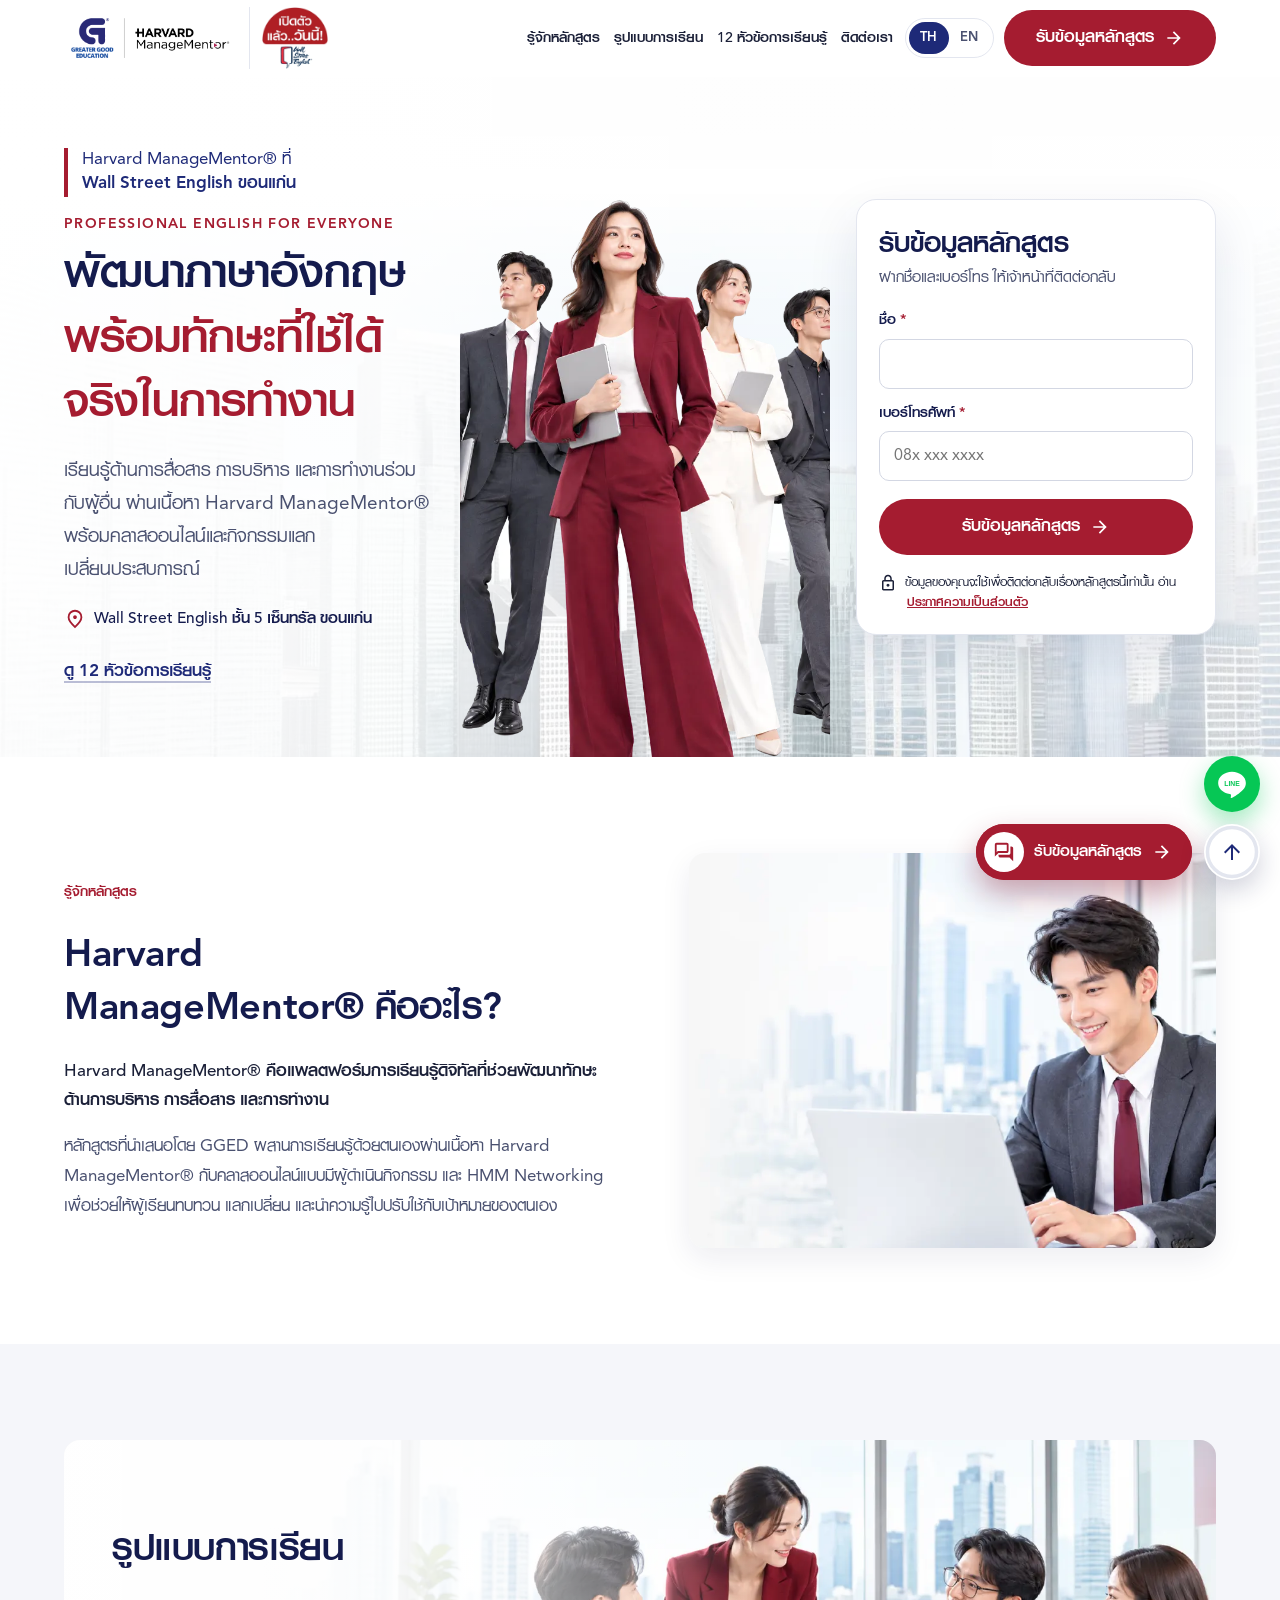
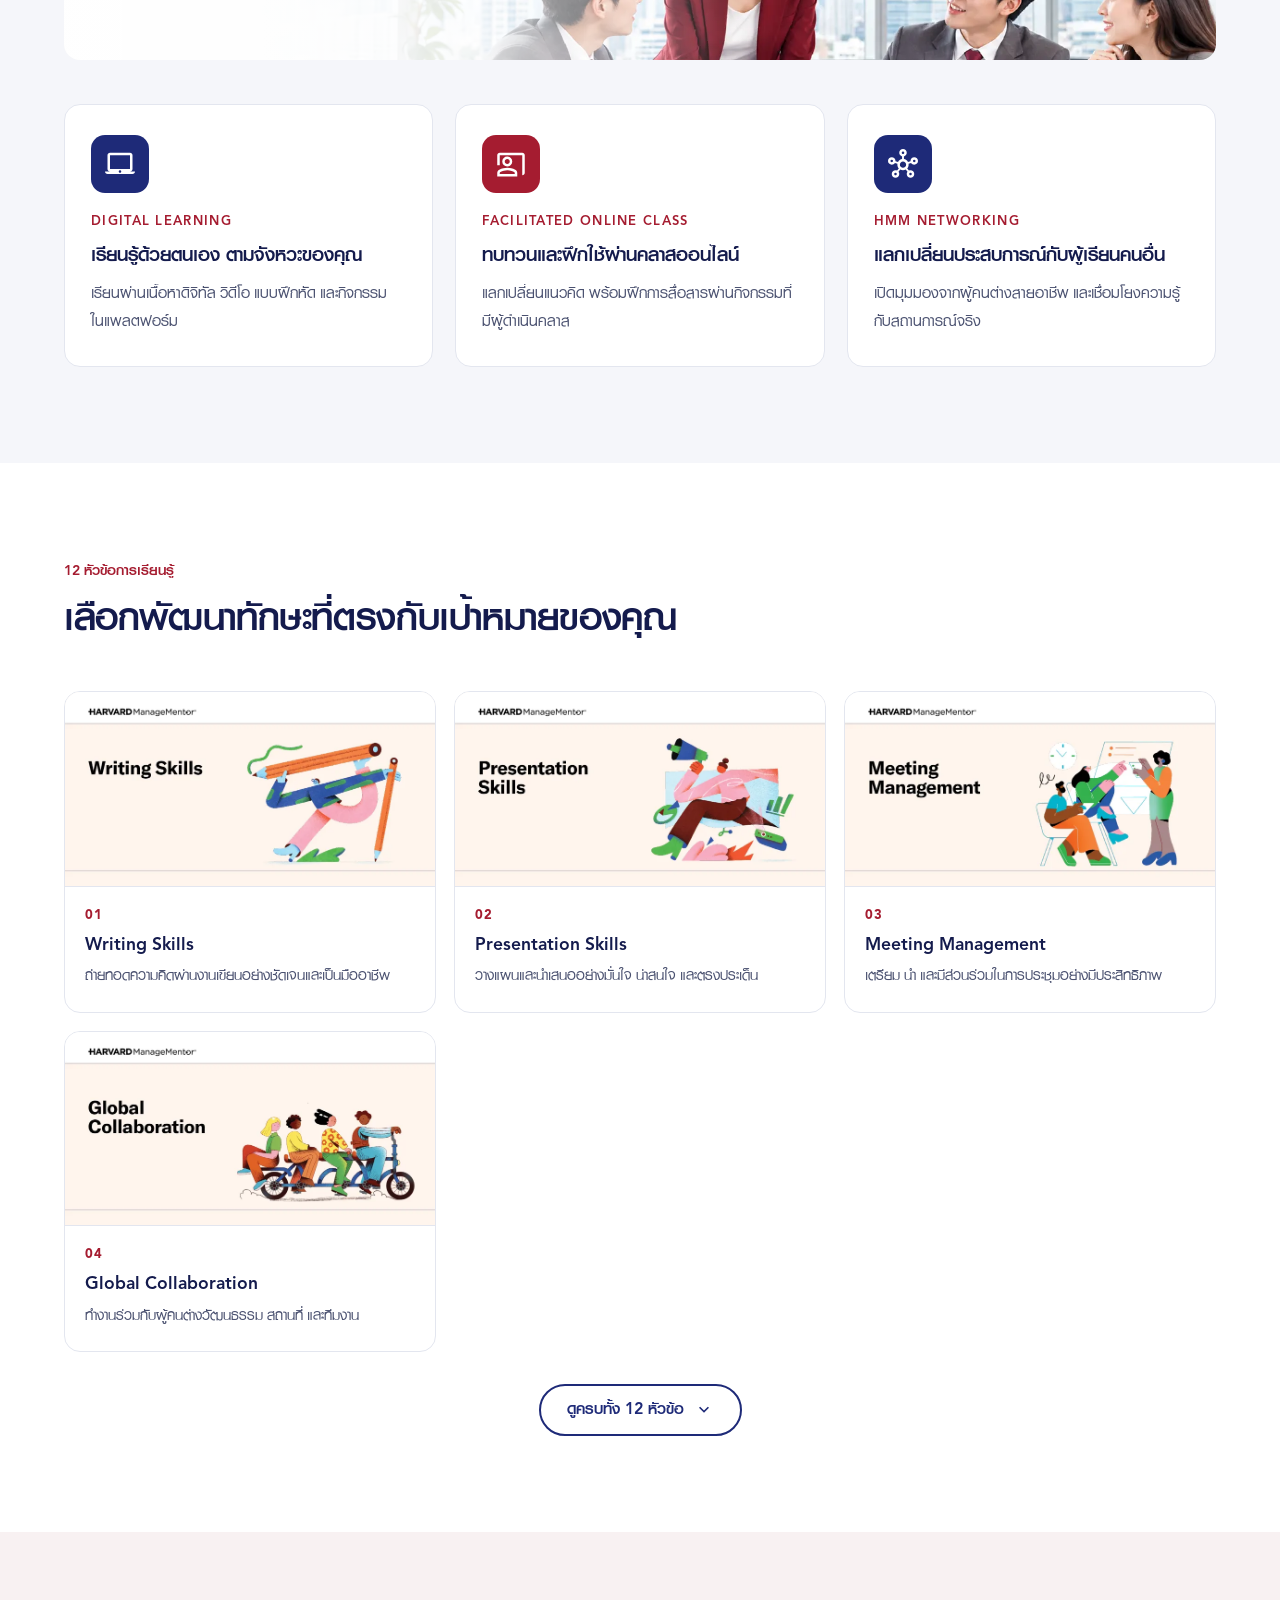
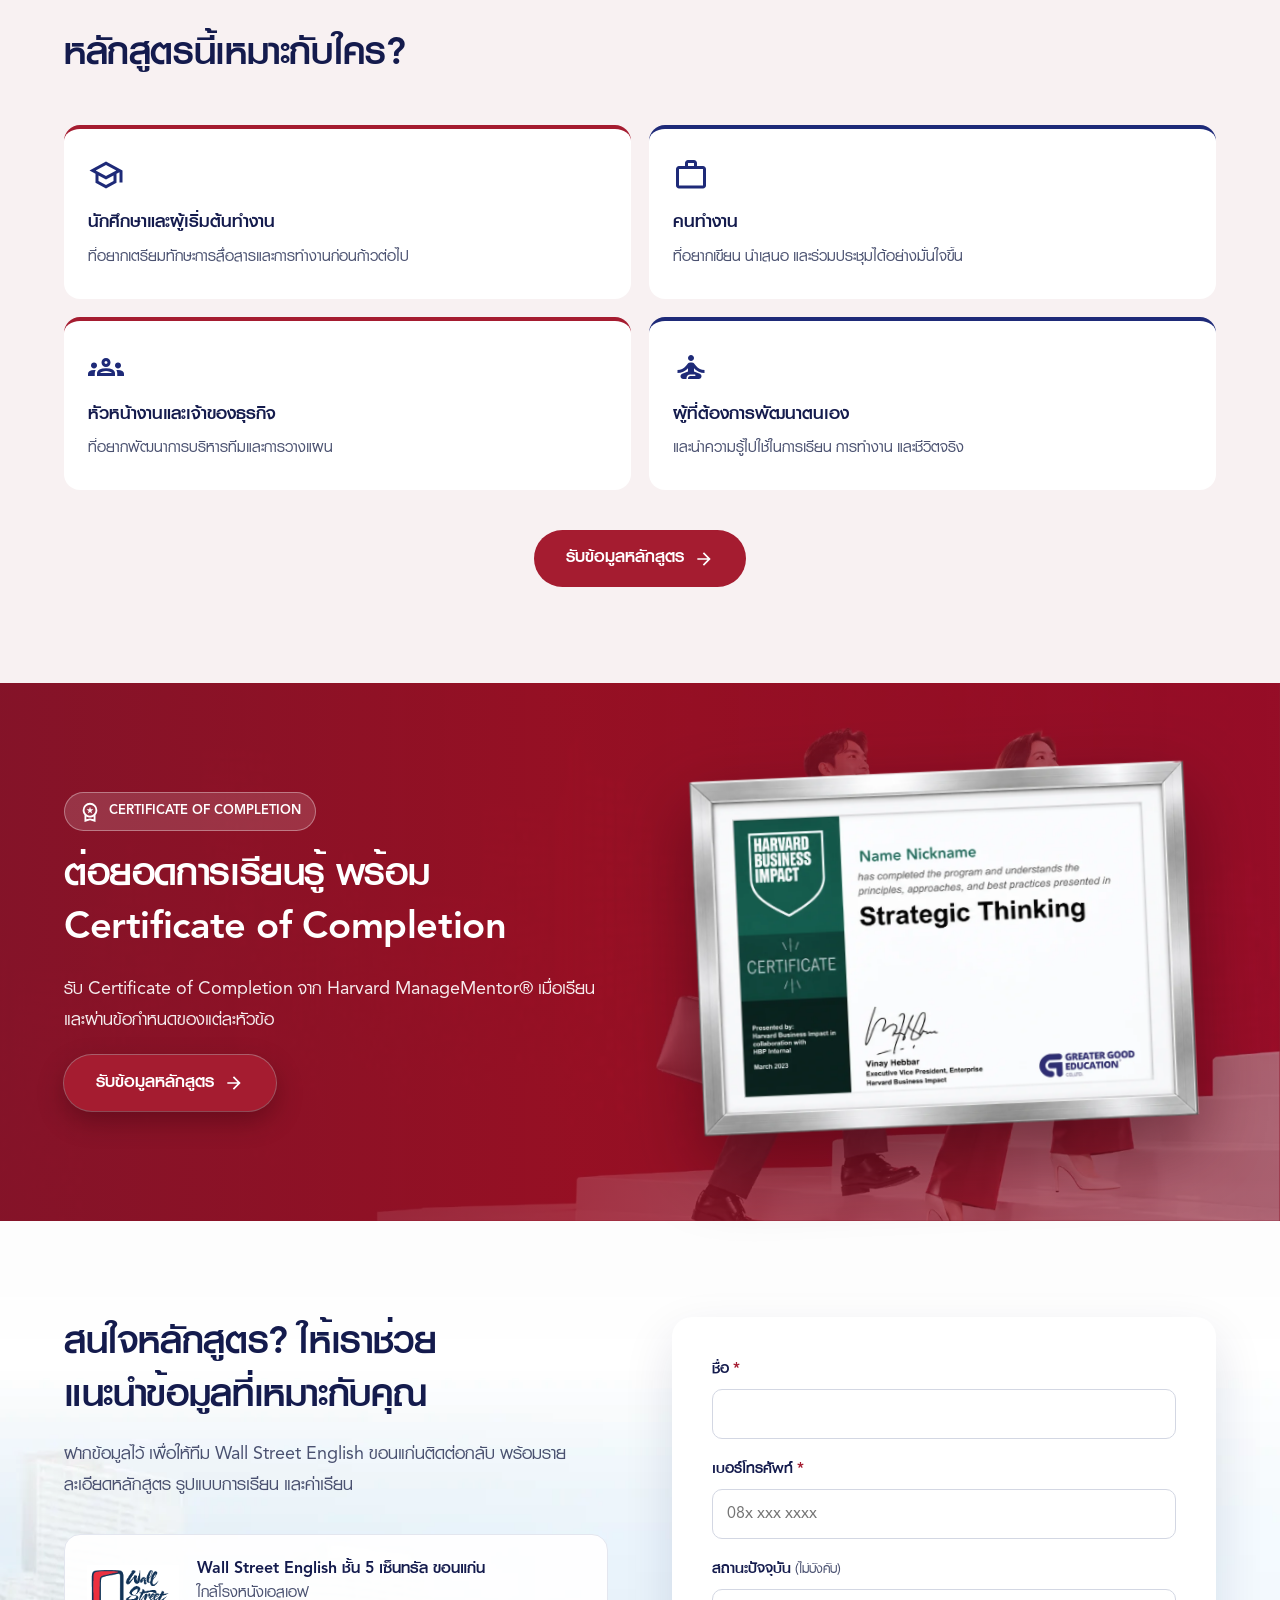
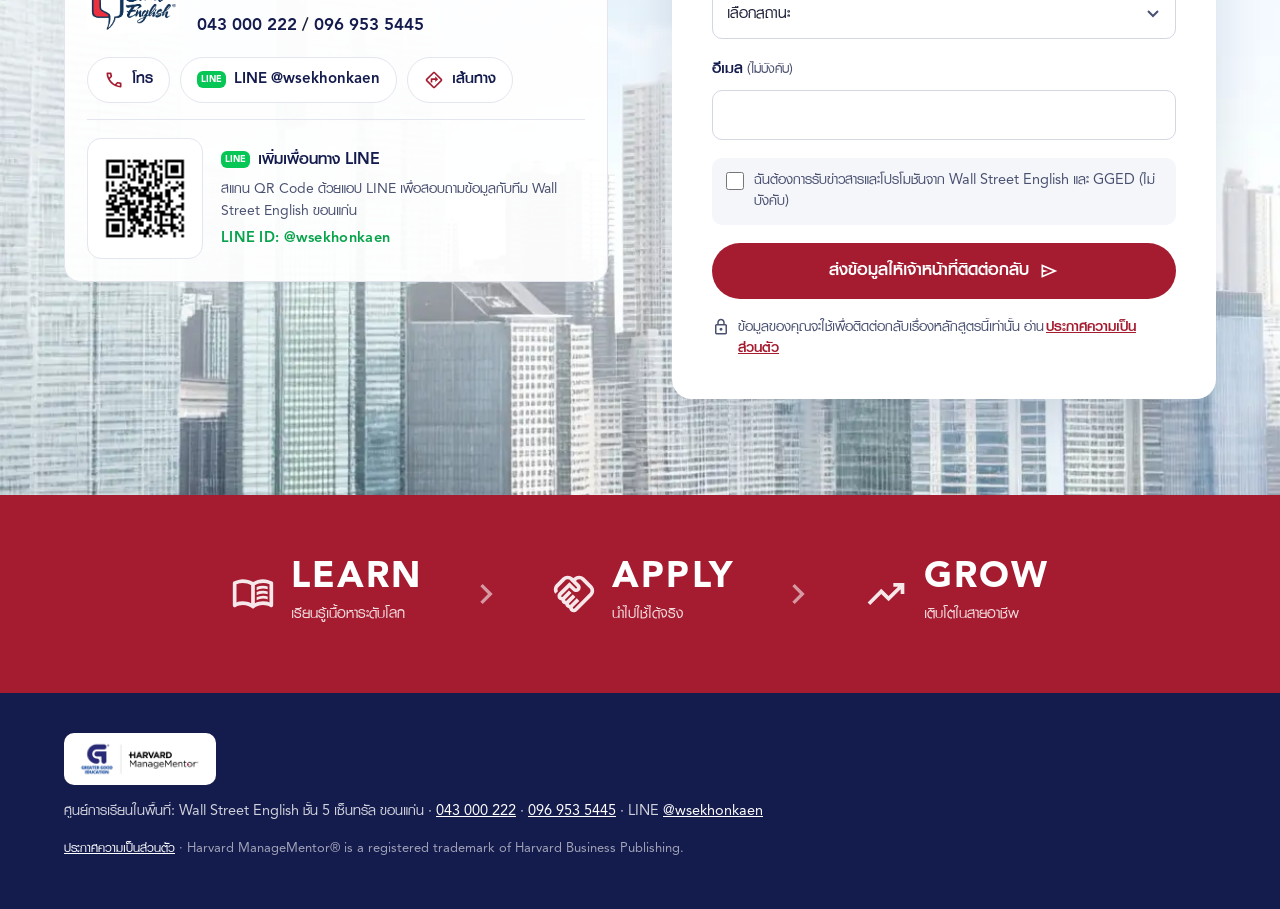
==== commit 689a68b4: "add google tag manage" ====
--- a/index.html
+++ b/index.html
@@ -1,6 +1,15 @@
 <!DOCTYPE html>
 <html lang="th" data-page="home">
 <head>
+<!-- Google tag (gtag.js) -->
+<script async src="https://www.googletagmanager.com/gtag/js?id=G-1D3G7E0HS3"></script>
+<script>
+  window.dataLayer = window.dataLayer || [];
+  function gtag(){dataLayer.push(arguments);}
+  gtag('js', new Date());
+
+  gtag('config', 'G-1D3G7E0HS3');
+</script>
 <meta charset="utf-8">
 <meta name="viewport" content="width=device-width, initial-scale=1">
 <title data-i18n="meta.title">Harvard ManageMentor® ที่ Wall Street English ขอนแก่น | GGED</title>
